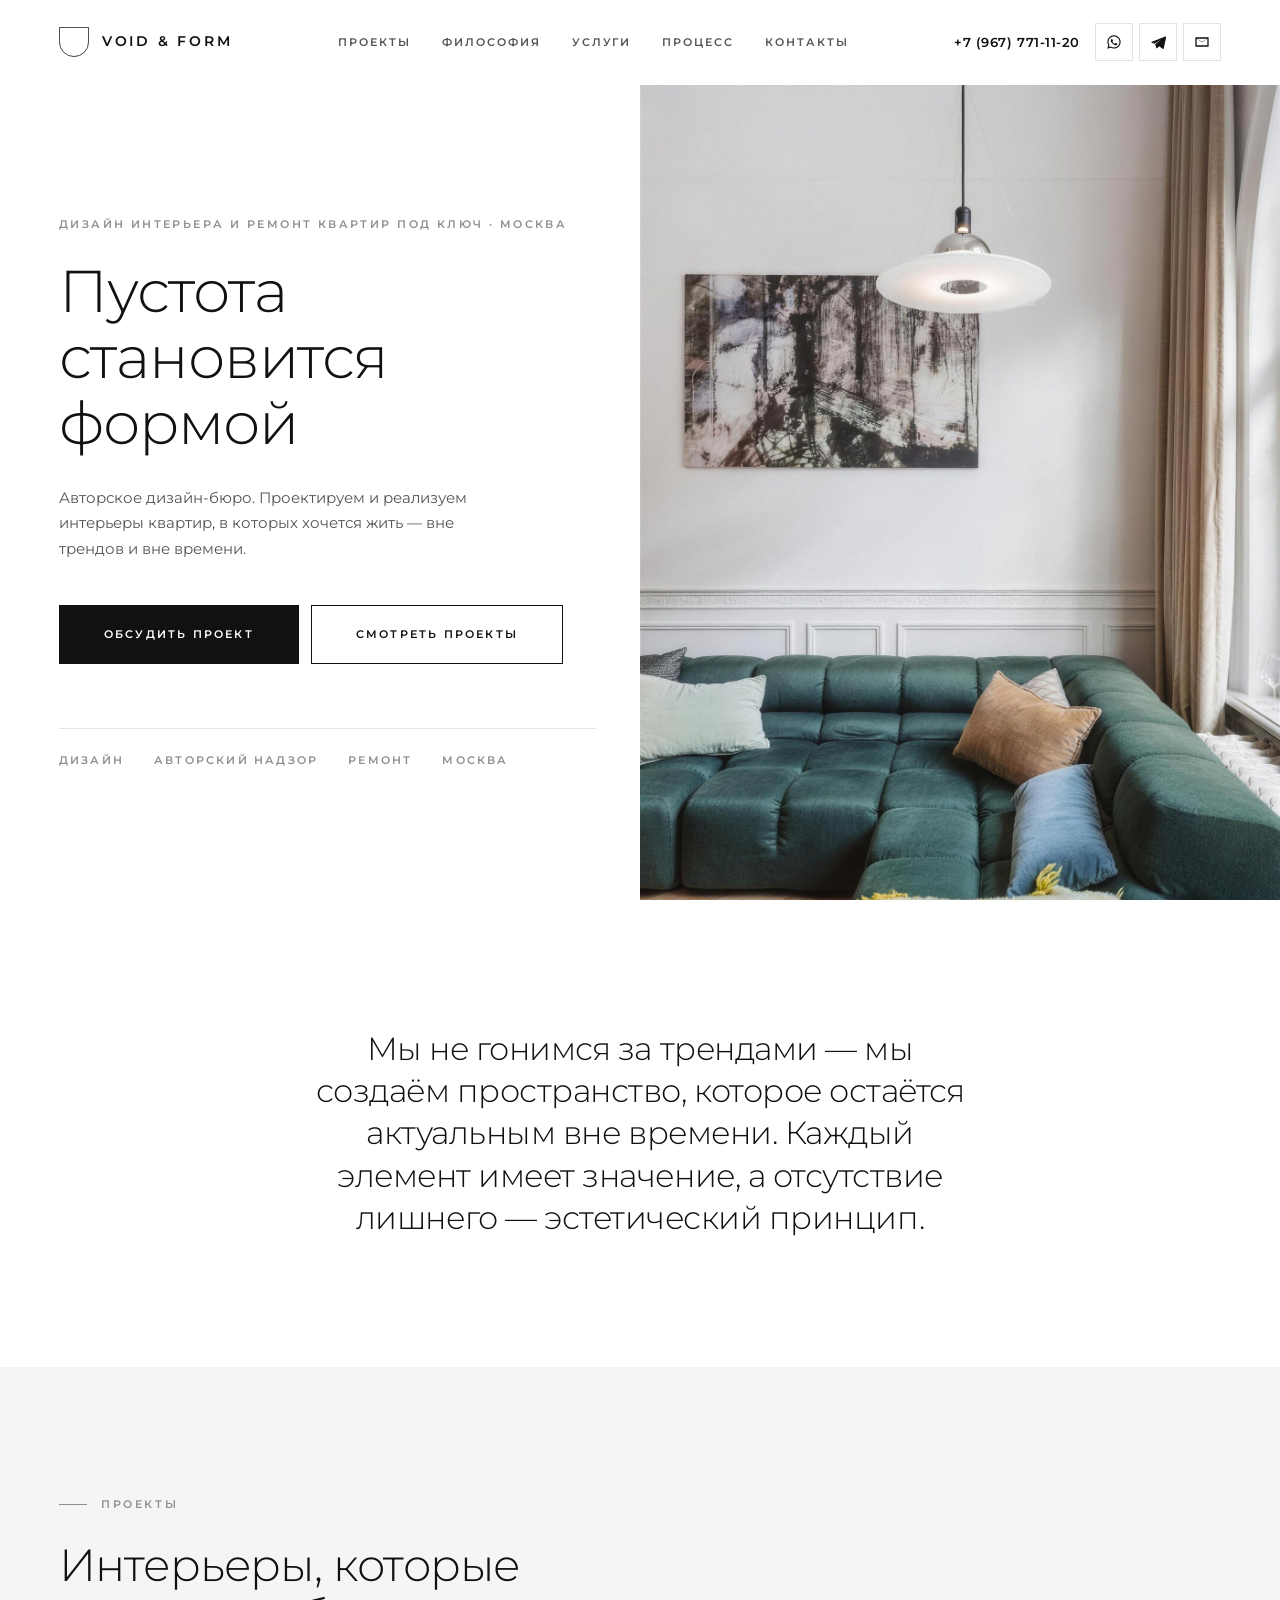
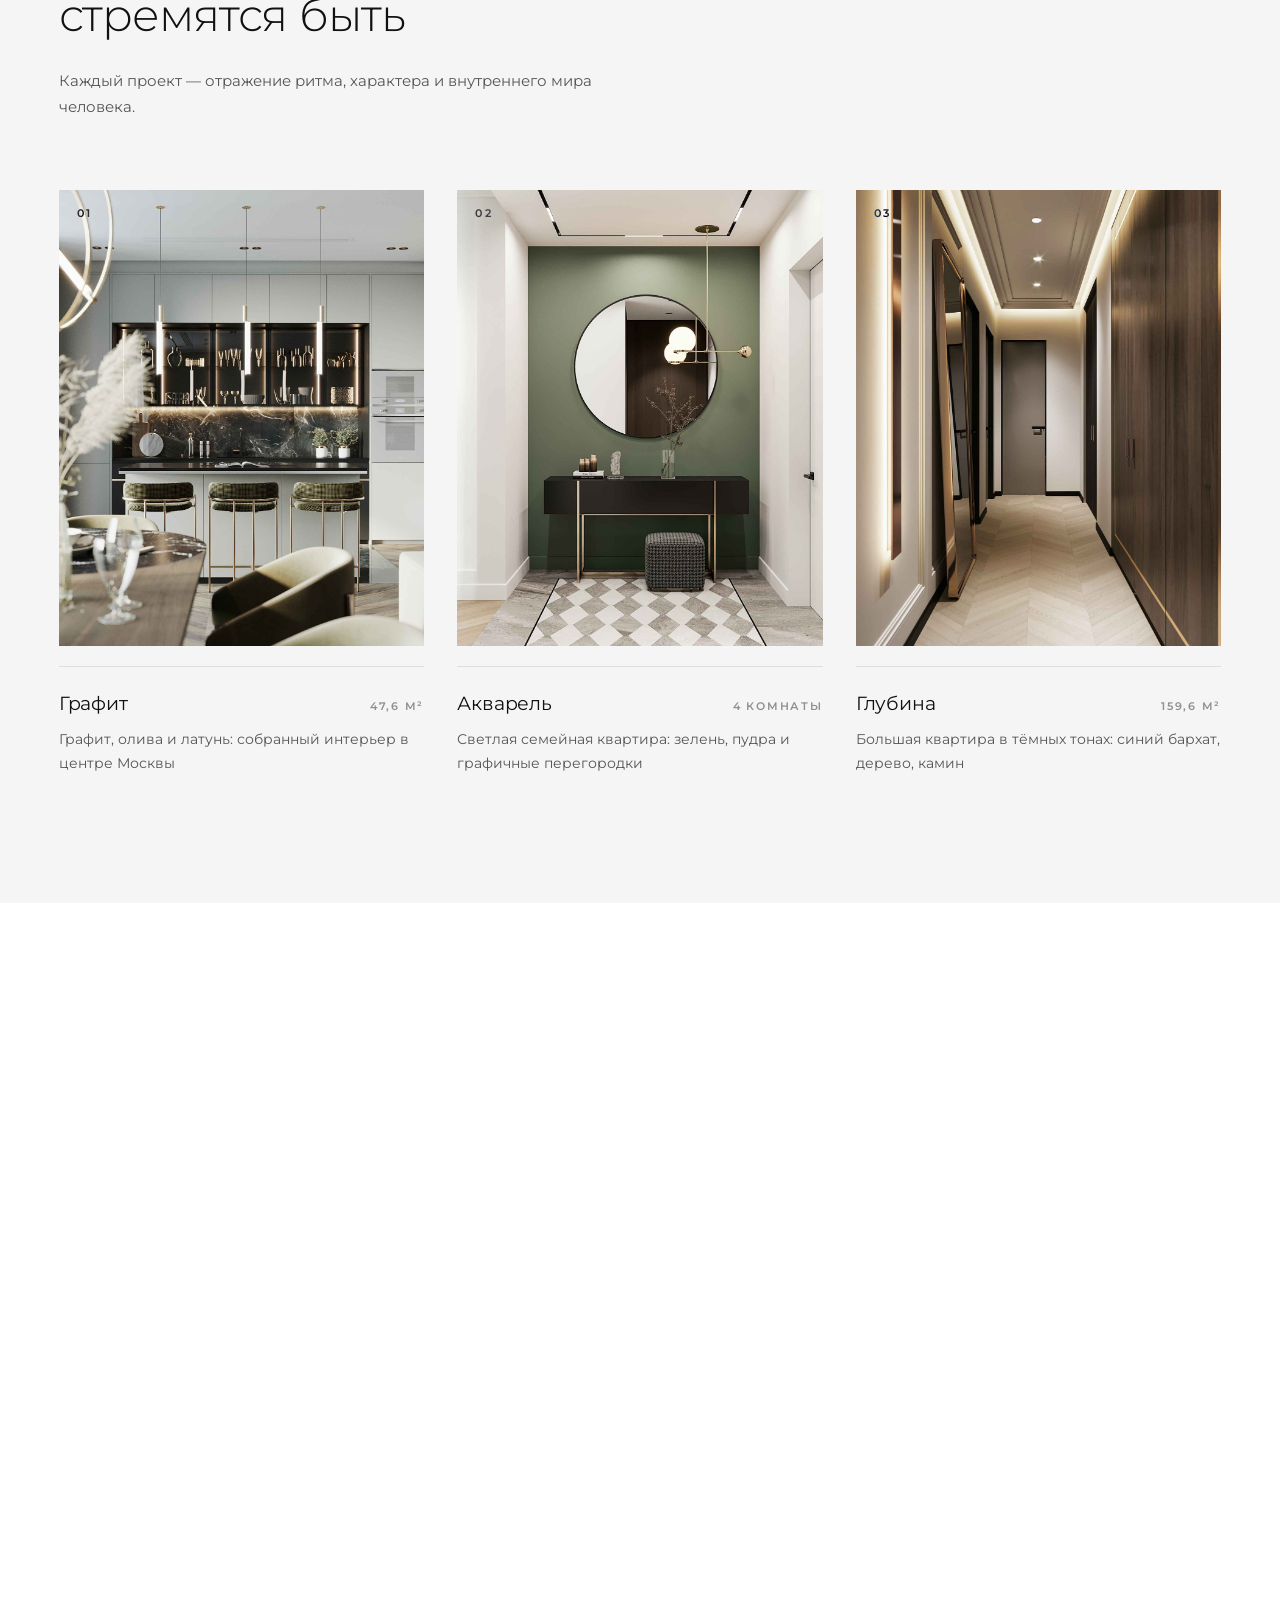
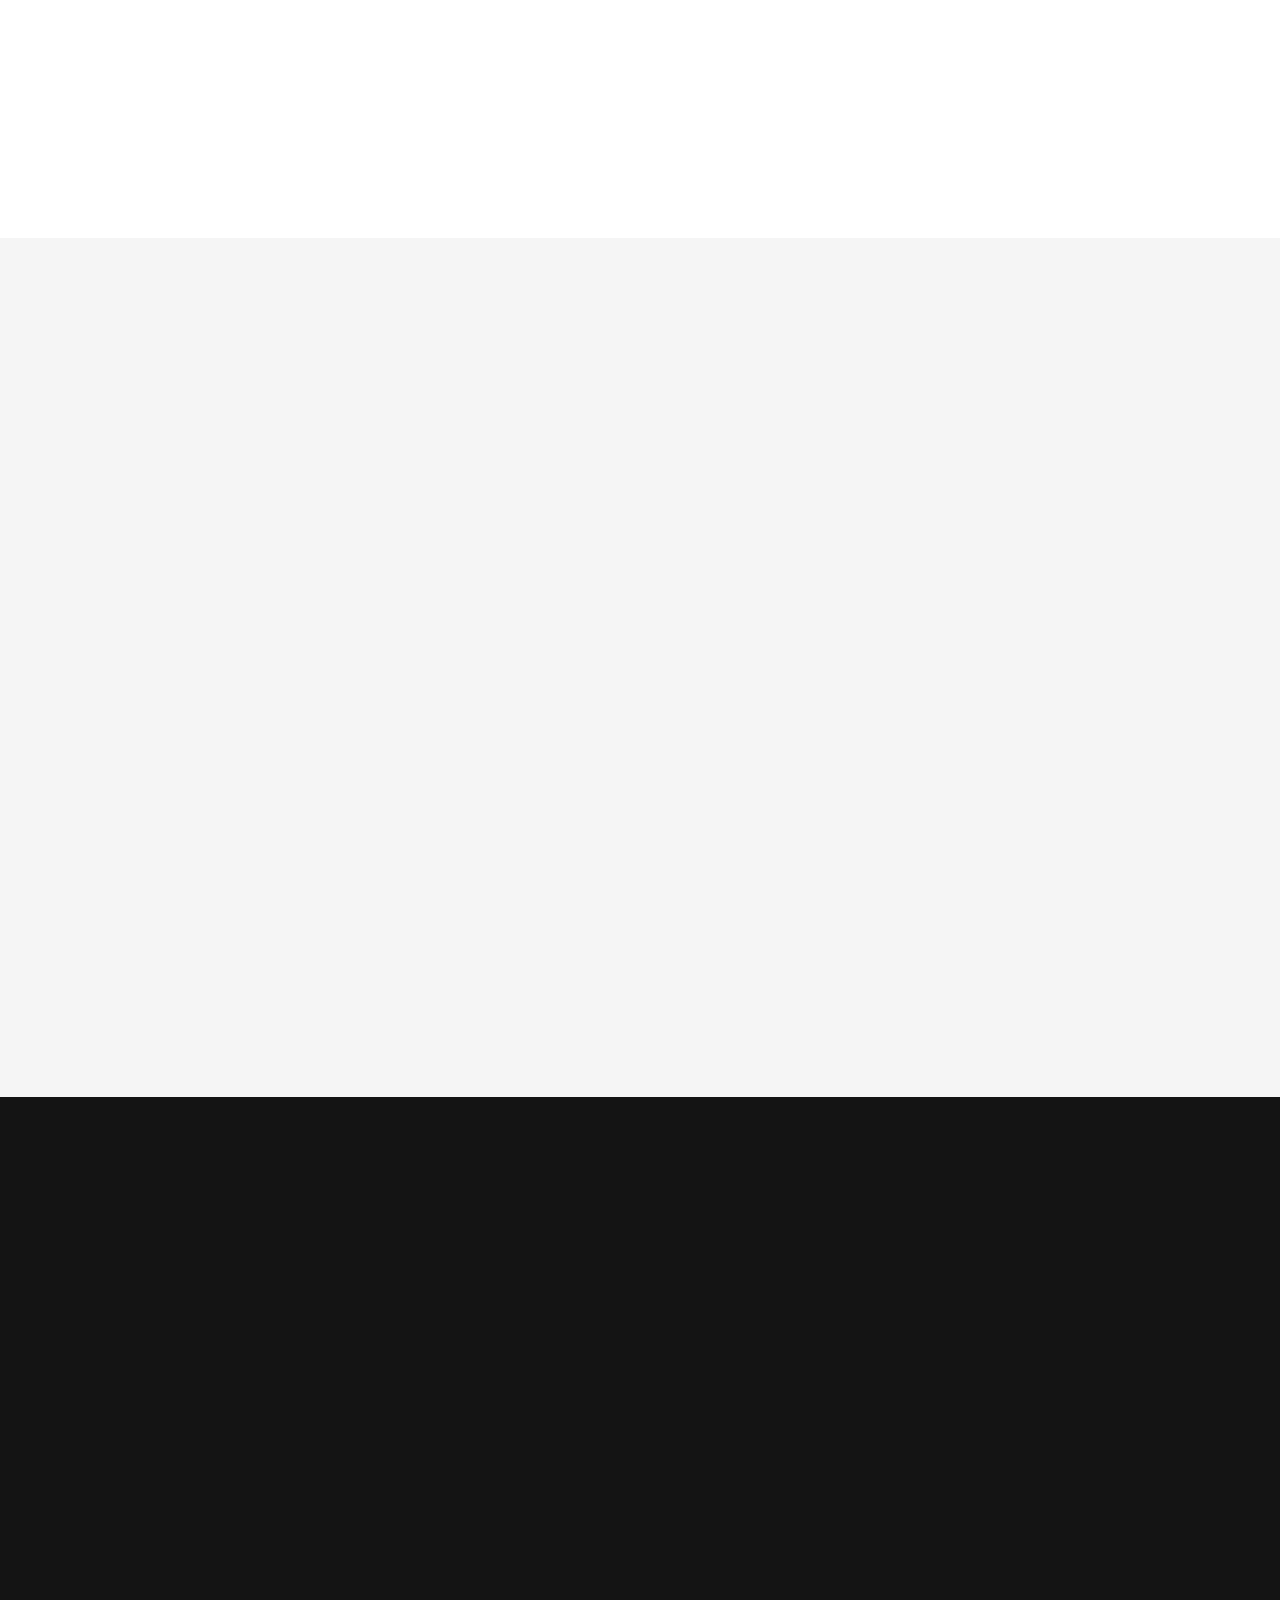
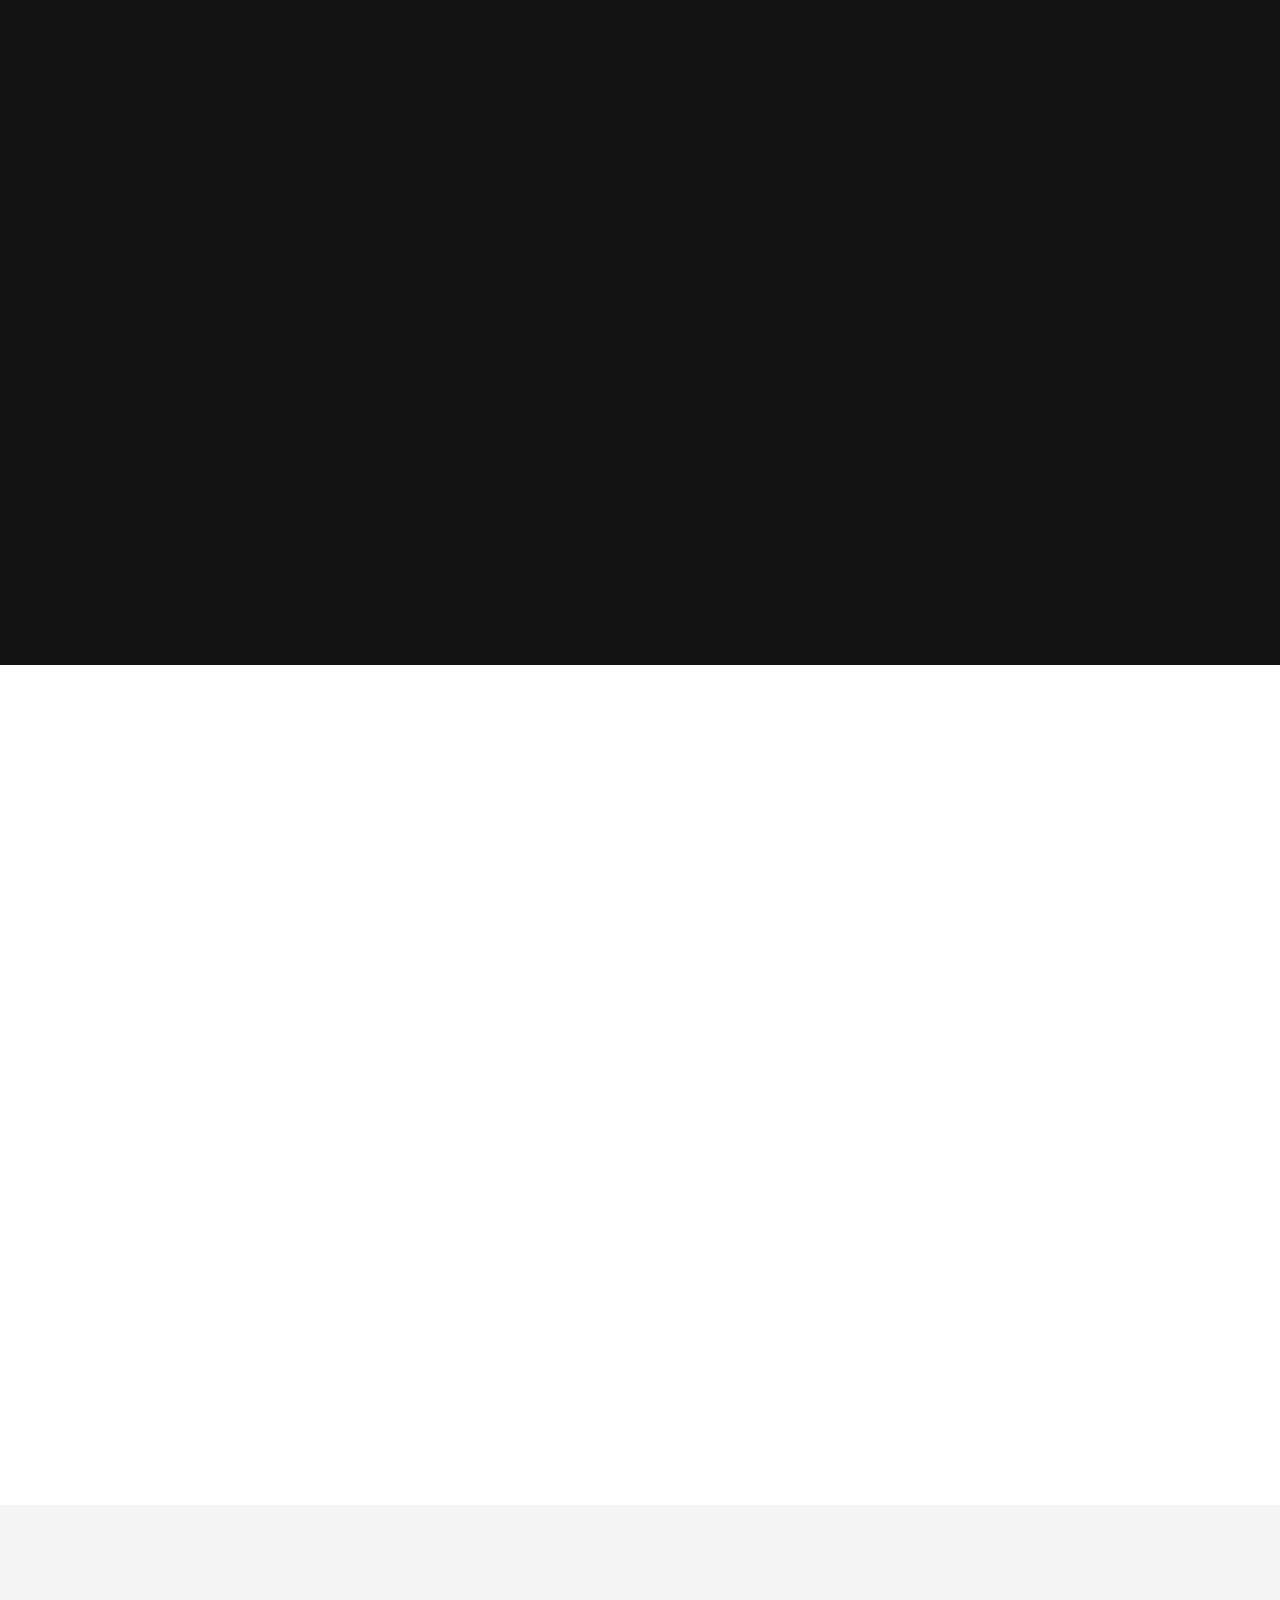
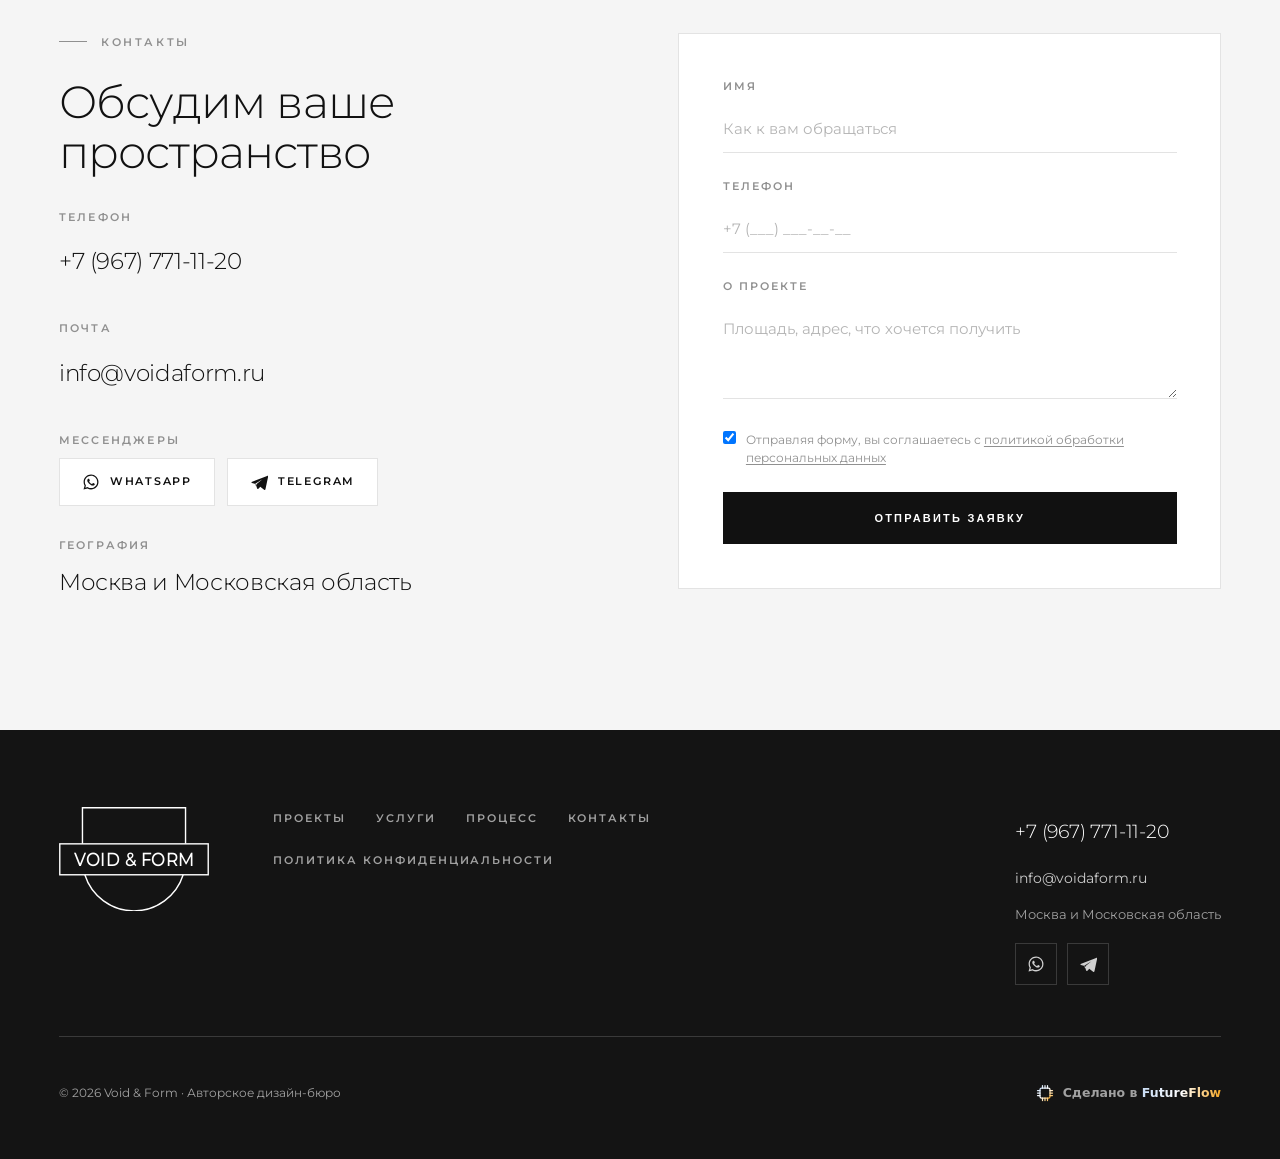
==== index.html @ 41caeca8 "Плавающая кнопка связи на смартфонах и модальная форма заявки Быстрая связь (только мобильные): - кн" ====
<!DOCTYPE html>
<html lang="ru">
<head>
  <meta charset="UTF-8">
  <meta name="viewport" content="width=device-width, initial-scale=1">
  <title>Дизайн интерьера и ремонт квартир под ключ в Москве — Void &amp; Form</title>
  <meta name="description" content="Авторское дизайн-бюро Void & Form: дизайн-проекты интерьеров, авторский надзор и дизайнерский ремонт квартир под ключ в Москве. Бесплатная консультация и смета.">
  <link rel="canonical" href="https://voidaform.ru/">
  <meta name="robots" content="index, follow">

  <meta property="og:type" content="website">
  <meta property="og:site_name" content="Void & Form">
  <meta property="og:locale" content="ru_RU">
  <meta property="og:title" content="Void & Form — авторское дизайн-бюро">
  <meta property="og:description" content="Дизайн интерьера и дизайнерский ремонт квартир под ключ. Пустота становится формой — форма обретает смысл.">
  <meta property="og:url" content="https://voidaform.ru/">
  <meta property="og:image" content="https://voidaform.ru/assets/img/hero.jpg">
  <meta name="twitter:card" content="summary_large_image">

  <link rel="icon" href="favicon.svg" type="image/svg+xml">

  <link rel="preload" href="assets/fonts/montserrat-cyrillic.woff2" as="font" type="font/woff2" crossorigin>
  <link rel="preload" href="assets/fonts/montserrat-latin.woff2" as="font" type="font/woff2" crossorigin>
  <link rel="stylesheet" href="css/style.css">
  <link rel="preload" as="image" href="assets/img/hero.jpg">

  <script type="application/ld+json">
  {
    "@context": "https://schema.org",
    "@type": "ProfessionalService",
    "@id": "https://voidaform.ru/#org",
    "name": "Void & Form",
    "alternateName": "Войд энд Форм — авторское дизайн-бюро",
    "description": "Авторское дизайн-бюро: дизайн-проекты интерьеров, авторский надзор, дизайнерский ремонт квартир под ключ.",
    "url": "https://voidaform.ru/",
    "telephone": "+79677711120",
    "email": "info@voidaform.ru",
    "image": "https://voidaform.ru/assets/img/hero.jpg",
    "priceRange": "₽₽₽",
    "address": { "@type": "PostalAddress", "addressLocality": "Москва", "addressCountry": "RU" },
    "areaServed": "Москва и Московская область",
    "openingHours": "Mo-Su 09:00-21:00",
    "contactPoint": {
      "@type": "ContactPoint",
      "contactType": "customer service",
      "telephone": "+79677711120",
      "email": "info@voidaform.ru",
      "availableLanguage": "Russian",
      "areaServed": "RU"
    },
    "hasOfferCatalog": {
      "@type": "OfferCatalog",
      "name": "Услуги дизайн-бюро Void & Form",
      "itemListElement": [
        {
          "@type": "Offer",
          "itemOffered": {
            "@type": "Service",
            "name": "Дизайн-проект интерьера",
            "serviceType": "Дизайн интерьера квартиры",
            "description": "Планировочные решения, визуализации, полный комплект рабочих чертежей и спецификаций для строителей. Срок — 1,5–2,5 месяца.",
            "areaServed": "Москва и Московская область",
            "provider": { "@id": "https://voidaform.ru/#org" }
          }
        },
        {
          "@type": "Offer",
          "itemOffered": {
            "@type": "Service",
            "name": "Авторский надзор",
            "serviceType": "Авторский надзор за ремонтом",
            "description": "Контроль соответствия работ проекту, ведение подрядчиков и приёмка ключевых этапов на всём периоде ремонта.",
            "areaServed": "Москва и Московская область",
            "provider": { "@id": "https://voidaform.ru/#org" }
          }
        },
        {
          "@type": "Offer",
          "itemOffered": {
            "@type": "Service",
            "name": "Ремонт квартиры под ключ",
            "serviceType": "Дизайнерский ремонт квартир под ключ",
            "description": "Ремонт силами проверенных бригад: смета без сюрпризов, сроки в договоре. Срок — от 4 месяцев.",
            "areaServed": "Москва и Московская область",
            "provider": { "@id": "https://voidaform.ru/#org" }
          }
        },
        {
          "@type": "Offer",
          "itemOffered": {
            "@type": "Service",
            "name": "Комплектация объекта",
            "serviceType": "Комплектация интерьера мебелью и светом",
            "description": "Подбор и закупка мебели, света и декора по проекту с дизайнерскими скидками и логистикой. Срок — 3–6 недель.",
            "areaServed": "Москва и Московская область",
            "provider": { "@id": "https://voidaform.ru/#org" }
          }
        }
      ]
    }
  }
  </script>
  <script type="application/ld+json">
  {
    "@context": "https://schema.org",
    "@type": "WebSite",
    "name": "Void & Form",
    "url": "https://voidaform.ru/"
  }
  </script>
  <script type="application/ld+json">
  {
    "@context": "https://schema.org",
    "@type": "FAQPage",
    "mainEntity": [
      {
        "@type": "Question",
        "name": "Сколько стоит дизайн-проект интерьера?",
        "acceptedAnswer": { "@type": "Answer", "text": "Стоимость рассчитывается индивидуально — она зависит от площади, состава проекта и объёма работ. Уточните по телефону +7 (967) 771-11-20: короткая консультация и предварительная смета — бесплатно." }
      },
      {
        "@type": "Question",
        "name": "Сколько длится дизайнерский ремонт квартиры под ключ?",
        "acceptedAnswer": { "@type": "Answer", "text": "Дизайн-проект занимает 1,5–2,5 месяца, ремонт с чистовой отделкой — от 4 до 8 месяцев в зависимости от площади и сложности. Сроки фиксируем в договоре." }
      },
      {
        "@type": "Question",
        "name": "Работаете ли вы с квартирами без отделки в новостройках?",
        "acceptedAnswer": { "@type": "Answer", "text": "Да. Квартира без отделки — идеальная отправная точка: мы проектируем инженерию, свет и планировку с нуля, без компромиссов и переделок." }
      },
      {
        "@type": "Question",
        "name": "Что входит в авторский надзор?",
        "acceptedAnswer": { "@type": "Answer", "text": "Регулярные выезды на объект, контроль соответствия работ проекту, консультации подрядчиков, корректировка решений по месту и приёмка ключевых этапов." }
      },
      {
        "@type": "Question",
        "name": "Можно ли заказать только ремонт по готовому дизайн-проекту?",
        "acceptedAnswer": { "@type": "Answer", "text": "Да, мы реализуем и проекты других студий. Перед стартом проводим аудит документации, чтобы гарантировать результат и точную смету." }
      }
    ]
  }
  </script>
</head>
<body>

  <header class="header" id="header">
    <div class="container header__in">
      <a class="logo" href="./" aria-label="Void &amp; Form — на главную">
        <svg class="logo__mark" viewBox="-3 -3 206 206" aria-hidden="true">
          <path d="M0 100V0h200v100a100 100 0 0 1-200 0Z" fill="none" stroke="currentColor" stroke-width="5.4"/>
        </svg>
        <span class="logo__text">Void &amp; Form</span>
      </a>
      <nav class="nav" id="nav" aria-label="Основная навигация">
        <a href="#projects">Проекты</a>
        <a href="#about">Философия</a>
        <a href="#services">Услуги</a>
        <a href="#process">Процесс</a>
        <a href="#contacts">Контакты</a>
        <div class="nav__contacts">
          <a class="nav__phone" href="tel:+79677711120">+7 (967) 771-11-20</a>
          <div class="nav__messengers">
          <a href="https://wa.me/79677711120" rel="noopener" target="_blank" aria-label="Написать в WhatsApp"><svg viewBox="0 0 24 24" aria-hidden="true"><path d="M12.04 2C6.58 2 2.13 6.45 2.13 11.91c0 1.75.46 3.45 1.32 4.95L2 22l5.25-1.38a9.9 9.9 0 0 0 4.79 1.22h.01c5.46 0 9.91-4.45 9.91-9.91 0-2.65-1.03-5.14-2.9-7.01A9.82 9.82 0 0 0 12.04 2Zm0 18.15h-.01a8.2 8.2 0 0 1-4.19-1.15l-.3-.18-3.12.82.83-3.04-.2-.31a8.19 8.19 0 0 1-1.26-4.38c0-4.54 3.7-8.24 8.25-8.24 2.2 0 4.27.86 5.83 2.42a8.19 8.19 0 0 1 2.41 5.83c0 4.54-3.69 8.23-8.24 8.23Z"/><path d="M16.56 14.24c-.25-.13-1.47-.72-1.69-.81-.23-.08-.39-.12-.56.13-.16.24-.64.8-.78.97-.14.16-.29.19-.53.06-.25-.12-1.05-.38-1.99-1.23-.74-.65-1.23-1.46-1.38-1.71-.14-.24-.01-.38.11-.5.11-.11.25-.29.37-.44.13-.14.17-.24.25-.41.09-.16.04-.3-.02-.43-.06-.12-.56-1.34-.76-1.84-.2-.48-.4-.42-.56-.42-.14-.01-.3-.01-.47-.01-.16 0-.43.06-.65.3-.23.25-.86.84-.86 2.05s.88 2.38 1 2.54c.13.17 1.74 2.65 4.21 3.72.59.25 1.05.4 1.4.52.59.19 1.13.16 1.55.1.47-.07 1.46-.6 1.67-1.18.2-.58.2-1.07.14-1.18-.06-.1-.22-.16-.47-.29Z"/></svg></a>
          <a href="https://t.me/+79677711120" rel="noopener" target="_blank" aria-label="Написать в Telegram"><svg viewBox="0 0 24 24" aria-hidden="true"><path d="M21.94 4.3 2.9 11.64c-1.3.52-1.29 1.26-.24 1.58l4.89 1.52 1.87 5.75c.23.63.11.88.77.88.51 0 .73-.23 1.02-.51l2.47-2.4 5.14 3.8c.94.52 1.62.25 1.86-.87l3.37-15.88c.34-1.37-.53-1.99-1.42-1.58Zm-13.1 10.5-.02.03-.86 2.65-.98-3.03 9.6-6.02-7.74 6.37Z"/></svg></a>
          <button class="messenger-btn" type="button" data-modal-open aria-label="Оставить заявку — форма обратной связи" title="Оставить заявку"><svg viewBox="0 0 24 24" aria-hidden="true"><path d="M3 5h18a1 1 0 0 1 1 1v12a1 1 0 0 1-1 1H3a1 1 0 0 1-1-1V6a1 1 0 0 1 1-1Zm1 2.2V17h16V7.2l-8 5.1-8-5.1ZM19.6 7H4.4l7.6 4.8L19.6 7Z"/></svg></button>
        </div>
        </div>
      </nav>
      <div class="header__contacts">
        <a class="header__phone" href="tel:+79677711120">+7 (967) 771-11-20</a>
        <div class="header__messengers">
          <a href="https://wa.me/79677711120" rel="noopener" target="_blank" aria-label="Написать в WhatsApp"><svg viewBox="0 0 24 24" aria-hidden="true"><path d="M12.04 2C6.58 2 2.13 6.45 2.13 11.91c0 1.75.46 3.45 1.32 4.95L2 22l5.25-1.38a9.9 9.9 0 0 0 4.79 1.22h.01c5.46 0 9.91-4.45 9.91-9.91 0-2.65-1.03-5.14-2.9-7.01A9.82 9.82 0 0 0 12.04 2Zm0 18.15h-.01a8.2 8.2 0 0 1-4.19-1.15l-.3-.18-3.12.82.83-3.04-.2-.31a8.19 8.19 0 0 1-1.26-4.38c0-4.54 3.7-8.24 8.25-8.24 2.2 0 4.27.86 5.83 2.42a8.19 8.19 0 0 1 2.41 5.83c0 4.54-3.69 8.23-8.24 8.23Z"/><path d="M16.56 14.24c-.25-.13-1.47-.72-1.69-.81-.23-.08-.39-.12-.56.13-.16.24-.64.8-.78.97-.14.16-.29.19-.53.06-.25-.12-1.05-.38-1.99-1.23-.74-.65-1.23-1.46-1.38-1.71-.14-.24-.01-.38.11-.5.11-.11.25-.29.37-.44.13-.14.17-.24.25-.41.09-.16.04-.3-.02-.43-.06-.12-.56-1.34-.76-1.84-.2-.48-.4-.42-.56-.42-.14-.01-.3-.01-.47-.01-.16 0-.43.06-.65.3-.23.25-.86.84-.86 2.05s.88 2.38 1 2.54c.13.17 1.74 2.65 4.21 3.72.59.25 1.05.4 1.4.52.59.19 1.13.16 1.55.1.47-.07 1.46-.6 1.67-1.18.2-.58.2-1.07.14-1.18-.06-.1-.22-.16-.47-.29Z"/></svg></a>
          <a href="https://t.me/+79677711120" rel="noopener" target="_blank" aria-label="Написать в Telegram"><svg viewBox="0 0 24 24" aria-hidden="true"><path d="M21.94 4.3 2.9 11.64c-1.3.52-1.29 1.26-.24 1.58l4.89 1.52 1.87 5.75c.23.63.11.88.77.88.51 0 .73-.23 1.02-.51l2.47-2.4 5.14 3.8c.94.52 1.62.25 1.86-.87l3.37-15.88c.34-1.37-.53-1.99-1.42-1.58Zm-13.1 10.5-.02.03-.86 2.65-.98-3.03 9.6-6.02-7.74 6.37Z"/></svg></a>
          <button class="messenger-btn" type="button" data-modal-open aria-label="Оставить заявку — форма обратной связи" title="Оставить заявку"><svg viewBox="0 0 24 24" aria-hidden="true"><path d="M3 5h18a1 1 0 0 1 1 1v12a1 1 0 0 1-1 1H3a1 1 0 0 1-1-1V6a1 1 0 0 1 1-1Zm1 2.2V17h16V7.2l-8 5.1-8-5.1ZM19.6 7H4.4l7.6 4.8L19.6 7Z"/></svg></button>
        </div>
      </div>
      <button class="burger" id="burger" aria-label="Открыть меню" aria-expanded="false">
        <span></span><span></span><span></span>
      </button>
    </div>
  </header>

  <main>

    <section class="hero">
      <div class="hero__text">
        <span class="hero__eyebrow">Дизайн интерьера и ремонт квартир под ключ · Москва</span>
        <h1 class="hero__title">Пустота становится формой</h1>
        <p class="hero__sub">Авторское дизайн-бюро. Проектируем и реализуем интерьеры квартир, в которых хочется жить — вне трендов и вне времени.</p>
        <div class="hero__cta">
          <a class="btn" href="#contacts">Обсудить проект</a>
          <a class="btn btn--ghost" href="#projects">Смотреть проекты</a>
        </div>
        <div class="hero__meta">
          <span>Дизайн</span>
          <span>Авторский надзор</span>
          <span>Ремонт</span>
          <span>Москва</span>
        </div>
      </div>
      <div class="hero__media">
        <img src="assets/img/hero.jpg" alt="Интерьер гостиной с зелёным диваном и лепным декором — работа дизайн-бюро Void & Form" fetchpriority="high" width="1400" height="2095">
      </div>
    </section>

    <section class="manifest reveal">
      <div class="container">
        <p class="manifest__quote">Мы не гонимся за трендами — мы создаём пространство, которое остаётся актуальным вне времени. Каждый элемент имеет значение, а отсутствие лишнего — эстетический принцип.</p>
      </div>
    </section>

    <section class="section section--soft" id="projects">
      <div class="container">
        <div class="section__head reveal">
          <div>
            <span class="section-label">Проекты</span>
            <h2 class="section-title">Интерьеры, которые стремятся быть</h2>
          </div>
          <p class="lead">Каждый проект — отражение ритма, характера и внутреннего мира человека.</p>
        </div>
        <div class="projects-grid">
          <a class="project-card reveal" href="projects/grafit.html">
            <div class="project-card__media">
              <span class="project-card__num">01</span>
              <img src="assets/img/grafit-cover.jpg" alt="Кухня с латунными деталями и барными стульями в оливковом бархате — дизайн-проект квартиры 47,6 м², ЖК RedSide" loading="lazy" width="1200" height="1600">
            </div>
            <div class="project-card__body">
              <span class="project-card__name">Графит</span>
              <span class="project-card__area">47,6 м²</span>
            </div>
            <p class="project-card__desc">Графит, олива и латунь: собранный интерьер в центре Москвы</p>
          </a>
          <a class="project-card reveal" href="projects/akvarel.html">
            <div class="project-card__media">
              <span class="project-card__num">02</span>
              <img src="assets/img/akvarel-cover.jpg" alt="Прихожая с круглым зеркалом и зелёной акцентной стеной — дизайн-проект четырёхкомнатной квартиры, ЖК RedSide" loading="lazy" width="1200" height="1600">
            </div>
            <div class="project-card__body">
              <span class="project-card__name">Акварель</span>
              <span class="project-card__area">4 комнаты</span>
            </div>
            <p class="project-card__desc">Светлая семейная квартира: зелень, пудра и графичные перегородки</p>
          </a>
          <a class="project-card reveal" href="projects/glubina.html">
            <div class="project-card__media">
              <span class="project-card__num">03</span>
              <img src="assets/img/glubina-cover.jpg" alt="Коридор с книжными стеллажами и линейной подсветкой — дизайн-проект квартиры 159,6 м², ЖК RedSide" loading="lazy" width="1200" height="1600">
            </div>
            <div class="project-card__body">
              <span class="project-card__name">Глубина</span>
              <span class="project-card__area">159,6 м²</span>
            </div>
            <p class="project-card__desc">Большая квартира в тёмных тонах: синий бархат, дерево, камин</p>
          </a>
        </div>
      </div>
    </section>

    <section class="section" id="about">
      <div class="container about">
        <div class="about__media reveal">
          <img src="assets/img/grafit-6.jpg" alt="Гардеробная со стеклянными фасадами и подсветкой — деталь интерьера Void & Form" loading="lazy" width="1200" height="1600">
        </div>
        <div class="about__text reveal">
          <span class="section-label">Философия</span>
          <h2 class="section-title">Тишина формы и гармония, в которой хочется жить</h2>
          <p>Мы верим, что идеальное пространство рождается там, где пустота становится формой, а форма обретает смысл.</p>
          <p>Void &amp; Form разрабатывает интерьеры, где каждый элемент имеет значение. Наши интерьеры не стремятся впечатлить — они стремятся быть.</p>
          <div class="stats">
            <div class="stat">
              <div class="stat__num">9</div>
              <div class="stat__label">лет практики</div>
            </div>
            <div class="stat">
              <div class="stat__num">64</div>
              <div class="stat__label">проекта</div>
            </div>
            <div class="stat">
              <div class="stat__num">8 400</div>
              <div class="stat__label">м² интерьеров</div>
            </div>
          </div>
        </div>
      </div>
    </section>

    <section class="section section--soft" id="services">
      <div class="container">
        <div class="section__head reveal">
          <div>
            <span class="section-label">Услуги</span>
            <h2 class="section-title">От идеи — до ключей</h2>
          </div>
          <p class="lead">Полный цикл: продумываем, проектируем, строим и комплектуем. Один договор, одна ответственность.</p>
        </div>
        <div class="services-grid reveal">
          <article class="service">
            <span class="service__num">01</span>
            <h3>Дизайн-проект</h3>
            <p>Планировочные решения, визуализации, полный комплект рабочих чертежей и спецификаций для строителей.</p>
            <dl class="service__meta">
              <dt>Срок</dt><dd>1,5–2,5 месяца</dd>
            </dl>
          </article>
          <article class="service">
            <span class="service__num">02</span>
            <h3>Авторский надзор</h3>
            <p>Контролируем соответствие работ проекту, ведём подрядчиков и принимаем ключевые этапы за вас.</p>
            <dl class="service__meta">
              <dt>Срок</dt><dd>Весь период ремонта</dd>
            </dl>
          </article>
          <article class="service">
            <span class="service__num">03</span>
            <h3>Ремонт под ключ</h3>
            <p>Дизайнерский ремонт квартир силами проверенных бригад: смета без сюрпризов, сроки в договоре.</p>
            <dl class="service__meta">
              <dt>Срок</dt><dd>От 4 месяцев</dd>
            </dl>
          </article>
          <article class="service">
            <span class="service__num">04</span>
            <h3>Комплектация</h3>
            <p>Подбор и закупка мебели, света и декора по проекту — с дизайнерскими скидками и логистикой.</p>
            <dl class="service__meta">
              <dt>Срок</dt><dd>3–6 недель</dd>
            </dl>
          </article>
        </div>
        <div class="services-note reveal">
          <div class="services-note__text">
            <span class="section-label">Стоимость</span>
            <p>Рассчитываем индивидуально: она зависит от площади, состава проекта и объёма работ. Консультация и предварительная смета — бесплатно.</p>
          </div>
          <a class="btn" href="tel:+79677711120">Узнать стоимость</a>
        </div>
      </div>
    </section>

    <section class="section section--dark" id="process">
      <div class="container">
        <div class="section__head reveal">
          <div>
            <span class="section-label">Процесс</span>
            <h2 class="section-title">Пять шагов к вашему пространству</h2>
          </div>
        </div>
        <div class="process">
          <div class="process__row reveal">
            <span class="process__num">01</span>
            <span class="process__name">Знакомство</span>
            <p class="process__text">Встречаемся на объекте или онлайн. Слушаем, как вы живёте, — и формулируем задачу. Бриф и предварительная смета — бесплатно.</p>
          </div>
          <div class="process__row reveal">
            <span class="process__num">02</span>
            <span class="process__name">Концепция</span>
            <p class="process__text">Планировка, сценарии жизни, настроение будущего интерьера. Утверждаем направление до начала детальной работы.</p>
          </div>
          <div class="process__row reveal">
            <span class="process__num">03</span>
            <span class="process__name">Дизайн-проект</span>
            <p class="process__text">Визуализации, рабочие чертежи, инженерия, спецификации материалов и мебели — документ, по которому строят без вопросов.</p>
          </div>
          <div class="process__row reveal">
            <span class="process__num">04</span>
            <span class="process__name">Реализация</span>
            <p class="process__text">Ремонт силами проверенных бригад под нашим авторским надзором. Еженедельные отчёты и контроль каждого этапа.</p>
          </div>
          <div class="process__row reveal">
            <span class="process__num">05</span>
            <span class="process__name">Ключи</span>
            <p class="process__text">Комплектация, клининг, финальная стилизация. Вы входите в готовое пространство — остаётся просто жить.</p>
          </div>
        </div>
      </div>
    </section>

    <section class="section" id="faq">
      <div class="container">
        <div class="section__head reveal">
          <div>
            <span class="section-label">Вопросы</span>
            <h2 class="section-title">Коротко о важном</h2>
          </div>
        </div>
        <div class="faq reveal">
          <details>
            <summary>Сколько стоит дизайн-проект интерьера?</summary>
            <p class="faq__a">Стоимость рассчитывается индивидуально — она зависит от площади, состава проекта и объёма работ. Уточните по телефону <a href="tel:+79677711120">+7&nbsp;(967)&nbsp;771-11-20</a>: короткая консультация и предварительная смета — бесплатно.</p>
          </details>
          <details>
            <summary>Сколько длится ремонт квартиры под ключ?</summary>
            <p class="faq__a">Дизайн-проект занимает 1,5–2,5 месяца, ремонт с чистовой отделкой — от 4 до 8 месяцев в зависимости от площади и сложности. Сроки фиксируем в договоре.</p>
          </details>
          <details>
            <summary>Работаете ли вы с новостройками без отделки?</summary>
            <p class="faq__a">Да. Квартира без отделки — идеальная отправная точка: проектируем инженерию, свет и планировку с нуля, без компромиссов и переделок.</p>
          </details>
          <details>
            <summary>Что входит в авторский надзор?</summary>
            <p class="faq__a">Регулярные выезды на объект, контроль соответствия работ проекту, консультации подрядчиков, корректировка решений по месту и приёмка ключевых этапов.</p>
          </details>
          <details>
            <summary>Можно ли заказать только ремонт по готовому проекту?</summary>
            <p class="faq__a">Да, мы реализуем и проекты других студий. Перед стартом проводим аудит документации, чтобы гарантировать результат и точную смету.</p>
          </details>
        </div>
      </div>
    </section>

    <section class="section section--soft" id="contacts">
      <div class="container contact">
        <div class="contact__info reveal">
          <div>
            <span class="section-label">Контакты</span>
            <h2 class="section-title">Обсудим ваше пространство</h2>
          </div>
          <div class="contact__row">
            <div class="contact__label">Телефон</div>
            <a href="tel:+79677711120">+7 (967) 771-11-20</a>
          </div>
          <div class="contact__row">
            <div class="contact__label">Почта</div>
            <a href="mailto:info@voidaform.ru">info@voidaform.ru</a>
          </div>
          <div class="contact__row">
            <div class="contact__label">Мессенджеры</div>
            <div class="messengers">
              <a class="messenger" href="https://wa.me/79677711120" rel="noopener" target="_blank" aria-label="Написать в WhatsApp на +7 967 771-11-20">
                <svg viewBox="0 0 24 24" aria-hidden="true" focusable="false">
                  <path d="M12.04 2C6.58 2 2.13 6.45 2.13 11.91c0 1.75.46 3.45 1.32 4.95L2 22l5.25-1.38a9.9 9.9 0 0 0 4.79 1.22h.01c5.46 0 9.91-4.45 9.91-9.91 0-2.65-1.03-5.14-2.9-7.01A9.82 9.82 0 0 0 12.04 2Zm0 18.15h-.01a8.2 8.2 0 0 1-4.19-1.15l-.3-.18-3.12.82.83-3.04-.2-.31a8.19 8.19 0 0 1-1.26-4.38c0-4.54 3.7-8.24 8.25-8.24 2.2 0 4.27.86 5.83 2.42a8.19 8.19 0 0 1 2.41 5.83c0 4.54-3.69 8.23-8.24 8.23Z"/>
                  <path d="M16.56 14.24c-.25-.13-1.47-.72-1.69-.81-.23-.08-.39-.12-.56.13-.16.24-.64.8-.78.97-.14.16-.29.19-.53.06-.25-.12-1.05-.38-1.99-1.23-.74-.65-1.23-1.46-1.38-1.71-.14-.24-.01-.38.11-.5.11-.11.25-.29.37-.44.13-.14.17-.24.25-.41.09-.16.04-.3-.02-.43-.06-.12-.56-1.34-.76-1.84-.2-.48-.4-.42-.56-.42-.14-.01-.3-.01-.47-.01-.16 0-.43.06-.65.3-.23.25-.86.84-.86 2.05s.88 2.38 1 2.54c.13.17 1.74 2.65 4.21 3.72.59.25 1.05.4 1.4.52.59.19 1.13.16 1.55.1.47-.07 1.46-.6 1.67-1.18.2-.58.2-1.07.14-1.18-.06-.1-.22-.16-.47-.29Z"/>
                </svg>
                <span>WhatsApp</span>
              </a>
              <a class="messenger" href="https://t.me/+79677711120" rel="noopener" target="_blank" aria-label="Написать в Telegram на +7 967 771-11-20">
                <svg viewBox="0 0 24 24" aria-hidden="true" focusable="false">
                  <path d="M21.94 4.3 2.9 11.64c-1.3.52-1.29 1.26-.24 1.58l4.89 1.52 1.87 5.75c.23.63.11.88.77.88.51 0 .73-.23 1.02-.51l2.47-2.4 5.14 3.8c.94.52 1.62.25 1.86-.87l3.37-15.88c.34-1.37-.53-1.99-1.42-1.58Zm-13.1 10.5-.02.03-.86 2.65-.98-3.03 9.6-6.02-7.74 6.37Z"/>
                </svg>
                <span>Telegram</span>
              </a>
            </div>
          </div>
          <div class="contact__row">
            <div class="contact__label">География</div>
            <p>Москва и Московская область</p>
          </div>
        </div>
        <form class="form reveal" id="lead-form" novalidate>
          <div class="form__field">
            <label for="f-name">Имя</label>
            <input id="f-name" name="name" type="text" autocomplete="name" required placeholder="Как к вам обращаться">
          </div>
          <div class="form__field">
            <label for="f-phone">Телефон</label>
            <input id="f-phone" name="phone" type="tel" autocomplete="tel" required placeholder="+7 (___) ___-__-__">
          </div>
          <div class="form__field">
            <label for="f-msg">О проекте</label>
            <textarea id="f-msg" name="message" rows="3" placeholder="Площадь, адрес, что хочется получить"></textarea>
          </div>
          <label class="form__consent">
            <input type="checkbox" required checked>
            <span>Отправляя форму, вы соглашаетесь с <a href="privacy.html">политикой обработки персональных данных</a></span>
          </label>
          <button class="btn" type="submit">Отправить заявку</button>
          <p class="form__done">Спасибо! Мы свяжемся с вами в ближайшее время. Быстрее всего — по телефону <a href="tel:+79677711120">+7 (967) 771-11-20</a> или на почту <a href="mailto:info@voidaform.ru">info@voidaform.ru</a>.</p>
        </form>
      </div>
    </section>

  </main>

  <footer class="footer">
    <div class="container">
      <div class="footer__top">
        <a class="footer__logo" href="./" aria-label="Void &amp; Form — на главную">
          <svg viewBox="-1.5 -1.5 291 203" aria-hidden="true">
            <g fill="none" stroke="currentColor" stroke-width="2.7">
              <path d="M44 70V0h200v70"/>
              <path d="M48.606 130A100 100 0 0 0 239.394 130"/>
              <rect x="0" y="70" width="288" height="60"/>
            </g>
            <text x="144" y="112.8" text-anchor="middle" textLength="234.7" lengthAdjust="spacingAndGlyphs"
                  font-family="Montserrat, Helvetica, Arial, sans-serif" font-size="36.6" font-weight="500" fill="currentColor">VOID &amp; FORM</text>
          </svg>
        </a>
        <nav class="footer__nav" aria-label="Навигация в подвале">
          <a href="#projects">Проекты</a>
          <a href="#services">Услуги</a>
          <a href="#process">Процесс</a>
          <a href="#contacts">Контакты</a>
          <a href="privacy.html">Политика конфиденциальности</a>
        </nav>
        <div class="footer__contact">
          <a class="footer__phone" href="tel:+79677711120">+7 (967) 771-11-20</a>
          <a class="footer__mail" href="mailto:info@voidaform.ru">info@voidaform.ru</a>
          <span>Москва и Московская область</span>
          <div class="footer__messengers">
            <a href="https://wa.me/79677711120" rel="noopener" target="_blank" aria-label="Написать в WhatsApp"><svg viewBox="0 0 24 24" aria-hidden="true"><path d="M12.04 2C6.58 2 2.13 6.45 2.13 11.91c0 1.75.46 3.45 1.32 4.95L2 22l5.25-1.38a9.9 9.9 0 0 0 4.79 1.22h.01c5.46 0 9.91-4.45 9.91-9.91 0-2.65-1.03-5.14-2.9-7.01A9.82 9.82 0 0 0 12.04 2Zm0 18.15h-.01a8.2 8.2 0 0 1-4.19-1.15l-.3-.18-3.12.82.83-3.04-.2-.31a8.19 8.19 0 0 1-1.26-4.38c0-4.54 3.7-8.24 8.25-8.24 2.2 0 4.27.86 5.83 2.42a8.19 8.19 0 0 1 2.41 5.83c0 4.54-3.69 8.23-8.24 8.23Z"/><path d="M16.56 14.24c-.25-.13-1.47-.72-1.69-.81-.23-.08-.39-.12-.56.13-.16.24-.64.8-.78.97-.14.16-.29.19-.53.06-.25-.12-1.05-.38-1.99-1.23-.74-.65-1.23-1.46-1.38-1.71-.14-.24-.01-.38.11-.5.11-.11.25-.29.37-.44.13-.14.17-.24.25-.41.09-.16.04-.3-.02-.43-.06-.12-.56-1.34-.76-1.84-.2-.48-.4-.42-.56-.42-.14-.01-.3-.01-.47-.01-.16 0-.43.06-.65.3-.23.25-.86.84-.86 2.05s.88 2.38 1 2.54c.13.17 1.74 2.65 4.21 3.72.59.25 1.05.4 1.4.52.59.19 1.13.16 1.55.1.47-.07 1.46-.6 1.67-1.18.2-.58.2-1.07.14-1.18-.06-.1-.22-.16-.47-.29Z"/></svg></a>
            <a href="https://t.me/+79677711120" rel="noopener" target="_blank" aria-label="Написать в Telegram"><svg viewBox="0 0 24 24" aria-hidden="true"><path d="M21.94 4.3 2.9 11.64c-1.3.52-1.29 1.26-.24 1.58l4.89 1.52 1.87 5.75c.23.63.11.88.77.88.51 0 .73-.23 1.02-.51l2.47-2.4 5.14 3.8c.94.52 1.62.25 1.86-.87l3.37-15.88c.34-1.37-.53-1.99-1.42-1.58Zm-13.1 10.5-.02.03-.86 2.65-.98-3.03 9.6-6.02-7.74 6.37Z"/></svg></a>
          </div>
        </div>
      </div>
      <div class="footer__bottom">
        <span>© 2026 Void &amp; Form · Авторское дизайн-бюро</span>
        <a href="https://futureflow.ru" target="_blank" rel="noopener" aria-label="Сделано в FutureFlow"
   style="display:inline-flex;align-items:center;gap:8px;color:inherit;text-decoration:none;font:600 12.5px/1 system-ui,-apple-system,'Segoe UI',Roboto,Arial,sans-serif">
  <svg width="20" height="20" viewBox="0 0 32 32" fill="none" stroke="url(#ffGrad)" stroke-width="2" stroke-linecap="round" stroke-linejoin="round" aria-hidden="true">
    <defs><linearGradient id="ffGrad" x1="0" y1="0" x2="1" y2="1"><stop offset="0" stop-color="#c8dcf4"/><stop offset=".5" stop-color="#fff"/><stop offset="1" stop-color="#f5a623"/></linearGradient></defs>
    <rect x="8" y="8" width="16" height="16" rx="2.5"/>
    <path d="M12 8V4M16 8V4M20 8V4 M12 28V24M16 28V24M20 28V24 M8 12H4M8 16H4M8 20H4 M28 12H24M28 16H24M28 20H24"/>
  </svg>
  <span>Сделано в&nbsp;<span style="font-weight:700;background:linear-gradient(90deg,#c8dcf4,#fff 50%,#f5a623);-webkit-background-clip:text;background-clip:text;-webkit-text-fill-color:transparent;color:transparent">FutureFlow</span></span>
</a>
      </div>
    </div>
  </footer>

  <div class="lightbox" id="lightbox" role="dialog" aria-label="Просмотр фотографии">
    <img alt="">
  </div>

  <!-- Быстрая связь: показывается только на смартфонах -->
  <div class="fab" id="fab">
    <div class="fab__menu" id="fab-menu">
      <a class="fab__item" href="tel:+79677711120"><svg viewBox="0 0 24 24" aria-hidden="true"><path d="M6.6 10.8a15.1 15.1 0 0 0 6.6 6.6l2.2-2.2c.3-.3.7-.4 1-.2 1.2.4 2.4.6 3.6.6.6 0 1 .4 1 1V20c0 .6-.4 1-1 1-9.4 0-17-7.6-17-17 0-.6.4-1 1-1h3.5c.6 0 1 .4 1 1 0 1.3.2 2.5.6 3.6.1.4 0 .7-.2 1l-2.3 2.2Z"/></svg><span>Позвонить</span></a>
      <a class="fab__item" href="https://wa.me/79677711120" rel="noopener" target="_blank"><svg viewBox="0 0 24 24" aria-hidden="true"><path d="M12.04 2C6.58 2 2.13 6.45 2.13 11.91c0 1.75.46 3.45 1.32 4.95L2 22l5.25-1.38a9.9 9.9 0 0 0 4.79 1.22h.01c5.46 0 9.91-4.45 9.91-9.91 0-2.65-1.03-5.14-2.9-7.01A9.82 9.82 0 0 0 12.04 2Zm0 18.15h-.01a8.2 8.2 0 0 1-4.19-1.15l-.3-.18-3.12.82.83-3.04-.2-.31a8.19 8.19 0 0 1-1.26-4.38c0-4.54 3.7-8.24 8.25-8.24 2.2 0 4.27.86 5.83 2.42a8.19 8.19 0 0 1 2.41 5.83c0 4.54-3.69 8.23-8.24 8.23Z"/><path d="M16.56 14.24c-.25-.13-1.47-.72-1.69-.81-.23-.08-.39-.12-.56.13-.16.24-.64.8-.78.97-.14.16-.29.19-.53.06-.25-.12-1.05-.38-1.99-1.23-.74-.65-1.23-1.46-1.38-1.71-.14-.24-.01-.38.11-.5.11-.11.25-.29.37-.44.13-.14.17-.24.25-.41.09-.16.04-.3-.02-.43-.06-.12-.56-1.34-.76-1.84-.2-.48-.4-.42-.56-.42-.14-.01-.3-.01-.47-.01-.16 0-.43.06-.65.3-.23.25-.86.84-.86 2.05s.88 2.38 1 2.54c.13.17 1.74 2.65 4.21 3.72.59.25 1.05.4 1.4.52.59.19 1.13.16 1.55.1.47-.07 1.46-.6 1.67-1.18.2-.58.2-1.07.14-1.18-.06-.1-.22-.16-.47-.29Z"/></svg><span>WhatsApp</span></a>
      <a class="fab__item" href="https://t.me/+79677711120" rel="noopener" target="_blank"><svg viewBox="0 0 24 24" aria-hidden="true"><path d="M21.94 4.3 2.9 11.64c-1.3.52-1.29 1.26-.24 1.58l4.89 1.52 1.87 5.75c.23.63.11.88.77.88.51 0 .73-.23 1.02-.51l2.47-2.4 5.14 3.8c.94.52 1.62.25 1.86-.87l3.37-15.88c.34-1.37-.53-1.99-1.42-1.58Zm-13.1 10.5-.02.03-.86 2.65-.98-3.03 9.6-6.02-7.74 6.37Z"/></svg><span>Telegram</span></a>
    </div>
    <button class="fab__toggle" id="fab-toggle" type="button" aria-label="Связаться с нами" aria-expanded="false" aria-controls="fab-menu"><svg viewBox="0 0 24 24" aria-hidden="true"><path d="M11 5h2v14h-2z"/><path d="M5 11h14v2H5z"/></svg></button>
  </div>

  <div class="modal" id="callback-modal" aria-hidden="true">
    <div class="modal__overlay" data-modal-close></div>
    <div class="modal__box" role="dialog" aria-modal="true" aria-labelledby="callback-title">
      <button class="modal__close" type="button" data-modal-close aria-label="Закрыть окно"></button>
      <h2 class="modal__title" id="callback-title">Оставить заявку</h2>
      <p class="modal__text">Оставьте имя и телефон — перезвоним в течение рабочего дня и бесплатно посчитаем смету.</p>
      <form class="form" id="callback-form" novalidate>
        <div class="form__field">
          <label for="cb-name">Имя</label>
          <input id="cb-name" name="name" type="text" autocomplete="name" required placeholder="Как к вам обращаться">
        </div>
        <div class="form__field">
          <label for="cb-phone">Телефон</label>
          <input id="cb-phone" name="phone" type="tel" autocomplete="tel" required placeholder="+7 (___) ___-__-__">
        </div>
        <label class="form__consent">
          <input type="checkbox" required checked>
          <span>Отправляя форму, вы соглашаетесь с <a href="privacy.html">политикой обработки персональных данных</a></span>
        </label>
        <button class="btn" type="submit">Отправить заявку</button>
        <p class="form__done">Спасибо! Мы свяжемся с вами в ближайшее время.</p>
      </form>
    </div>
  </div>

  <script src="js/main.js" defer></script>
</body>
</html>
---- css/style.css ----
/* ============================================================
   Void & Form — авторское дизайн-бюро
   Дизайн-система: архитектурный минимализм, монохром
   Один шрифт — Montserrat. Никаких скруглений.
   ============================================================ */

/* Montserrat — вариативный, хостится локально: не зависит от Google Fonts */
@font-face {
  font-family: "Montserrat";
  font-style: normal;
  font-weight: 300 600;
  font-display: swap;
  src: url("../assets/fonts/montserrat-cyrillic.woff2") format("woff2");
  unicode-range: U+0301, U+0400-045F, U+0490-0491, U+04B0-04B1, U+2116;
}

@font-face {
  font-family: "Montserrat";
  font-style: normal;
  font-weight: 300 600;
  font-display: swap;
  src: url("../assets/fonts/montserrat-latin.woff2") format("woff2");
  unicode-range: U+0000-00FF, U+0131, U+0152-0153, U+02BB-02BC, U+02C6, U+02DA, U+02DC, U+0304, U+0308, U+0329, U+2000-206F, U+20AC, U+2122, U+2191, U+2193, U+2212, U+2215, U+FEFF, U+FFFD;
}

:root {
  --bg:        #FFFFFF;
  --bg-soft:   #F5F5F5;
  --bg-deep:   #EDEDED;
  --dark:      #141414;
  --ink:       #111111;
  --ink-soft:  #555555;
  --muted:     #909090;
  --line:      #E3E3E3;
  --line-dark: rgba(255, 255, 255, .16);
  --accent:    #3A5254;

  --font: "Montserrat", "Helvetica Neue", Helvetica, Arial, sans-serif;

  --container: 1480px;
  --gutter: clamp(20px, 4.6vw, 72px);
  /* отступ от края экрана до колонки контейнера — чтобы full-bleed блоки
     (hero) выравнивались по той же вертикали, что и шапка с секциями */
  --edge: max(var(--gutter), calc((100vw - var(--container)) / 2 + var(--gutter)));
  --section-y: clamp(72px, 10vw, 168px);
  --header-h: 84px;
  --ease: cubic-bezier(.22, .61, .36, 1);
}

* { margin: 0; padding: 0; box-sizing: border-box; }

html { scroll-behavior: smooth; }

body {
  font-family: var(--font);
  font-size: 16px;
  font-weight: 400;
  line-height: 1.7;
  color: var(--ink);
  background: var(--bg);
  -webkit-font-smoothing: antialiased;
  -moz-osx-font-smoothing: grayscale;
}

img, svg { max-width: 100%; display: block; }
a { color: inherit; text-decoration: none; }

.container {
  max-width: var(--container);
  margin: 0 auto;
  padding: 0 var(--gutter);
}

/* ---------- Типографика ---------- */

h1, h2, h3 {
  font-weight: 300;
  line-height: 1.12;
  letter-spacing: -.018em;
}

.section-label {
  display: flex;
  align-items: center;
  gap: 14px;
  font-size: 11px;
  font-weight: 600;
  letter-spacing: .24em;
  text-transform: uppercase;
  color: var(--muted);
  margin-bottom: 26px;
}

.section-label::before {
  content: "";
  width: 28px;
  height: 1px;
  background: currentColor;
  flex-shrink: 0;
}

.section-title {
  font-size: clamp(27px, 3.5vw, 52px);
  max-width: 15em;
}

.lead {
  font-size: clamp(15px, 1.15vw, 17px);
  color: var(--ink-soft);
  max-width: 36em;
}

/* ---------- Кнопки ---------- */

.btn {
  display: inline-flex;
  align-items: center;
  justify-content: center;
  padding: 19px 44px;
  font-size: 11px;
  font-weight: 600;
  letter-spacing: .2em;
  text-transform: uppercase;
  border: 1px solid var(--ink);
  background: var(--ink);
  color: #fff;
  cursor: pointer;
  transition: background .4s var(--ease), color .4s var(--ease), border-color .4s var(--ease);
}

.btn:hover { background: transparent; color: var(--ink); }

.btn--ghost { background: transparent; color: var(--ink); }
.btn--ghost:hover { background: var(--ink); color: #fff; }

/* ---------- Шапка ---------- */

.header {
  position: fixed;
  inset: 0 0 auto 0;
  z-index: 60;
  background: var(--bg);
  border-bottom: 1px solid transparent;
  transition: border-color .4s var(--ease);
}

.header.is-scrolled { border-bottom-color: var(--line); }

.header__in {
  display: flex;
  align-items: center;
  justify-content: space-between;
  gap: 28px;
  height: var(--header-h);
}

.logo {
  display: flex;
  align-items: center;
  gap: 13px;
  flex-shrink: 0;
  padding: 8px 0; /* зона нажатия ~46px */
}

.logo__mark { width: 30px; color: var(--ink); }

.logo__text {
  font-size: 14px;
  font-weight: 600;
  letter-spacing: .2em;
  text-transform: uppercase;
  white-space: nowrap;
}

.nav { display: flex; gap: clamp(20px, 2.4vw, 44px); }

.nav a {
  font-size: 11px;
  font-weight: 600;
  letter-spacing: .18em;
  text-transform: uppercase;
  color: var(--ink-soft);
  padding: 11px 0;
  position: relative;
  transition: color .3s;
}

.nav a::after {
  content: "";
  position: absolute;
  left: 0; bottom: 7px;
  width: 100%;
  height: 1px;
  background: var(--ink);
  transform: scaleX(0);
  transform-origin: right;
  transition: transform .4s var(--ease);
}

.nav a:hover { color: var(--ink); }
.nav a:hover::after { transform: scaleX(1); transform-origin: left; }

.header__contacts {
  display: flex;
  align-items: center;
  gap: clamp(10px, 1.2vw, 18px);
  flex-shrink: 0;
}

.header__phone {
  font-size: 13px;
  font-weight: 600;
  letter-spacing: .04em;
  white-space: nowrap;
  padding: 12px 0;
  transition: color .3s;
}

.header__messengers { display: flex; gap: 6px; }

.header__messengers a,
.header__messengers .messenger-btn {
  width: 38px;
  height: 38px;
  padding: 0;
  display: grid;
  place-items: center;
  border: 1px solid var(--line);
  background: transparent;
  color: var(--ink);
  cursor: pointer;
  transition: background .35s var(--ease), border-color .35s var(--ease), color .35s var(--ease);
}

.header__messengers svg { width: 16px; height: 16px; fill: currentColor; }

.header__messengers a:hover,
.header__messengers .messenger-btn:hover { background: var(--ink); border-color: var(--ink); color: #fff; }

/* контакты внутри мобильного меню — на десктопе не нужны */
.nav__contacts { display: none; }

.header__phone:hover { color: var(--accent); }

.burger {
  display: none;
  width: 44px; height: 44px;
  border: 0; background: none; cursor: pointer;
  flex-direction: column;
  align-items: center; justify-content: center;
  gap: 7px;
}

.burger span {
  width: 24px; height: 1px;
  background: var(--ink);
  transition: transform .4s var(--ease), opacity .3s;
}

.burger.is-open span:nth-child(1) { transform: translateY(4px) rotate(45deg); }
.burger.is-open span:nth-child(2) { opacity: 0; }
.burger.is-open span:nth-child(3) { transform: translateY(-4px) rotate(-45deg); }

/* ---------- Hero: архитектурный сплит ---------- */

.hero {
  display: grid;
  grid-template-columns: minmax(0, 1fr) minmax(0, 1fr);
  min-height: 100svh;
  padding-top: var(--header-h);
}

.hero__text {
  display: flex;
  flex-direction: column;
  justify-content: center;
  padding: clamp(48px, 7vw, 100px) clamp(24px, 3.4vw, 64px) clamp(48px, 7vw, 100px) var(--edge);
}

.hero__title {
  font-size: clamp(34px, 4.6vw, 72px);
  max-width: 11em;
  text-wrap: balance;
}

.hero__sub {
  margin-top: clamp(20px, 2.2vw, 30px);
  font-size: clamp(15px, 1.15vw, 17px);
  color: var(--ink-soft);
  max-width: 30em;
}

.hero__cta {
  margin-top: clamp(30px, 3.4vw, 48px);
  display: flex;
  flex-wrap: wrap;
  gap: 12px;
}

.hero__meta {
  margin-top: clamp(34px, 5vw, 64px);
  padding-top: 22px;
  border-top: 1px solid var(--line);
  display: flex;
  flex-wrap: wrap;
  gap: 10px 30px;
  font-size: 11px;
  font-weight: 600;
  letter-spacing: .2em;
  text-transform: uppercase;
  color: var(--muted);
}

.hero__media {
  position: relative;
  overflow: hidden;
  background: var(--bg-deep);
}

/* снимок вертикальный: позиционируем абсолютно, иначе он растягивает
   hero по своей натуральной высоте и текст «проваливается» к центру */
.hero__media img {
  position: absolute;
  inset: 0;
  width: 100%;
  height: 100%;
  object-fit: cover;
}

.hero__eyebrow {
  display: block;
  margin-bottom: clamp(18px, 2vw, 28px);
  font-size: 11px;
  font-weight: 600;
  letter-spacing: .22em;
  text-transform: uppercase;
  color: var(--muted);
}

/* ---------- Манифест ---------- */

.manifest { padding: var(--section-y) 0; }

.manifest__quote {
  font-size: clamp(21px, 2.5vw, 38px);
  font-weight: 300;
  line-height: 1.32;
  letter-spacing: -.015em;
  max-width: 22em;
  margin: 0 auto;
  text-align: center;
  text-wrap: balance;
}

/* ---------- Секции ---------- */

.section { padding: var(--section-y) 0; }
.section--soft { background: var(--bg-soft); }
.section--dark { background: var(--dark); color: #fff; }
.section--dark .section-label { color: rgba(255, 255, 255, .5); }

.section__head {
  display: flex;
  flex-wrap: wrap;
  align-items: flex-end;
  justify-content: space-between;
  gap: 28px;
  margin-bottom: clamp(40px, 5.5vw, 80px);
}

/* ---------- Проекты ---------- */

.projects-grid {
  display: grid;
  grid-template-columns: repeat(3, 1fr);
  gap: clamp(20px, 2.6vw, 40px);
}

.project-card__media {
  position: relative;
  aspect-ratio: 4 / 5;
  overflow: hidden;
  background: var(--bg-deep);
}

.project-card__media img {
  width: 100%; height: 100%;
  object-fit: cover;
  transition: transform 1.2s var(--ease);
}

.project-card:hover .project-card__media img { transform: scale(1.04); }

.project-card__num {
  position: absolute;
  top: 0; left: 0;
  padding: 14px 18px;
  font-size: 11px;
  font-weight: 600;
  letter-spacing: .2em;
  color: #fff;
  mix-blend-mode: difference;
}

.project-card__body {
  display: flex;
  align-items: baseline;
  justify-content: space-between;
  gap: 16px;
  padding-top: 20px;
  margin-top: 20px;
  border-top: 1px solid var(--line);
}

.section--soft .project-card__body { border-top-color: #DEDEDE; }

.project-card__name {
  font-size: clamp(19px, 1.5vw, 24px);
  font-weight: 400;
  letter-spacing: -.01em;
}

.project-card__area {
  font-size: 11px;
  font-weight: 600;
  letter-spacing: .16em;
  text-transform: uppercase;
  color: var(--muted);
  white-space: nowrap;
}

.project-card__desc {
  margin-top: 8px;
  font-size: 14px;
  color: var(--ink-soft);
}

/* ---------- Философия ---------- */

.about {
  display: grid;
  grid-template-columns: minmax(0, 1fr) minmax(0, 1fr);
  gap: clamp(36px, 6vw, 100px);
  align-items: center;
}

.about__media {
  position: relative;
  aspect-ratio: 4 / 5;
  overflow: hidden;
  background: var(--bg-deep);
}

.about__media img { width: 100%; height: 100%; object-fit: cover; }

.about__text p {
  color: var(--ink-soft);
  margin-top: 18px;
  max-width: 34em;
}

.stats {
  display: grid;
  grid-template-columns: repeat(3, 1fr);
  gap: 20px;
  margin-top: clamp(34px, 4.5vw, 56px);
  padding-top: clamp(26px, 3.4vw, 40px);
  border-top: 1px solid var(--line);
}

.stat__num {
  font-size: clamp(30px, 3.2vw, 46px);
  font-weight: 300;
  letter-spacing: -.02em;
}

.stat__label {
  font-size: 11px;
  font-weight: 600;
  letter-spacing: .16em;
  text-transform: uppercase;
  color: var(--muted);
  margin-top: 8px;
}

/* ---------- Услуги ---------- */

.services-grid {
  display: grid;
  grid-template-columns: repeat(4, 1fr);
  border-top: 1px solid var(--line);
  border-left: 1px solid var(--line);
}

.service {
  padding: clamp(28px, 2.8vw, 44px);
  border-right: 1px solid var(--line);
  border-bottom: 1px solid var(--line);
  display: flex;
  flex-direction: column;
  gap: 14px;
  background: var(--bg);
  transition: background .4s var(--ease);
}

.service:hover { background: var(--bg-soft); }

.service__num {
  font-size: 11px;
  font-weight: 600;
  letter-spacing: .2em;
  color: var(--muted);
}

.service h3 {
  font-size: clamp(18px, 1.5vw, 23px);
  font-weight: 400;
  letter-spacing: -.01em;
}

.service p {
  font-size: 14px;
  color: var(--ink-soft);
  flex-grow: 1;
}

.service__meta {
  display: flex;
  align-items: baseline;
  justify-content: space-between;
  gap: 14px;
  padding-top: 16px;
  border-top: 1px solid var(--line);
}

.service__meta dt {
  font-size: 11px;
  font-weight: 600;
  letter-spacing: .18em;
  text-transform: uppercase;
  color: var(--muted);
}

.service__meta dd {
  font-size: 13.5px;
  font-weight: 500;
  text-align: right;
}

.services-note {
  display: flex;
  flex-wrap: wrap;
  align-items: center;
  justify-content: space-between;
  gap: clamp(20px, 3vw, 48px);
  margin-top: clamp(28px, 3.4vw, 46px);
}

.services-note__text { max-width: 46em; }

.services-note__text .section-label { margin-bottom: 12px; }

.services-note__text p {
  font-size: clamp(14.5px, 1.05vw, 16px);
  color: var(--ink-soft);
}

/* ---------- Процесс ---------- */

.process__row {
  display: grid;
  grid-template-columns: 72px minmax(0, 3.2fr) minmax(0, 6fr);
  gap: clamp(16px, 3vw, 56px);
  padding: clamp(24px, 3vw, 40px) 0;
  border-top: 1px solid var(--line-dark);
  align-items: baseline;
}

.process__row:last-child { border-bottom: 1px solid var(--line-dark); }

.process__num {
  font-size: 11px;
  font-weight: 600;
  letter-spacing: .2em;
  color: rgba(255, 255, 255, .45);
}

.process__name {
  font-size: clamp(19px, 1.9vw, 28px);
  font-weight: 300;
  letter-spacing: -.015em;
}

.process__text {
  color: rgba(255, 255, 255, .62);
  font-size: 14.5px;
  max-width: 40em;
}

/* ---------- FAQ ---------- */

.faq { max-width: 900px; }

.faq details { border-top: 1px solid var(--line); }
.faq details:last-child { border-bottom: 1px solid var(--line); }

.faq summary {
  list-style: none;
  cursor: pointer;
  display: flex;
  align-items: center;
  justify-content: space-between;
  gap: 24px;
  padding: 26px 2px;
  font-size: clamp(16px, 1.4vw, 20px);
  font-weight: 400;
  letter-spacing: -.01em;
  transition: color .3s;
}

.faq summary::-webkit-details-marker { display: none; }

.faq summary::after {
  content: "";
  width: 12px; height: 12px;
  flex-shrink: 0;
  background:
    linear-gradient(var(--ink), var(--ink)) center/12px 1px no-repeat,
    linear-gradient(var(--ink), var(--ink)) center/1px 12px no-repeat;
  transition: transform .4s var(--ease);
}

.faq details[open] summary::after { transform: rotate(135deg); }
.faq summary:hover { color: var(--accent); }

.faq .faq__a {
  padding: 0 2px 28px;
  color: var(--ink-soft);
  font-size: 15px;
  max-width: 46em;
}

.faq .faq__a a { text-decoration: underline; text-underline-offset: 3px; }

/* ---------- Контакты ---------- */

.contact {
  display: grid;
  grid-template-columns: minmax(0, 1fr) minmax(0, 1fr);
  gap: clamp(40px, 6vw, 110px);
  align-items: start;
}

.contact__info { display: flex; flex-direction: column; gap: 30px; }

.contact__label {
  font-size: 11px;
  font-weight: 600;
  letter-spacing: .2em;
  text-transform: uppercase;
  color: var(--muted);
  margin-bottom: 8px;
}

.contact__row a, .contact__row p {
  display: inline-block;
  font-size: clamp(19px, 1.8vw, 26px);
  font-weight: 300;
  letter-spacing: -.015em;
  transition: color .3s;
}

.contact__row a { padding: 8px 0; }

/* Мессенджеры — монохромные кнопки в духе остального сайта */
.messengers {
  display: flex;
  flex-wrap: wrap;
  gap: 12px;
  margin-top: 4px;
}

/* селектор с тегом — иначе более специфичное .contact__row a перебивает flex */
a.messenger {
  display: inline-flex;
  align-items: center;
  gap: 10px;
  padding: 14px 22px;
  border: 1px solid var(--line);
  background: var(--bg);
  font-size: 11px;
  font-weight: 600;
  letter-spacing: .16em;
  line-height: 1;
  text-transform: uppercase;
  white-space: nowrap;
  color: var(--ink);
  transition: background .35s var(--ease), border-color .35s var(--ease), color .35s var(--ease);
}

a.messenger svg {
  width: 18px;
  height: 18px;
  flex-shrink: 0;
  fill: currentColor;
}

a.messenger:hover {
  background: var(--ink);
  border-color: var(--ink);
  color: #fff;
}

.contact__row a:hover { color: var(--accent); }

.form {
  display: flex;
  flex-direction: column;
  gap: 24px;
  padding: clamp(28px, 3.4vw, 48px);
  background: var(--bg);
  border: 1px solid var(--line);
}

.form__field label {
  display: block;
  font-size: 11px;
  font-weight: 600;
  letter-spacing: .18em;
  text-transform: uppercase;
  color: var(--muted);
  margin-bottom: 10px;
}

.form__field input,
.form__field textarea {
  width: 100%;
  padding: 12px 0;
  font: 400 15px/1.5 var(--font);
  color: var(--ink);
  background: transparent;
  border: 0;
  border-bottom: 1px solid var(--line);
  outline: none;
  transition: border-color .3s;
  resize: vertical;
}

.form__field input::placeholder,
.form__field textarea::placeholder { color: #B5B5B5; }

.form__field input:focus,
.form__field textarea:focus { border-color: var(--ink); }

.form__consent {
  font-size: 12px;
  line-height: 1.55;
  color: var(--muted);
  display: flex;
  gap: 10px;
  align-items: flex-start;
}

.form__consent a { text-decoration: underline; text-underline-offset: 2px; }

.form__done {
  display: none;
  padding: 16px 18px;
  background: var(--bg-soft);
  font-size: 14px;
  color: var(--ink);
}

.form.is-done .form__done { display: block; }

/* ---------- Футер ---------- */

.footer {
  background: var(--dark);
  color: rgba(255, 255, 255, .6);
  padding: clamp(48px, 6vw, 80px) 0 clamp(30px, 3.4vw, 44px);
  font-size: 13px;
}

.footer__top {
  display: grid;
  grid-template-columns: auto 1fr auto;
  gap: clamp(28px, 5vw, 70px);
  align-items: start;
  padding-bottom: clamp(32px, 4vw, 52px);
  border-bottom: 1px solid var(--line-dark);
}

.footer__logo { width: 150px; color: #fff; }

.footer__nav {
  display: flex;
  flex-wrap: wrap;
  gap: 0 30px;
  margin: -10px 0;
  font-size: 11px;
  font-weight: 600;
  letter-spacing: .18em;
  text-transform: uppercase;
}

.footer__nav a { padding: 12px 0; transition: color .3s; }
.footer a:hover { color: #fff; }

.footer__contact { display: flex; flex-direction: column; gap: 6px; align-items: flex-start; }

.footer__mail {
  display: inline-block;
  padding: 6px 0;
  font-size: 14px;
  color: rgba(255, 255, 255, .78);
  transition: color .3s;
}

.footer__messengers { display: flex; gap: 10px; margin-top: 12px; }

.footer__messengers a {
  width: 42px;
  height: 42px;
  display: grid;
  place-items: center;
  border: 1px solid var(--line-dark);
  color: rgba(255, 255, 255, .8);
  transition: background .35s var(--ease), color .35s var(--ease), border-color .35s var(--ease);
}

.footer__messengers svg { width: 18px; height: 18px; fill: currentColor; }

.footer__messengers a:hover { background: #fff; border-color: #fff; color: var(--dark); }

.footer__phone {
  display: inline-block;
  padding: 8px 0;
  font-size: clamp(17px, 1.5vw, 22px);
  font-weight: 300;
  letter-spacing: -.01em;
  color: #fff;
}

.footer__bottom {
  display: flex;
  flex-wrap: wrap;
  align-items: center;
  justify-content: space-between;
  gap: 16px;
  padding-top: clamp(24px, 3vw, 34px);
  font-size: 12px;
}

/* зона нажатия для бейджа (сам бейдж-код не трогаем — padding задаётся снаружи) */
.footer__bottom a[href*="futureflow"] { padding: 12px 0; }

/* ---------- Страница проекта ---------- */

.project-hero { padding: calc(var(--header-h) + clamp(40px, 6vw, 84px)) 0 clamp(36px, 5vw, 64px); }

.breadcrumbs {
  display: flex;
  flex-wrap: wrap;
  gap: 8px;
  font-size: 11px;
  font-weight: 600;
  letter-spacing: .16em;
  text-transform: uppercase;
  color: var(--muted);
  margin-bottom: 28px;
}

.breadcrumbs a { padding: 8px 0; margin: -8px 0; transition: color .3s; }
.breadcrumbs a:hover { color: var(--ink); }

.project-hero h1 {
  font-size: clamp(32px, 4.4vw, 68px);
}

/* смысловая часть заголовка — для читателя и для поиска */
.project-hero__sub {
  display: block;
  margin-top: 14px;
  font-size: clamp(13px, 1.15vw, 16px);
  font-weight: 400;
  letter-spacing: 0;
  line-height: 1.5;
  color: var(--ink-soft);
}

.project-facts {
  display: grid;
  grid-template-columns: repeat(4, 1fr);
  gap: clamp(18px, 2.4vw, 40px);
  margin-top: clamp(30px, 4vw, 52px);
  padding-top: clamp(24px, 3vw, 34px);
  border-top: 1px solid var(--line);
}

.fact__label {
  font-size: 11px;
  font-weight: 600;
  letter-spacing: .18em;
  text-transform: uppercase;
  color: var(--muted);
  margin-bottom: 8px;
}

.fact__value {
  font-size: clamp(15px, 1.25vw, 18px);
  font-weight: 400;
  letter-spacing: -.005em;
}

.project-gallery {
  display: grid;
  grid-template-columns: 1fr 1fr;
  gap: clamp(16px, 2.2vw, 34px);
}

.project-gallery figure {
  overflow: hidden;
  cursor: zoom-in;
  background: var(--bg-deep);
}

.project-gallery figure.is-wide { grid-column: 1 / -1; }

.project-gallery img {
  width: 100%; height: 100%;
  object-fit: cover;
  transition: transform 1.2s var(--ease);
}

.project-gallery figure:hover img { transform: scale(1.03); }

.project-about { max-width: 780px; }

.project-about p { color: var(--ink-soft); margin-top: 18px; }

.project-nav {
  display: flex;
  justify-content: space-between;
  gap: 20px;
  margin-top: clamp(40px, 5vw, 64px);
  padding-top: clamp(28px, 3.4vw, 40px);
  border-top: 1px solid var(--line);
}

.project-nav a {
  padding: 12px 0;
  font-size: 11px;
  font-weight: 600;
  letter-spacing: .18em;
  text-transform: uppercase;
  color: var(--ink-soft);
  transition: color .3s;
}

.project-nav a:hover { color: var(--ink); }

/* ---------- Текстовая страница ---------- */

.text-page { max-width: 800px; }
.text-page__body { margin-top: clamp(26px, 3vw, 40px); display: flex; flex-direction: column; gap: 18px; }
.text-page__body p { color: var(--ink-soft); font-size: 15px; }
.text-page__body a { text-decoration: underline; text-underline-offset: 3px; }

/* ---------- Плавающая кнопка связи (только смартфоны) ---------- */

.fab {
  position: fixed;
  left: clamp(14px, 4vw, 22px);
  bottom: clamp(14px, 4vw, 22px);
  z-index: 70;
  display: none;
  flex-direction: column;
  align-items: flex-start;
  gap: 10px;
  opacity: 0;
  visibility: hidden;
  transform: translateY(12px);
  transition: opacity .4s var(--ease), transform .4s var(--ease), visibility .4s;
}

/* появляется после прокрутки — не закрывает первый экран */
.fab.is-visible { opacity: 1; visibility: visible; transform: none; }

/* прячем, когда открыто меню или модальное окно */
body.is-locked .fab { opacity: 0; visibility: hidden; pointer-events: none; }

.fab__menu {
  display: flex;
  flex-direction: column;
  gap: 8px;
  opacity: 0;
  visibility: hidden;
  transform: translateY(8px);
  transition: opacity .3s var(--ease), transform .3s var(--ease), visibility .3s;
}

.fab.is-open .fab__menu { opacity: 1; visibility: visible; transform: none; }

.fab__item {
  display: inline-flex;
  align-items: center;
  gap: 10px;
  min-height: 48px;
  padding: 0 18px 0 14px;
  border: 1px solid var(--line);
  background: var(--bg);
  color: var(--ink);
  font-size: 11px;
  font-weight: 600;
  letter-spacing: .14em;
  text-transform: uppercase;
  white-space: nowrap;
  box-shadow: 0 10px 30px -14px rgba(0, 0, 0, .35);
}

.fab__item svg { width: 18px; height: 18px; flex-shrink: 0; fill: currentColor; }

.fab__toggle {
  position: relative;
  width: 56px;
  height: 56px;
  display: grid;
  place-items: center;
  border: 0;
  background: var(--ink);
  color: #fff;
  cursor: pointer;
  box-shadow: 0 12px 30px -12px rgba(0, 0, 0, .5);
}

.fab__toggle svg { width: 22px; height: 22px; fill: currentColor; transition: transform .35s var(--ease); }
.fab.is-open .fab__toggle svg { transform: rotate(45deg); }

/* мягкая пульсация — привлекает внимание, но не мельтешит */
.fab__toggle::after {
  content: "";
  position: absolute;
  inset: 0;
  border: 1.5px solid var(--ink);
  animation: fabPulse 3.4s ease-out infinite;
  pointer-events: none;
}

.fab.is-open .fab__toggle::after { animation: none; }

@keyframes fabPulse {
  0%        { transform: scale(1);    opacity: .55; }
  70%, 100% { transform: scale(1.45); opacity: 0; }
}

@media (max-width: 900px) { .fab { display: flex; } }

@media (prefers-reduced-motion: reduce) {
  .fab, .fab__menu { transition: none; }
  .fab__toggle::after { animation: none; }
}

/* ---------- Модальное окно с формой ---------- */

.modal {
  position: fixed;
  inset: 0;
  z-index: 95;
  display: none;
  align-items: center;
  justify-content: center;
  padding: clamp(16px, 5vw, 40px);
}

.modal.is-open { display: flex; }

.modal__overlay {
  position: absolute;
  inset: 0;
  background: rgba(10, 10, 10, .55);
  backdrop-filter: blur(2px);
}

.modal__box {
  position: relative;
  width: min(460px, 100%);
  max-height: 92svh;
  overflow-y: auto;
  padding: clamp(26px, 5vw, 40px);
  background: var(--bg);
  border: 1px solid var(--line);
  animation: modalIn .35s var(--ease);
}

@keyframes modalIn {
  from { opacity: 0; transform: translateY(14px); }
  to   { opacity: 1; transform: none; }
}

.modal__close {
  position: absolute;
  top: 10px;
  right: 10px;
  width: 44px;
  height: 44px;
  display: grid;
  place-items: center;
  border: 0;
  background: none;
  cursor: pointer;
  color: var(--muted);
  transition: color .3s;
}

.modal__close:hover { color: var(--ink); }

.modal__close::before,
.modal__close::after {
  content: "";
  position: absolute;
  width: 15px;
  height: 1px;
  background: currentColor;
}

.modal__close::before { transform: rotate(45deg); }
.modal__close::after  { transform: rotate(-45deg); }

.modal__title {
  font-size: clamp(21px, 2.6vw, 28px);
  font-weight: 300;
  letter-spacing: -.015em;
  padding-right: 36px;
}

.modal__text {
  margin-top: 12px;
  font-size: 14px;
  color: var(--ink-soft);
}

.modal .form {
  border: 0;
  padding: 0;
  margin-top: 26px;
  gap: 20px;
}

@media (prefers-reduced-motion: reduce) {
  .modal__box { animation: none; }
}

/* ---------- Лайтбокс ---------- */

.lightbox {
  position: fixed;
  inset: 0;
  z-index: 90;
  display: none;
  align-items: center;
  justify-content: center;
  padding: 4vmin;
  background: rgba(10, 10, 10, .94);
  cursor: zoom-out;
}

.lightbox.is-open { display: flex; }

.lightbox img { max-width: 100%; max-height: 100%; object-fit: contain; }

/* ---------- Появление при скролле ---------- */

.reveal {
  opacity: 0;
  transform: translateY(20px);
  transition: opacity 1s var(--ease), transform 1s var(--ease);
}

.reveal.is-visible { opacity: 1; transform: none; }

@media (prefers-reduced-motion: reduce) {
  html { scroll-behavior: auto; }
  .reveal { opacity: 1; transform: none; transition: none; }
}

/* ---------- Адаптив ---------- */

@media (max-width: 1180px) {
  .services-grid { grid-template-columns: repeat(2, 1fr); }
}

@media (max-width: 1024px) {
  :root { --header-h: 72px; }

  .projects-grid { grid-template-columns: repeat(2, 1fr); }
  .project-facts { grid-template-columns: repeat(2, 1fr); }

  .footer__top { grid-template-columns: 1fr; }
}

@media (max-width: 1024px) and (min-width: 641px) {
  .projects-grid .project-card:last-child:nth-child(odd) { grid-column: 1 / -1; }
  .projects-grid .project-card:last-child:nth-child(odd) .project-card__media { aspect-ratio: 16 / 9; }
}

@media (max-width: 900px) {
  .nav {
    position: fixed;
    inset: 0;
    z-index: -1;
    flex-direction: column;
    align-items: center;
    justify-content: center;
    gap: 6px;
    background: var(--bg);
    opacity: 0;
    pointer-events: none;
    transition: opacity .4s var(--ease);
  }

  /* крупные зоны нажатия в мобильном меню */
  .nav a { font-size: 13px; letter-spacing: .22em; padding: 15px 28px; }
  .nav a::after { display: none; }

  .header.is-menu-open .nav { opacity: 1; pointer-events: auto; z-index: 55; }
  .header.is-menu-open .logo { position: relative; z-index: 56; }

  .burger { display: flex; position: relative; z-index: 56; }
  .header__contacts { display: none; }

  /* телефон и мессенджеры переезжают в раскрытое меню */
  .nav__contacts {
    display: flex;
    flex-direction: column;
    align-items: center;
    gap: 18px;
    margin-top: 26px;
    padding-top: 30px;
    border-top: 1px solid var(--line);
    width: min(280px, 68%);
  }

  .nav__phone {
    font-size: 17px;
    font-weight: 400;
    letter-spacing: 0;
    color: var(--ink);
    padding: 6px 0;
  }

  .nav__messengers { display: flex; gap: 12px; }

  .nav__messengers a,
  .nav__messengers .messenger-btn {
    width: 48px;
    height: 48px;
    padding: 0; /* иначе отступ пунктов меню (.nav a) схлопывает иконку */
    display: grid;
    place-items: center;
    border: 1px solid var(--line);
    background: transparent;
    color: var(--ink);
    cursor: pointer;
  }

  .nav__messengers svg { width: 19px; height: 19px; fill: currentColor; }
  .nav__messengers .messenger-btn svg { width: 19px; height: 19px; }

  /* hero складывается: фото сверху, текст снизу */
  .hero {
    grid-template-columns: 1fr;
    min-height: 0;
  }

  .hero__media { aspect-ratio: 4 / 3; order: -1; max-height: 66svh; }

  .hero__text { padding: clamp(36px, 7vw, 60px) 0; }
  .hero__text > * { padding-left: var(--gutter); padding-right: var(--gutter); }

  .about { grid-template-columns: 1fr; }
  .contact { grid-template-columns: 1fr; }

  .process__row { grid-template-columns: 44px 1fr; row-gap: 10px; }
  .process__text { grid-column: 2; }
}

@media (max-width: 640px) {
  .projects-grid { grid-template-columns: 1fr; }
  .services-grid { grid-template-columns: 1fr; }
  .stats { grid-template-columns: 1fr 1fr; gap: 24px 20px; }
  .project-facts { grid-template-columns: 1fr 1fr; }
  .project-gallery { grid-template-columns: 1fr; }
  .hero__media { aspect-ratio: 3 / 4; }
  .form { padding: 24px 20px; }
}

/* низкие экраны: ландшафт телефона и небольшие ноутбуки */
@media (max-width: 900px) and (max-height: 560px) {
  .hero__media { aspect-ratio: auto; height: 46svh; max-height: none; }
}

@media (min-width: 901px) and (max-height: 800px) {
  .hero__text { padding-top: clamp(32px, 4vw, 60px); padding-bottom: clamp(32px, 4vw, 60px); }
  .hero__cta { margin-top: clamp(20px, 2.4vw, 32px); }
  .hero__meta { margin-top: clamp(20px, 2.6vw, 34px); padding-top: 16px; }
}

@media (max-width: 380px) {
  .logo__text { font-size: 12px; letter-spacing: .16em; }
  .logo__mark { width: 26px; }
  .btn { padding: 17px 30px; }
}
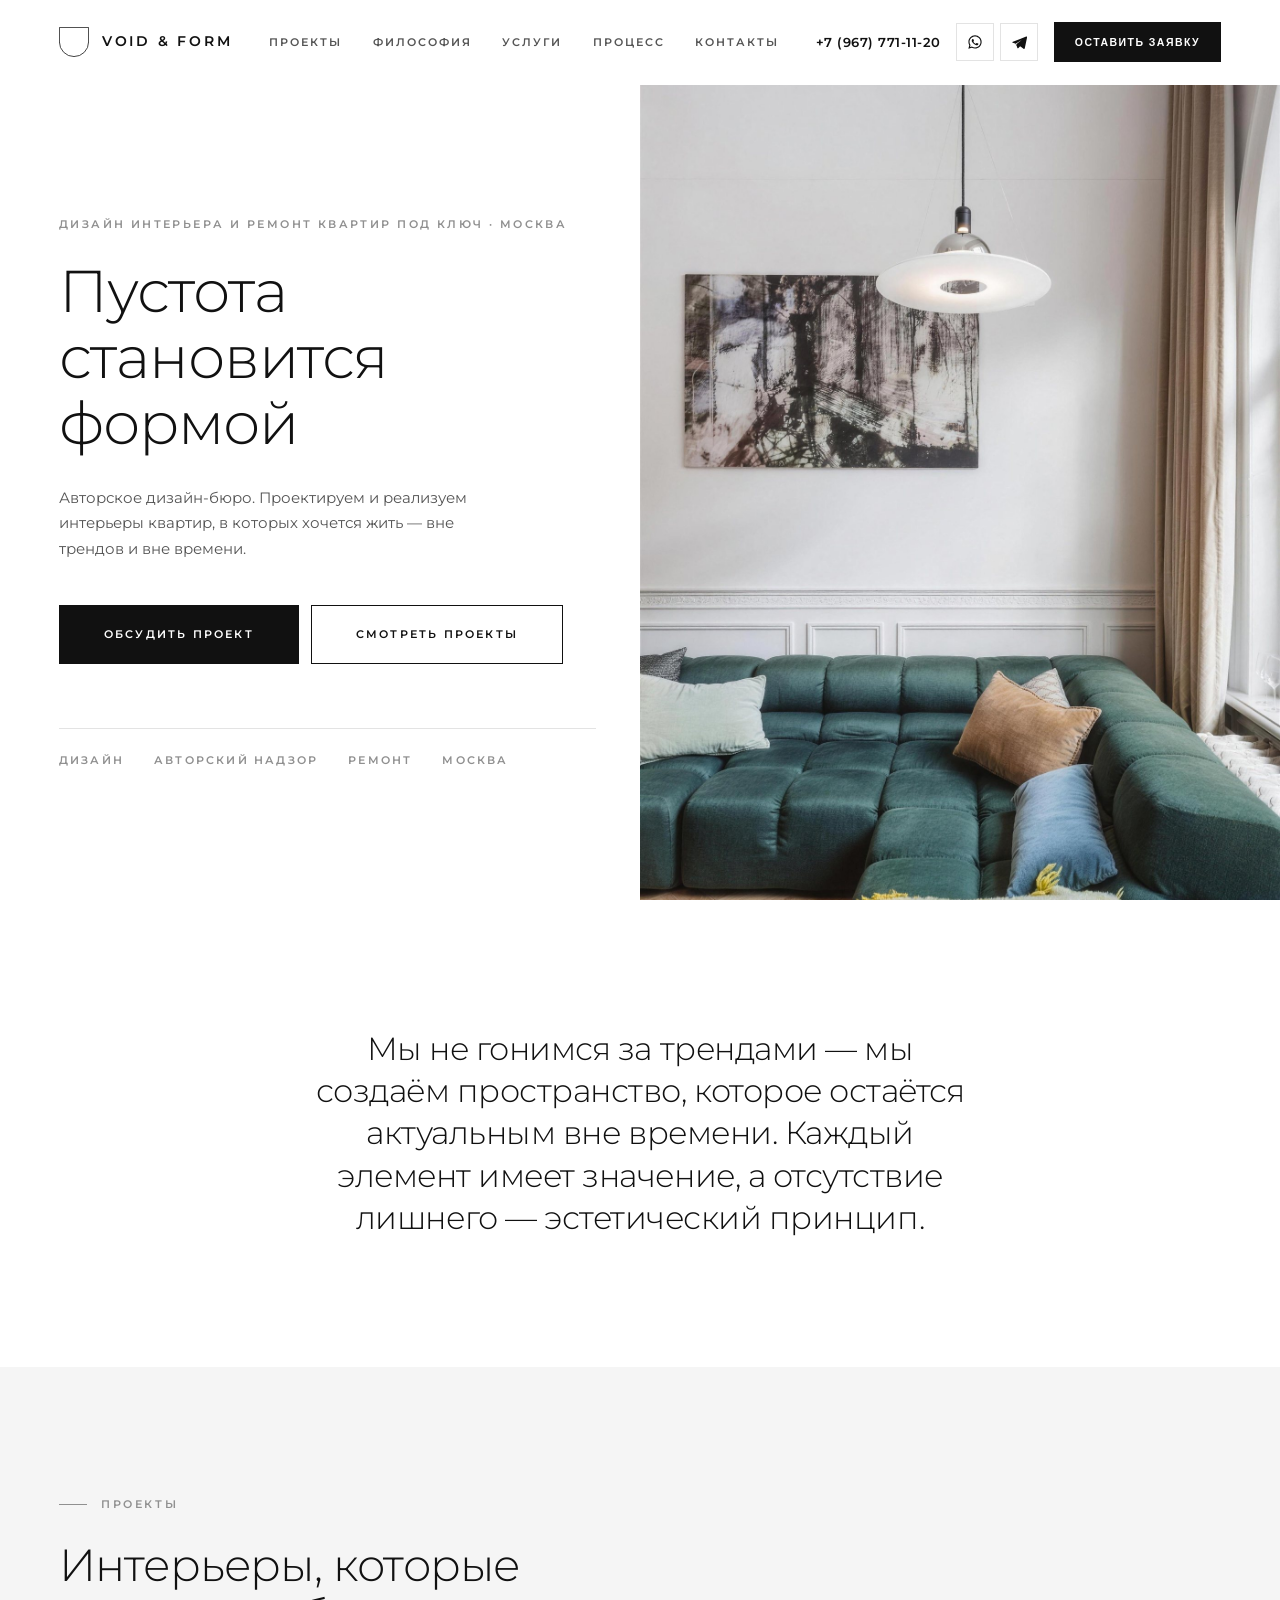
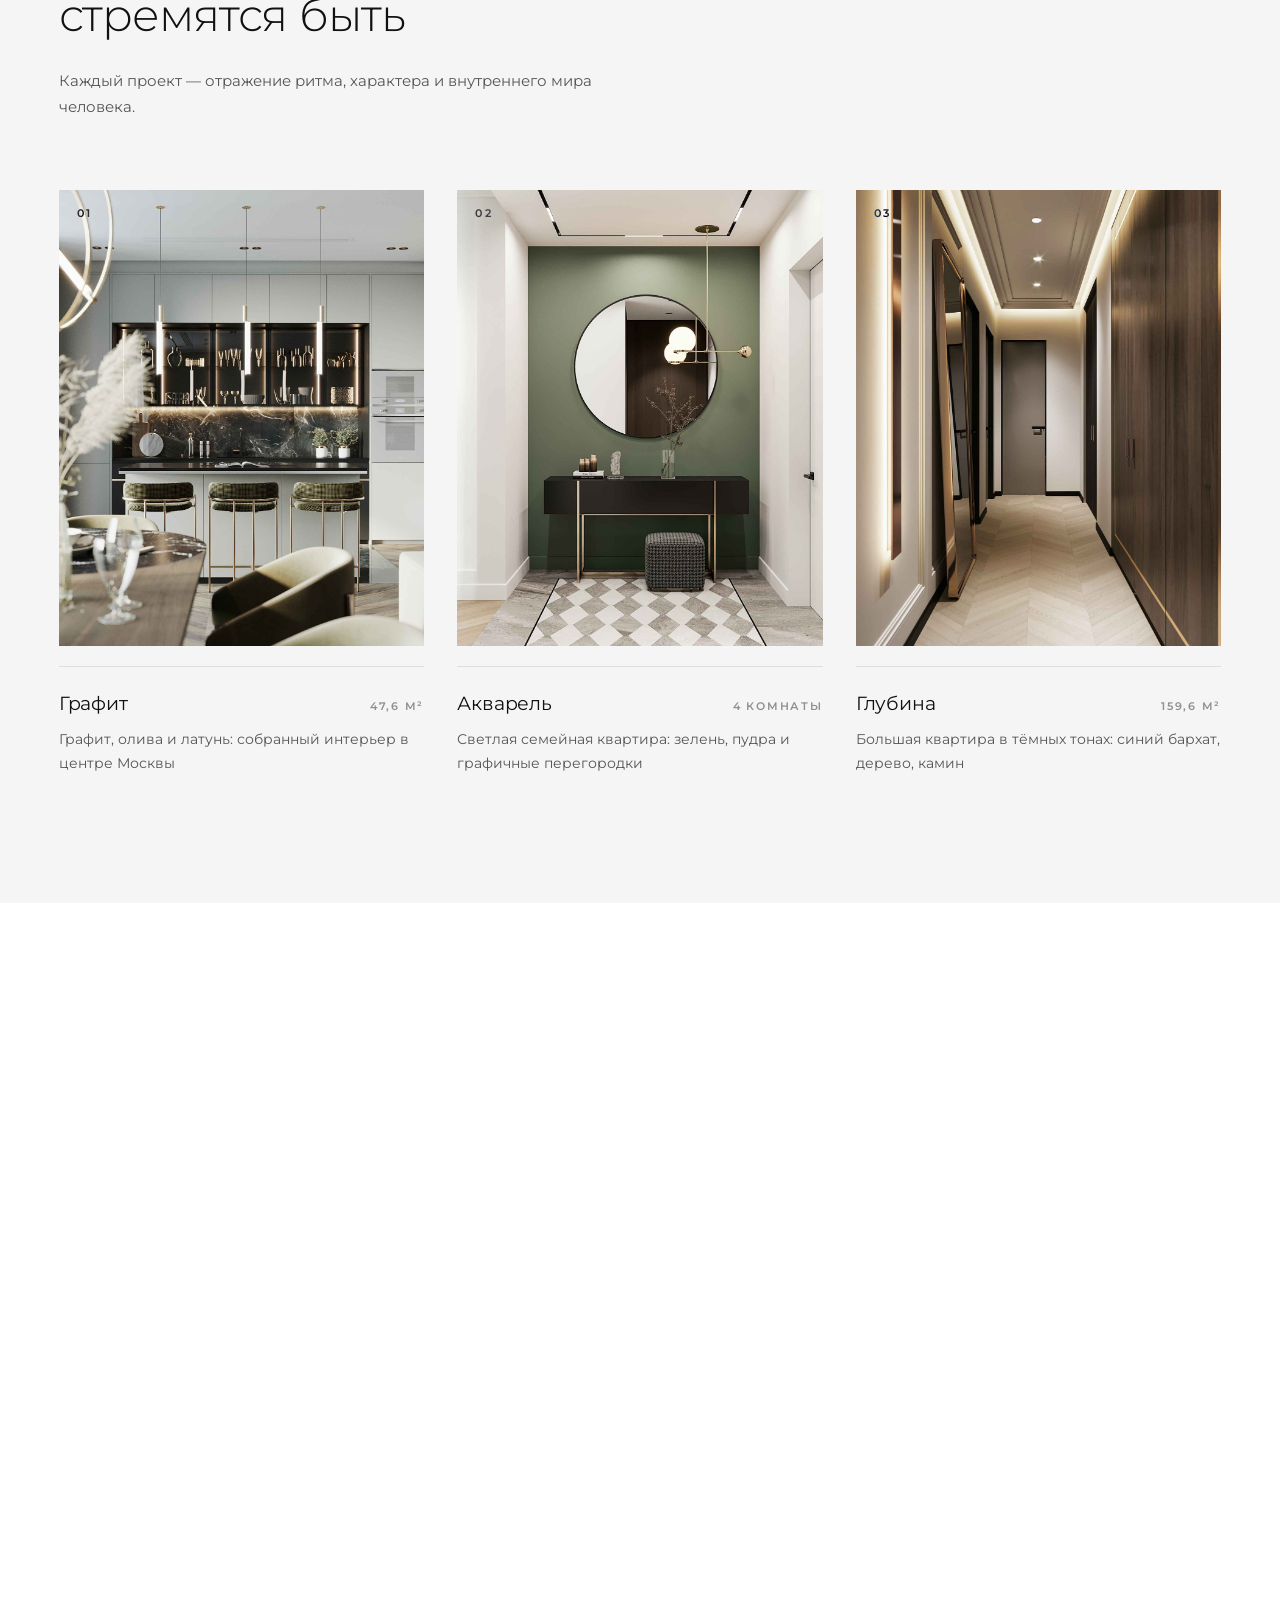
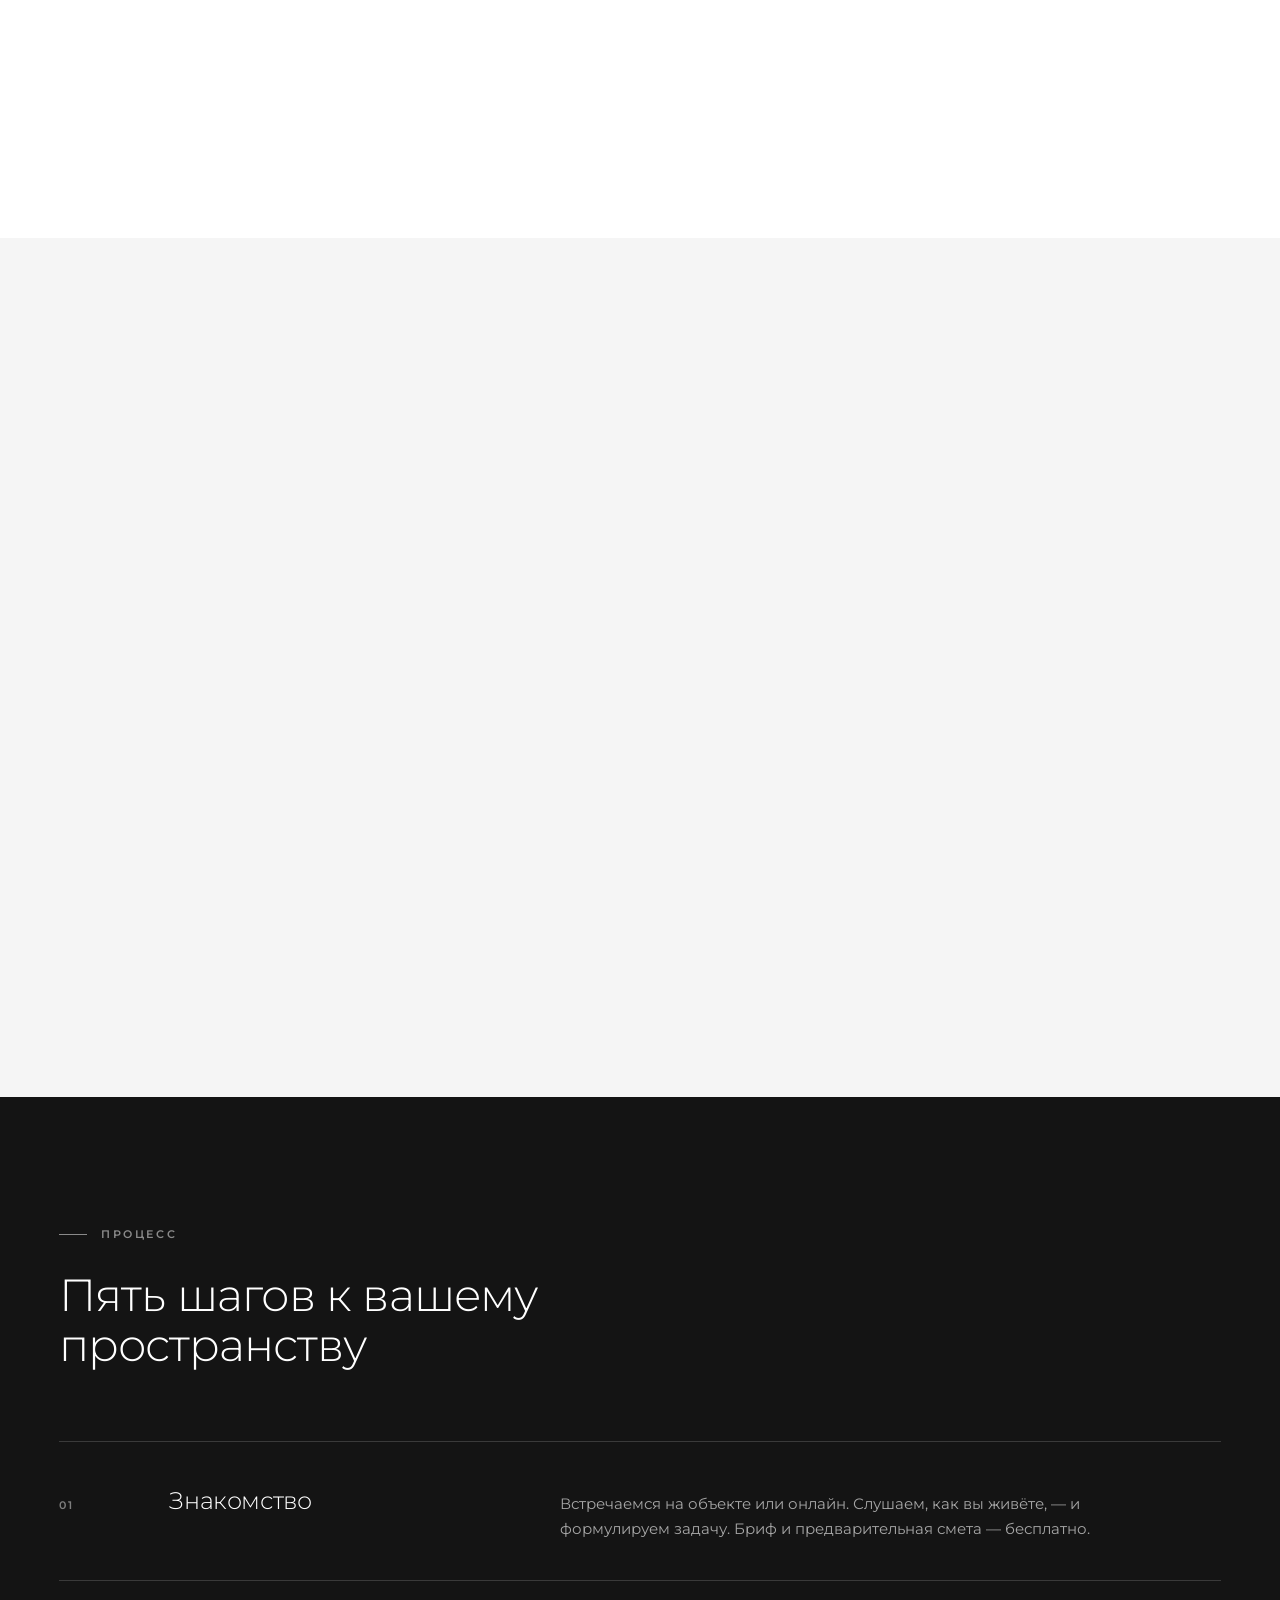
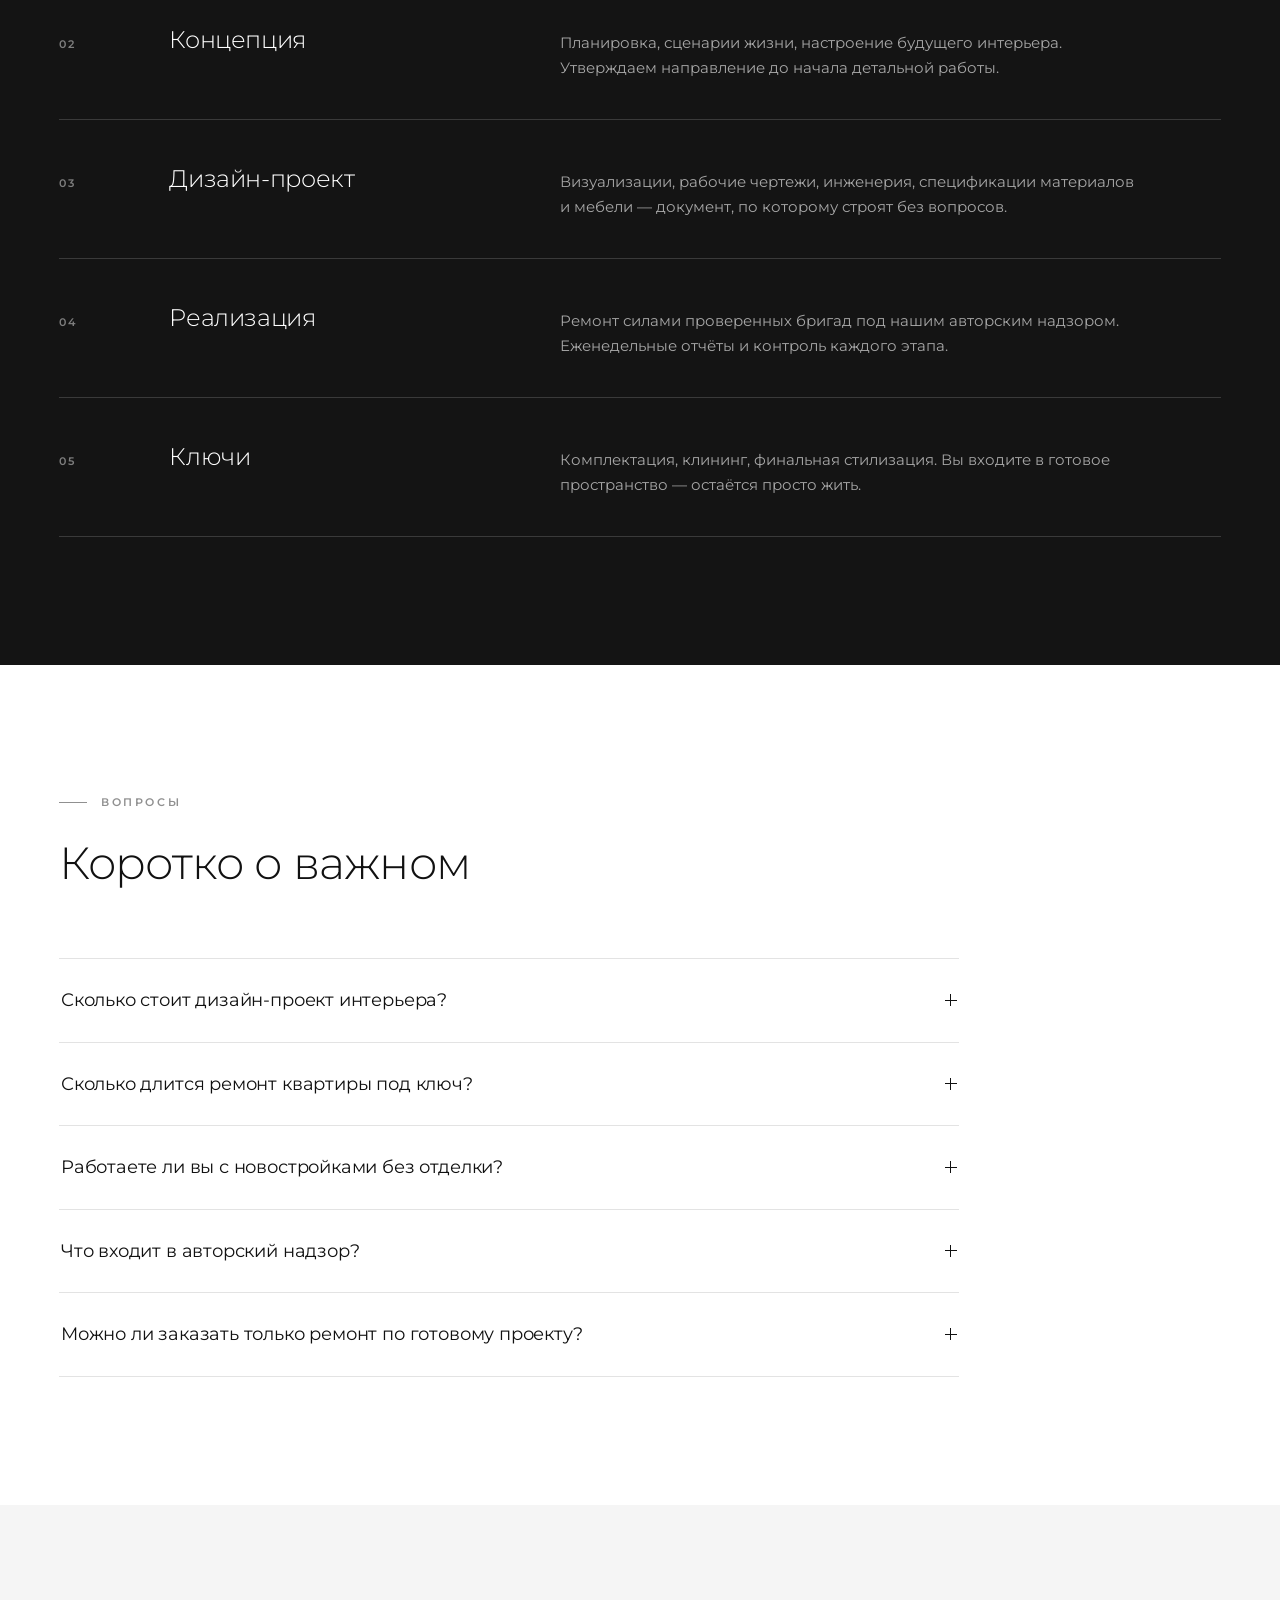
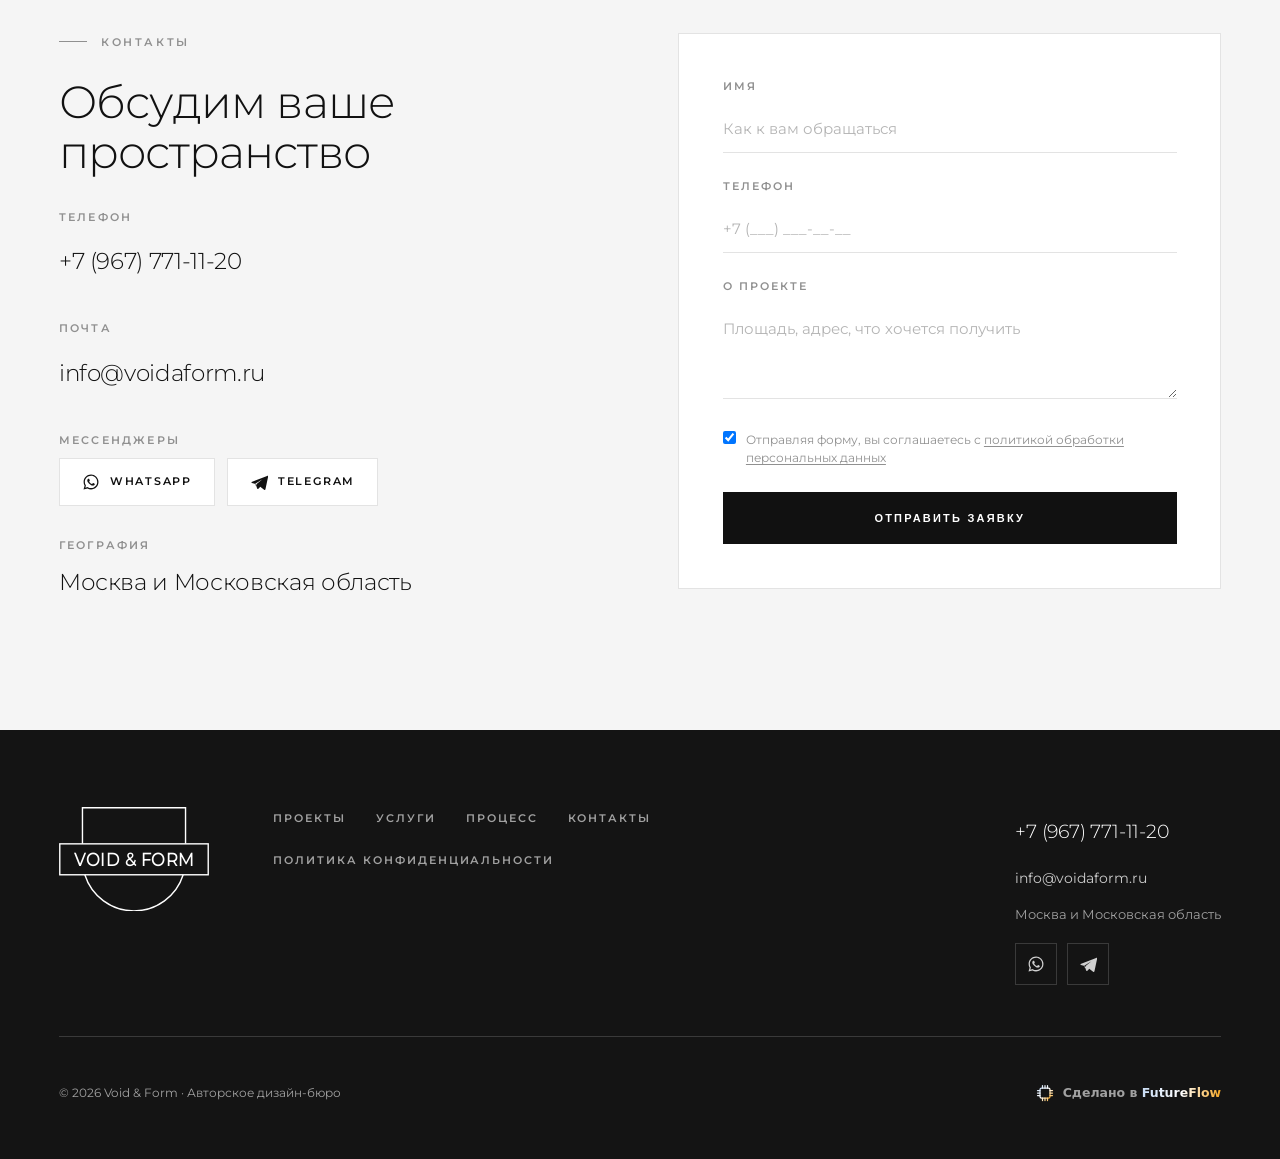
==== commit c71c0e7e: "Кнопка «Оставить заявку» вместо иконки, плавающая кнопка справа - Иконка конверта заменена текстовой" ====
--- a/index.html
+++ b/index.html
@@ -163,8 +163,8 @@
           <div class="nav__messengers">
           <a href="https://wa.me/79677711120" rel="noopener" target="_blank" aria-label="Написать в WhatsApp"><svg viewBox="0 0 24 24" aria-hidden="true"><path d="M12.04 2C6.58 2 2.13 6.45 2.13 11.91c0 1.75.46 3.45 1.32 4.95L2 22l5.25-1.38a9.9 9.9 0 0 0 4.79 1.22h.01c5.46 0 9.91-4.45 9.91-9.91 0-2.65-1.03-5.14-2.9-7.01A9.82 9.82 0 0 0 12.04 2Zm0 18.15h-.01a8.2 8.2 0 0 1-4.19-1.15l-.3-.18-3.12.82.83-3.04-.2-.31a8.19 8.19 0 0 1-1.26-4.38c0-4.54 3.7-8.24 8.25-8.24 2.2 0 4.27.86 5.83 2.42a8.19 8.19 0 0 1 2.41 5.83c0 4.54-3.69 8.23-8.24 8.23Z"/><path d="M16.56 14.24c-.25-.13-1.47-.72-1.69-.81-.23-.08-.39-.12-.56.13-.16.24-.64.8-.78.97-.14.16-.29.19-.53.06-.25-.12-1.05-.38-1.99-1.23-.74-.65-1.23-1.46-1.38-1.71-.14-.24-.01-.38.11-.5.11-.11.25-.29.37-.44.13-.14.17-.24.25-.41.09-.16.04-.3-.02-.43-.06-.12-.56-1.34-.76-1.84-.2-.48-.4-.42-.56-.42-.14-.01-.3-.01-.47-.01-.16 0-.43.06-.65.3-.23.25-.86.84-.86 2.05s.88 2.38 1 2.54c.13.17 1.74 2.65 4.21 3.72.59.25 1.05.4 1.4.52.59.19 1.13.16 1.55.1.47-.07 1.46-.6 1.67-1.18.2-.58.2-1.07.14-1.18-.06-.1-.22-.16-.47-.29Z"/></svg></a>
           <a href="https://t.me/+79677711120" rel="noopener" target="_blank" aria-label="Написать в Telegram"><svg viewBox="0 0 24 24" aria-hidden="true"><path d="M21.94 4.3 2.9 11.64c-1.3.52-1.29 1.26-.24 1.58l4.89 1.52 1.87 5.75c.23.63.11.88.77.88.51 0 .73-.23 1.02-.51l2.47-2.4 5.14 3.8c.94.52 1.62.25 1.86-.87l3.37-15.88c.34-1.37-.53-1.99-1.42-1.58Zm-13.1 10.5-.02.03-.86 2.65-.98-3.03 9.6-6.02-7.74 6.37Z"/></svg></a>
-          <button class="messenger-btn" type="button" data-modal-open aria-label="Оставить заявку — форма обратной связи" title="Оставить заявку"><svg viewBox="0 0 24 24" aria-hidden="true"><path d="M3 5h18a1 1 0 0 1 1 1v12a1 1 0 0 1-1 1H3a1 1 0 0 1-1-1V6a1 1 0 0 1 1-1Zm1 2.2V17h16V7.2l-8 5.1-8-5.1ZM19.6 7H4.4l7.6 4.8L19.6 7Z"/></svg></button>
-        </div>
+        </div>
+          <button class="btn nav__cta" type="button" data-modal-open>Оставить заявку</button>
         </div>
       </nav>
       <div class="header__contacts">
@@ -172,8 +172,8 @@
         <div class="header__messengers">
           <a href="https://wa.me/79677711120" rel="noopener" target="_blank" aria-label="Написать в WhatsApp"><svg viewBox="0 0 24 24" aria-hidden="true"><path d="M12.04 2C6.58 2 2.13 6.45 2.13 11.91c0 1.75.46 3.45 1.32 4.95L2 22l5.25-1.38a9.9 9.9 0 0 0 4.79 1.22h.01c5.46 0 9.91-4.45 9.91-9.91 0-2.65-1.03-5.14-2.9-7.01A9.82 9.82 0 0 0 12.04 2Zm0 18.15h-.01a8.2 8.2 0 0 1-4.19-1.15l-.3-.18-3.12.82.83-3.04-.2-.31a8.19 8.19 0 0 1-1.26-4.38c0-4.54 3.7-8.24 8.25-8.24 2.2 0 4.27.86 5.83 2.42a8.19 8.19 0 0 1 2.41 5.83c0 4.54-3.69 8.23-8.24 8.23Z"/><path d="M16.56 14.24c-.25-.13-1.47-.72-1.69-.81-.23-.08-.39-.12-.56.13-.16.24-.64.8-.78.97-.14.16-.29.19-.53.06-.25-.12-1.05-.38-1.99-1.23-.74-.65-1.23-1.46-1.38-1.71-.14-.24-.01-.38.11-.5.11-.11.25-.29.37-.44.13-.14.17-.24.25-.41.09-.16.04-.3-.02-.43-.06-.12-.56-1.34-.76-1.84-.2-.48-.4-.42-.56-.42-.14-.01-.3-.01-.47-.01-.16 0-.43.06-.65.3-.23.25-.86.84-.86 2.05s.88 2.38 1 2.54c.13.17 1.74 2.65 4.21 3.72.59.25 1.05.4 1.4.52.59.19 1.13.16 1.55.1.47-.07 1.46-.6 1.67-1.18.2-.58.2-1.07.14-1.18-.06-.1-.22-.16-.47-.29Z"/></svg></a>
           <a href="https://t.me/+79677711120" rel="noopener" target="_blank" aria-label="Написать в Telegram"><svg viewBox="0 0 24 24" aria-hidden="true"><path d="M21.94 4.3 2.9 11.64c-1.3.52-1.29 1.26-.24 1.58l4.89 1.52 1.87 5.75c.23.63.11.88.77.88.51 0 .73-.23 1.02-.51l2.47-2.4 5.14 3.8c.94.52 1.62.25 1.86-.87l3.37-15.88c.34-1.37-.53-1.99-1.42-1.58Zm-13.1 10.5-.02.03-.86 2.65-.98-3.03 9.6-6.02-7.74 6.37Z"/></svg></a>
-          <button class="messenger-btn" type="button" data-modal-open aria-label="Оставить заявку — форма обратной связи" title="Оставить заявку"><svg viewBox="0 0 24 24" aria-hidden="true"><path d="M3 5h18a1 1 0 0 1 1 1v12a1 1 0 0 1-1 1H3a1 1 0 0 1-1-1V6a1 1 0 0 1 1-1Zm1 2.2V17h16V7.2l-8 5.1-8-5.1ZM19.6 7H4.4l7.6 4.8L19.6 7Z"/></svg></button>
-        </div>
+        </div>
+        <button class="btn btn--sm" type="button" data-modal-open>Оставить заявку</button>
       </div>
       <button class="burger" id="burger" aria-label="Открыть меню" aria-expanded="false">
         <span></span><span></span><span></span>
--- a/css/style.css
+++ b/css/style.css
@@ -133,6 +133,14 @@
 .btn--ghost { background: transparent; color: var(--ink); }
 .btn--ghost:hover { background: var(--ink); color: #fff; }
 
+/* компактный вариант — для шапки */
+.btn--sm {
+  padding: 13px 20px;
+  font-size: 10.5px;
+  letter-spacing: .14em;
+  white-space: nowrap;
+}
+
 /* ---------- Шапка ---------- */
 
 .header {
@@ -218,24 +226,19 @@
 
 .header__messengers { display: flex; gap: 6px; }
 
-.header__messengers a,
-.header__messengers .messenger-btn {
+.header__messengers a {
   width: 38px;
   height: 38px;
-  padding: 0;
   display: grid;
   place-items: center;
   border: 1px solid var(--line);
-  background: transparent;
   color: var(--ink);
-  cursor: pointer;
   transition: background .35s var(--ease), border-color .35s var(--ease), color .35s var(--ease);
 }
 
 .header__messengers svg { width: 16px; height: 16px; fill: currentColor; }
 
-.header__messengers a:hover,
-.header__messengers .messenger-btn:hover { background: var(--ink); border-color: var(--ink); color: #fff; }
+.header__messengers a:hover { background: var(--ink); border-color: var(--ink); color: #fff; }
 
 /* контакты внутри мобильного меню — на десктопе не нужны */
 .nav__contacts { display: none; }
@@ -971,12 +974,12 @@
 
 .fab {
   position: fixed;
-  left: clamp(14px, 4vw, 22px);
+  right: clamp(14px, 4vw, 22px);
   bottom: clamp(14px, 4vw, 22px);
   z-index: 70;
   display: none;
   flex-direction: column;
-  align-items: flex-start;
+  align-items: flex-end;
   gap: 10px;
   opacity: 0;
   visibility: hidden;
@@ -993,6 +996,7 @@
 .fab__menu {
   display: flex;
   flex-direction: column;
+  align-items: flex-end;
   gap: 8px;
   opacity: 0;
   visibility: hidden;
@@ -1054,7 +1058,7 @@
   70%, 100% { transform: scale(1.45); opacity: 0; }
 }
 
-@media (max-width: 900px) { .fab { display: flex; } }
+@media (max-width: 999px) { .fab { display: flex; } }
 
 @media (prefers-reduced-motion: reduce) {
   .fab, .fab__menu { transition: none; }
@@ -1204,7 +1208,7 @@
   .projects-grid .project-card:last-child:nth-child(odd) .project-card__media { aspect-ratio: 16 / 9; }
 }
 
-@media (max-width: 900px) {
+@media (max-width: 999px) {
   .nav {
     position: fixed;
     inset: 0;
@@ -1265,8 +1269,19 @@
   }
 
   .nav__messengers svg { width: 19px; height: 19px; fill: currentColor; }
+
+  .nav__cta { width: 100%; justify-content: center; }
   .nav__messengers .messenger-btn svg { width: 19px; height: 19px; }
-
+}
+
+/* на средних экранах в шапке остаётся только главный призыв:
+   телефон и мессенджеры не помещаются рядом с навигацией */
+@media (min-width: 1000px) and (max-width: 1250px) {
+  .header__phone,
+  .header__messengers { display: none; }
+}
+
+@media (max-width: 900px) {
   /* hero складывается: фото сверху, текст снизу */
   .hero {
     grid-template-columns: 1fr;
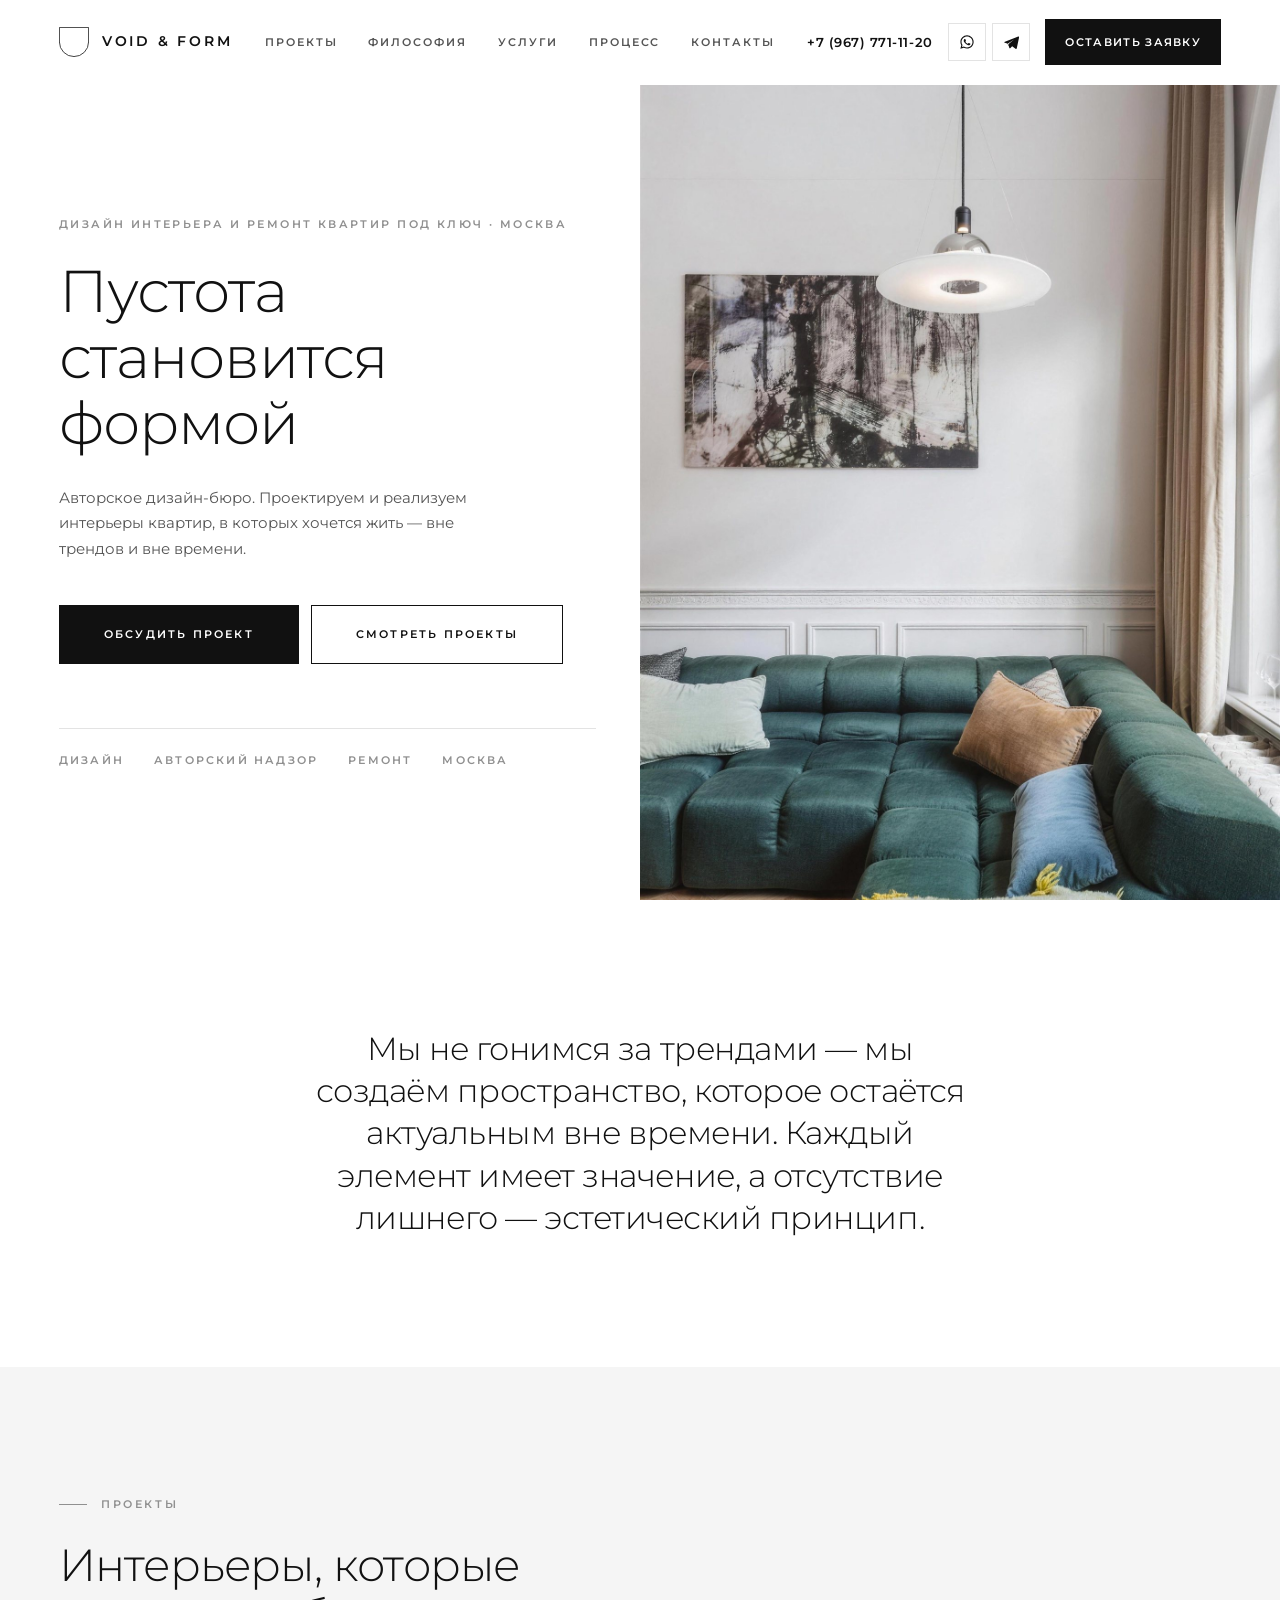
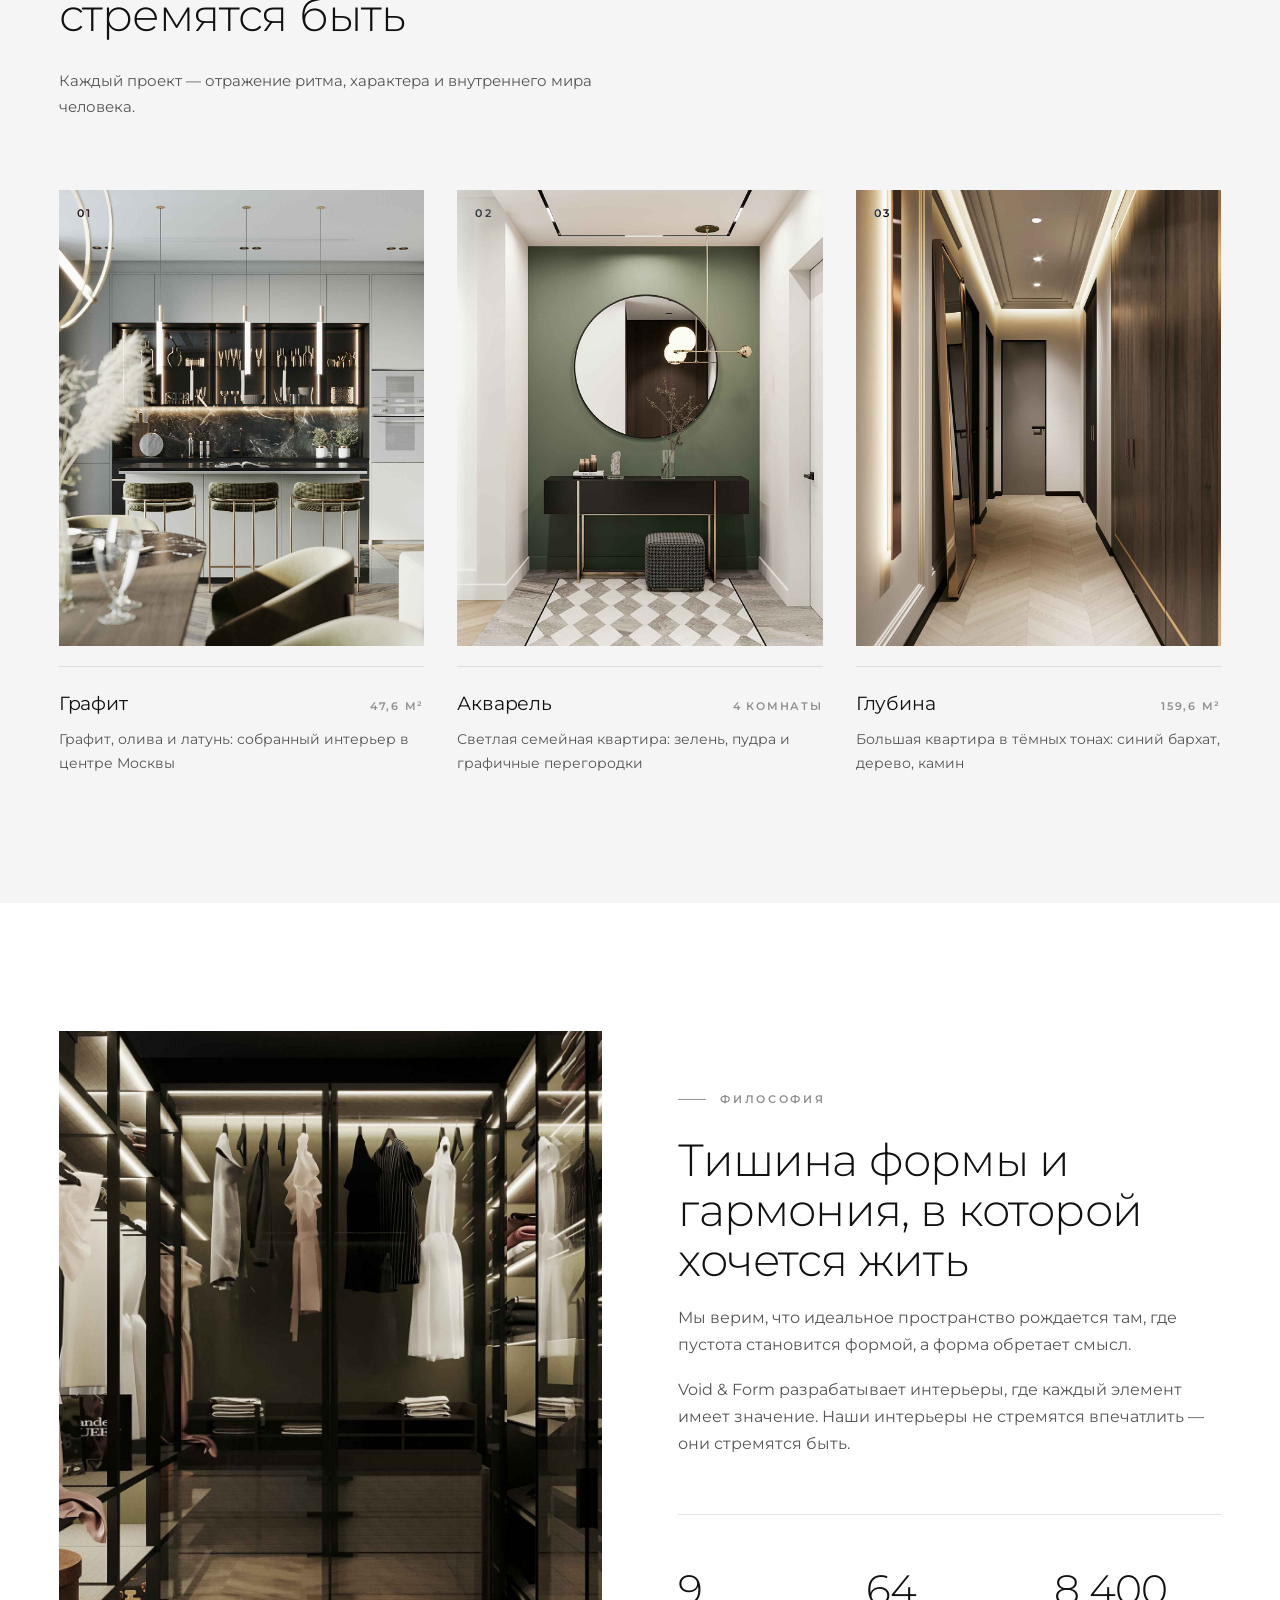
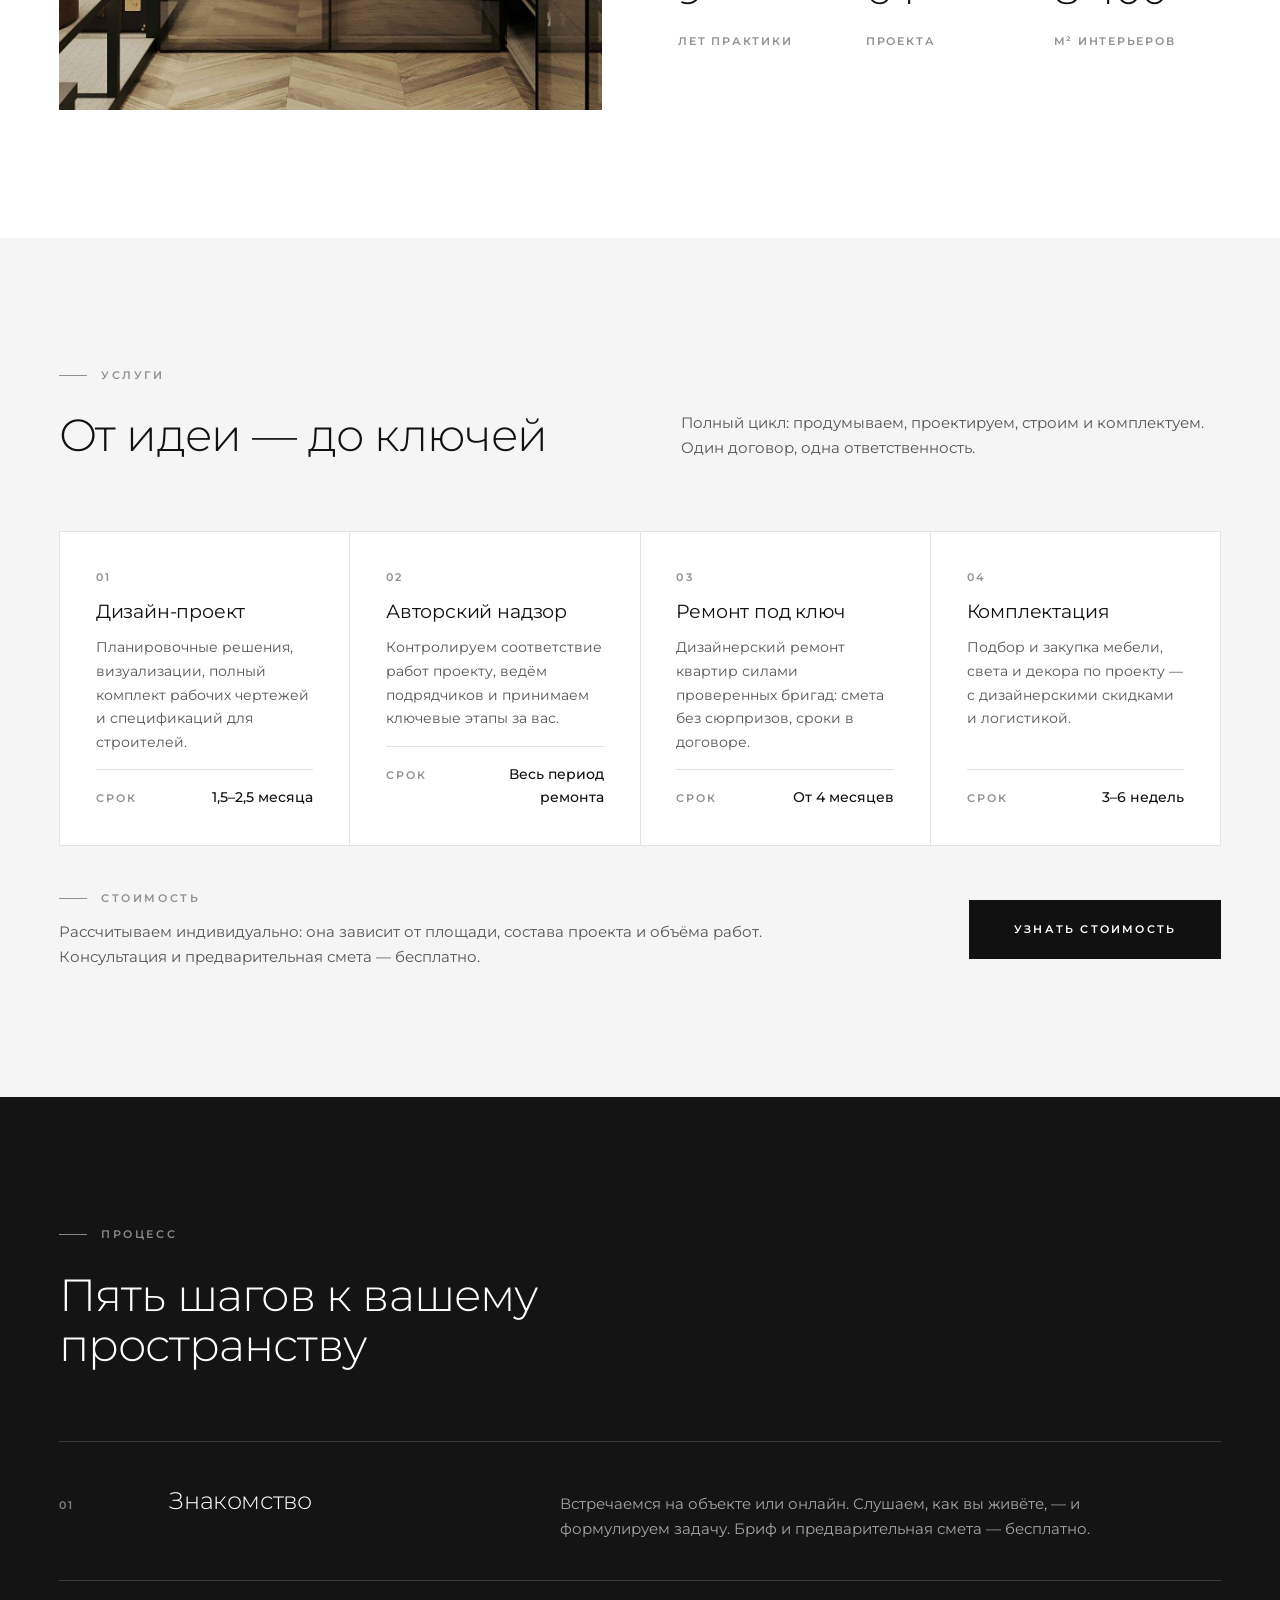
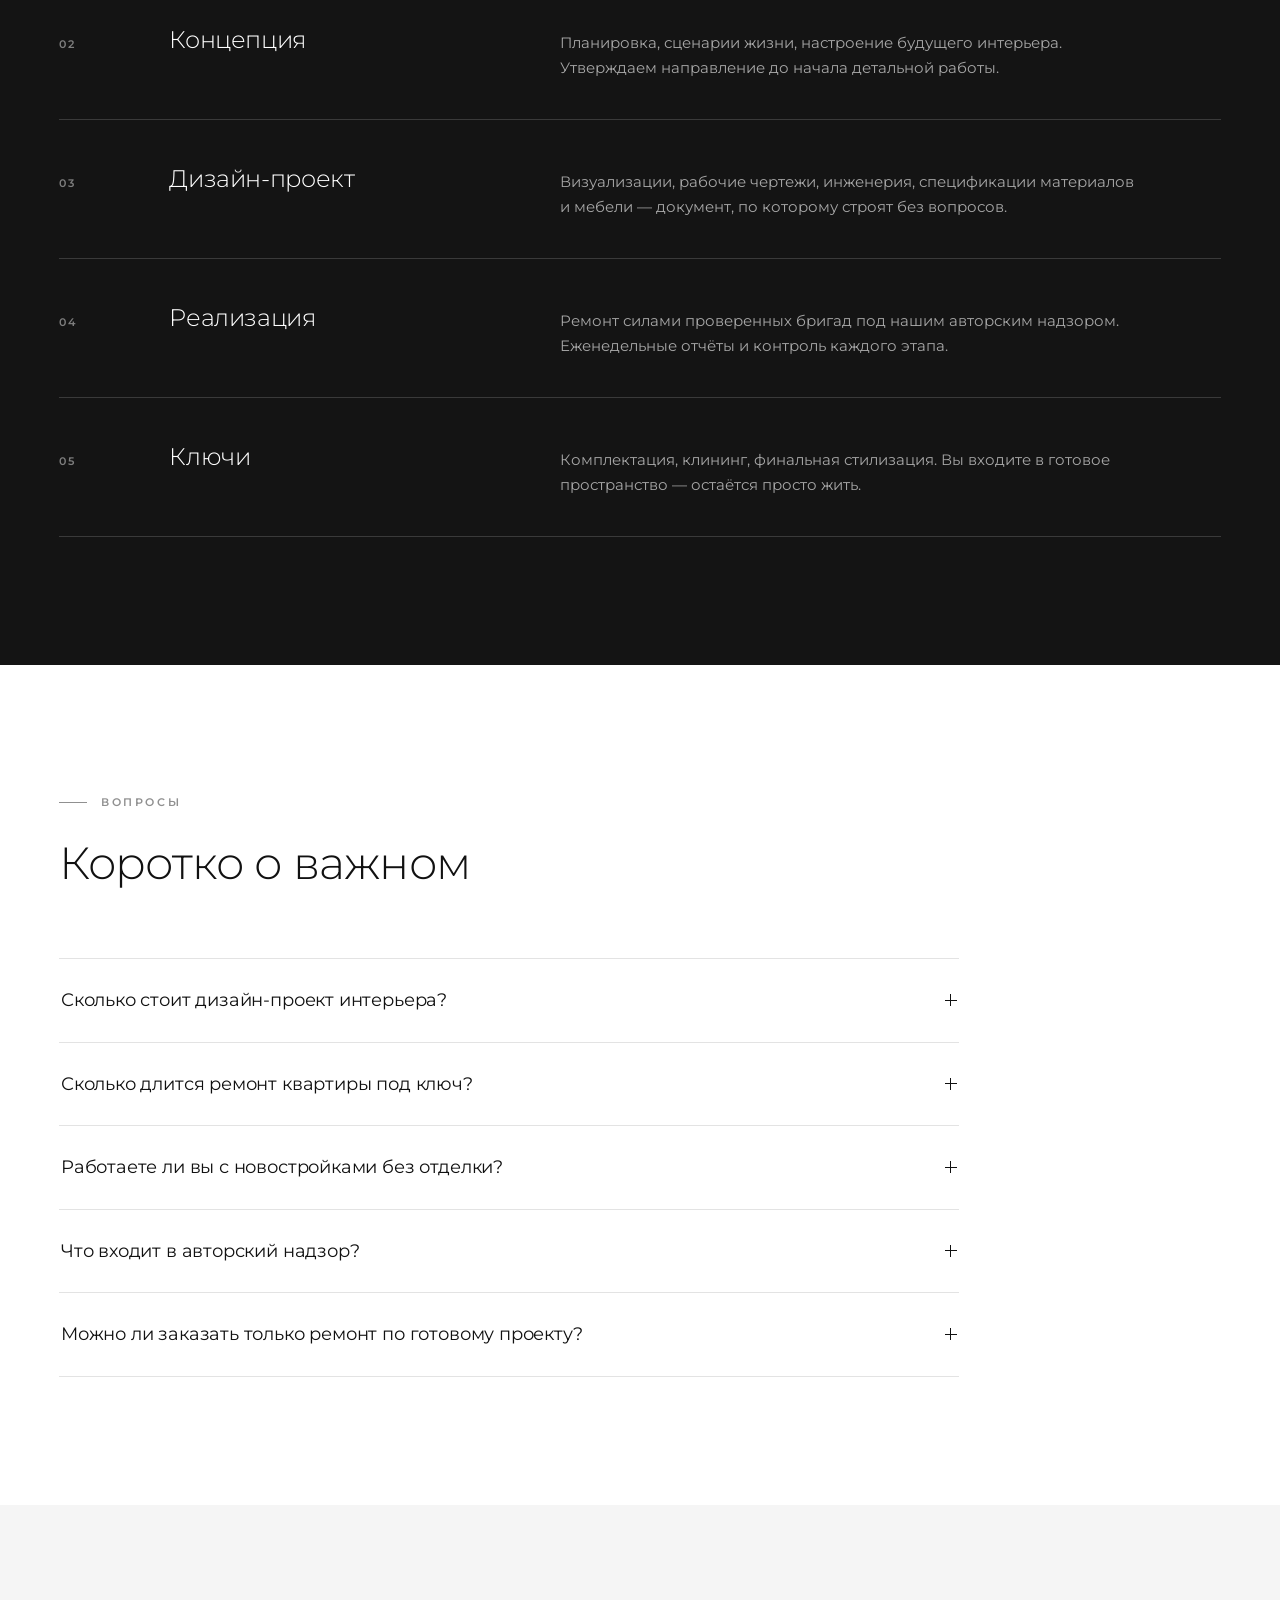
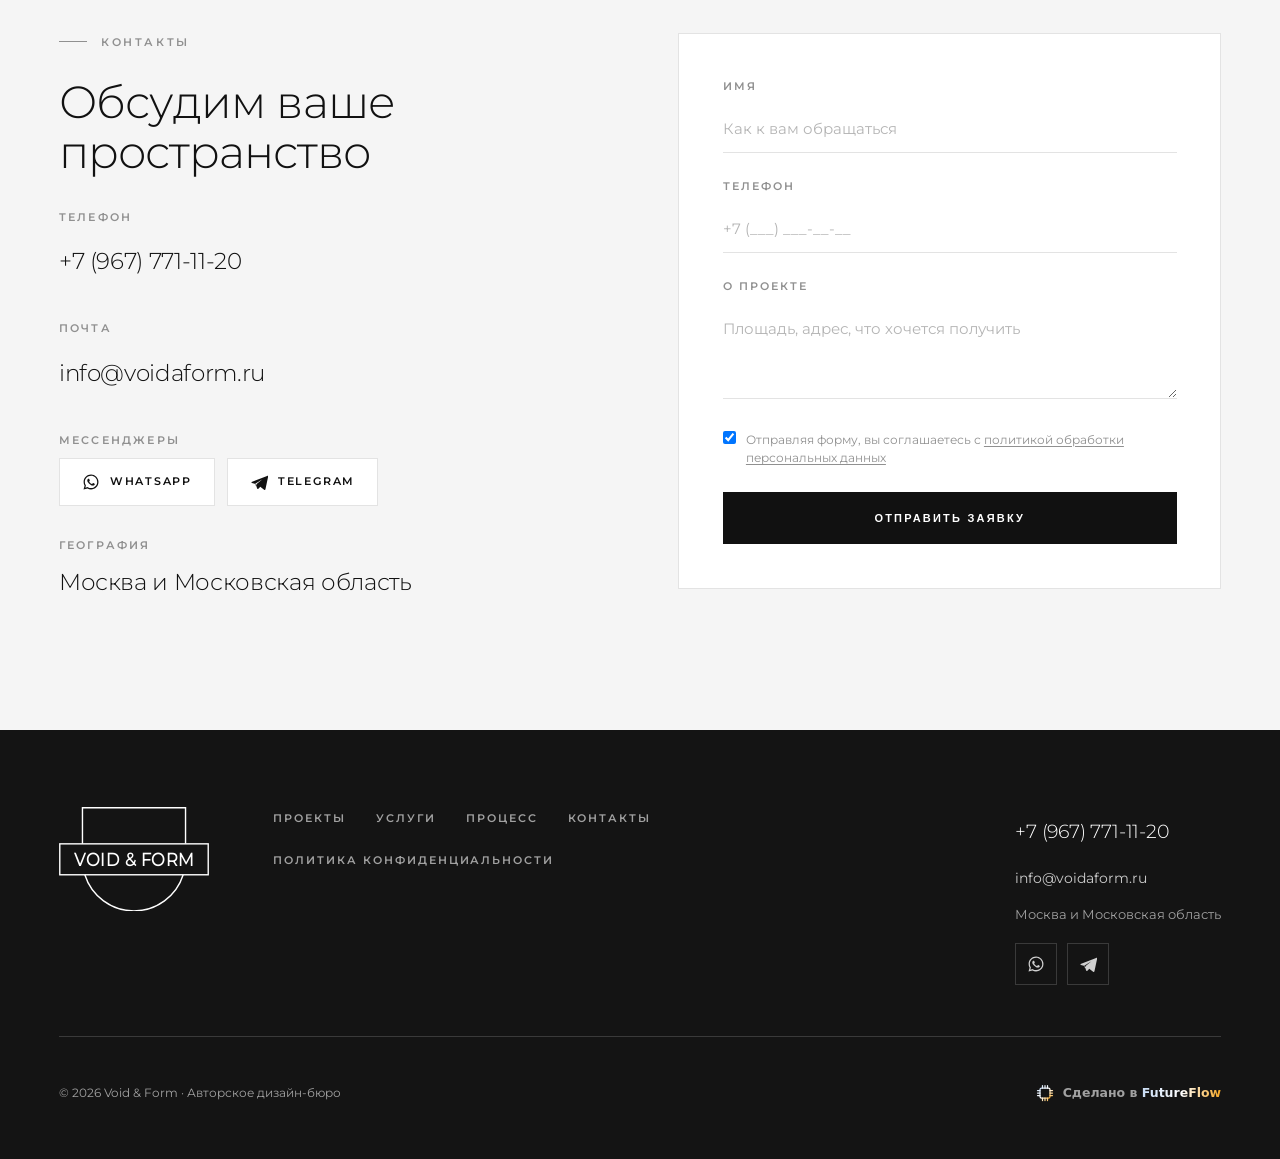
==== commit ce124273: "Все призывы к действию открывают модалку заявки вместо перехода - «Обсудить проект», «Узнать стоимос" ====
--- a/index.html
+++ b/index.html
@@ -22,6 +22,7 @@
   <link rel="preload" href="assets/fonts/montserrat-cyrillic.woff2" as="font" type="font/woff2" crossorigin>
   <link rel="preload" href="assets/fonts/montserrat-latin.woff2" as="font" type="font/woff2" crossorigin>
   <link rel="stylesheet" href="css/style.css">
+  <noscript><style>.reveal { opacity: 1; transform: none; }</style></noscript>
   <link rel="preload" as="image" href="assets/img/hero.jpg">
 
   <script type="application/ld+json">
@@ -164,7 +165,7 @@
           <a href="https://wa.me/79677711120" rel="noopener" target="_blank" aria-label="Написать в WhatsApp"><svg viewBox="0 0 24 24" aria-hidden="true"><path d="M12.04 2C6.58 2 2.13 6.45 2.13 11.91c0 1.75.46 3.45 1.32 4.95L2 22l5.25-1.38a9.9 9.9 0 0 0 4.79 1.22h.01c5.46 0 9.91-4.45 9.91-9.91 0-2.65-1.03-5.14-2.9-7.01A9.82 9.82 0 0 0 12.04 2Zm0 18.15h-.01a8.2 8.2 0 0 1-4.19-1.15l-.3-.18-3.12.82.83-3.04-.2-.31a8.19 8.19 0 0 1-1.26-4.38c0-4.54 3.7-8.24 8.25-8.24 2.2 0 4.27.86 5.83 2.42a8.19 8.19 0 0 1 2.41 5.83c0 4.54-3.69 8.23-8.24 8.23Z"/><path d="M16.56 14.24c-.25-.13-1.47-.72-1.69-.81-.23-.08-.39-.12-.56.13-.16.24-.64.8-.78.97-.14.16-.29.19-.53.06-.25-.12-1.05-.38-1.99-1.23-.74-.65-1.23-1.46-1.38-1.71-.14-.24-.01-.38.11-.5.11-.11.25-.29.37-.44.13-.14.17-.24.25-.41.09-.16.04-.3-.02-.43-.06-.12-.56-1.34-.76-1.84-.2-.48-.4-.42-.56-.42-.14-.01-.3-.01-.47-.01-.16 0-.43.06-.65.3-.23.25-.86.84-.86 2.05s.88 2.38 1 2.54c.13.17 1.74 2.65 4.21 3.72.59.25 1.05.4 1.4.52.59.19 1.13.16 1.55.1.47-.07 1.46-.6 1.67-1.18.2-.58.2-1.07.14-1.18-.06-.1-.22-.16-.47-.29Z"/></svg></a>
           <a href="https://t.me/+79677711120" rel="noopener" target="_blank" aria-label="Написать в Telegram"><svg viewBox="0 0 24 24" aria-hidden="true"><path d="M21.94 4.3 2.9 11.64c-1.3.52-1.29 1.26-.24 1.58l4.89 1.52 1.87 5.75c.23.63.11.88.77.88.51 0 .73-.23 1.02-.51l2.47-2.4 5.14 3.8c.94.52 1.62.25 1.86-.87l3.37-15.88c.34-1.37-.53-1.99-1.42-1.58Zm-13.1 10.5-.02.03-.86 2.65-.98-3.03 9.6-6.02-7.74 6.37Z"/></svg></a>
         </div>
-          <button class="btn nav__cta" type="button" data-modal-open>Оставить заявку</button>
+          <a class="btn nav__cta" href="#contacts" data-modal-open="Оставить заявку">Оставить заявку</a>
         </div>
       </nav>
       <div class="header__contacts">
@@ -173,7 +174,7 @@
           <a href="https://wa.me/79677711120" rel="noopener" target="_blank" aria-label="Написать в WhatsApp"><svg viewBox="0 0 24 24" aria-hidden="true"><path d="M12.04 2C6.58 2 2.13 6.45 2.13 11.91c0 1.75.46 3.45 1.32 4.95L2 22l5.25-1.38a9.9 9.9 0 0 0 4.79 1.22h.01c5.46 0 9.91-4.45 9.91-9.91 0-2.65-1.03-5.14-2.9-7.01A9.82 9.82 0 0 0 12.04 2Zm0 18.15h-.01a8.2 8.2 0 0 1-4.19-1.15l-.3-.18-3.12.82.83-3.04-.2-.31a8.19 8.19 0 0 1-1.26-4.38c0-4.54 3.7-8.24 8.25-8.24 2.2 0 4.27.86 5.83 2.42a8.19 8.19 0 0 1 2.41 5.83c0 4.54-3.69 8.23-8.24 8.23Z"/><path d="M16.56 14.24c-.25-.13-1.47-.72-1.69-.81-.23-.08-.39-.12-.56.13-.16.24-.64.8-.78.97-.14.16-.29.19-.53.06-.25-.12-1.05-.38-1.99-1.23-.74-.65-1.23-1.46-1.38-1.71-.14-.24-.01-.38.11-.5.11-.11.25-.29.37-.44.13-.14.17-.24.25-.41.09-.16.04-.3-.02-.43-.06-.12-.56-1.34-.76-1.84-.2-.48-.4-.42-.56-.42-.14-.01-.3-.01-.47-.01-.16 0-.43.06-.65.3-.23.25-.86.84-.86 2.05s.88 2.38 1 2.54c.13.17 1.74 2.65 4.21 3.72.59.25 1.05.4 1.4.52.59.19 1.13.16 1.55.1.47-.07 1.46-.6 1.67-1.18.2-.58.2-1.07.14-1.18-.06-.1-.22-.16-.47-.29Z"/></svg></a>
           <a href="https://t.me/+79677711120" rel="noopener" target="_blank" aria-label="Написать в Telegram"><svg viewBox="0 0 24 24" aria-hidden="true"><path d="M21.94 4.3 2.9 11.64c-1.3.52-1.29 1.26-.24 1.58l4.89 1.52 1.87 5.75c.23.63.11.88.77.88.51 0 .73-.23 1.02-.51l2.47-2.4 5.14 3.8c.94.52 1.62.25 1.86-.87l3.37-15.88c.34-1.37-.53-1.99-1.42-1.58Zm-13.1 10.5-.02.03-.86 2.65-.98-3.03 9.6-6.02-7.74 6.37Z"/></svg></a>
         </div>
-        <button class="btn btn--sm" type="button" data-modal-open>Оставить заявку</button>
+        <a class="btn btn--sm" href="#contacts" data-modal-open="Оставить заявку">Оставить заявку</a>
       </div>
       <button class="burger" id="burger" aria-label="Открыть меню" aria-expanded="false">
         <span></span><span></span><span></span>
@@ -189,7 +190,7 @@
         <h1 class="hero__title">Пустота становится формой</h1>
         <p class="hero__sub">Авторское дизайн-бюро. Проектируем и реализуем интерьеры квартир, в которых хочется жить — вне трендов и вне времени.</p>
         <div class="hero__cta">
-          <a class="btn" href="#contacts">Обсудить проект</a>
+          <a class="btn" href="#contacts" data-modal-open="Обсудить проект">Обсудить проект</a>
           <a class="btn btn--ghost" href="#projects">Смотреть проекты</a>
         </div>
         <div class="hero__meta">
@@ -333,7 +334,7 @@
             <span class="section-label">Стоимость</span>
             <p>Рассчитываем индивидуально: она зависит от площади, состава проекта и объёма работ. Консультация и предварительная смета — бесплатно.</p>
           </div>
-          <a class="btn" href="tel:+79677711120">Узнать стоимость</a>
+          <a class="btn" href="#contacts" data-modal-open="Узнать стоимость">Узнать стоимость</a>
         </div>
       </div>
     </section>
@@ -448,6 +449,7 @@
           </div>
         </div>
         <form class="form reveal" id="lead-form" novalidate>
+          <input type="hidden" name="source" value="Форма в разделе «Контакты»">
           <div class="form__field">
             <label for="f-name">Имя</label>
             <input id="f-name" name="name" type="text" autocomplete="name" required placeholder="Как к вам обращаться">
@@ -539,6 +541,7 @@
       <h2 class="modal__title" id="callback-title">Оставить заявку</h2>
       <p class="modal__text">Оставьте имя и телефон — перезвоним в течение рабочего дня и бесплатно посчитаем смету.</p>
       <form class="form" id="callback-form" novalidate>
+        <input type="hidden" name="source" value="Оставить заявку">
         <div class="form__field">
           <label for="cb-name">Имя</label>
           <input id="cb-name" name="name" type="text" autocomplete="name" required placeholder="Как к вам обращаться">
--- a/css/style.css
+++ b/css/style.css
@@ -135,9 +135,9 @@
 
 /* компактный вариант — для шапки */
 .btn--sm {
-  padding: 13px 20px;
-  font-size: 10.5px;
-  letter-spacing: .14em;
+  padding: 13px 19px;
+  font-size: 11px;
+  letter-spacing: .12em;
   white-space: nowrap;
 }
 
@@ -207,6 +207,16 @@
 
 .nav a:hover { color: var(--ink); }
 .nav a:hover::after { transform: scaleX(1); transform-origin: left; }
+
+/* призыв-кнопка внутри меню не должна перенимать оформление пунктов */
+.nav a.btn {
+  padding: 17px 28px;
+  font-size: 11px;
+  letter-spacing: .2em;
+  color: #fff;
+}
+.nav a.btn:hover { color: var(--ink); }
+.nav a.btn::after { display: none; }
 
 .header__contacts {
   display: flex;
@@ -982,16 +992,22 @@
   align-items: flex-end;
   gap: 10px;
   opacity: 0;
+  transform: translateY(12px);
+  /* видна сразу при загрузке страницы, с короткой задержкой на появление */
+  animation: fabIn .5s var(--ease) .4s forwards;
+}
+
+@keyframes fabIn {
+  to { opacity: 1; transform: none; }
+}
+
+/* прячем, когда открыто меню или модальное окно */
+body.is-locked .fab {
+  animation: none;
+  opacity: 0;
   visibility: hidden;
-  transform: translateY(12px);
-  transition: opacity .4s var(--ease), transform .4s var(--ease), visibility .4s;
-}
-
-/* появляется после прокрутки — не закрывает первый экран */
-.fab.is-visible { opacity: 1; visibility: visible; transform: none; }
-
-/* прячем, когда открыто меню или модальное окно */
-body.is-locked .fab { opacity: 0; visibility: hidden; pointer-events: none; }
+  pointer-events: none;
+}
 
 .fab__menu {
   display: flex;
@@ -1062,6 +1078,7 @@
 
 @media (prefers-reduced-motion: reduce) {
   .fab, .fab__menu { transition: none; }
+  .fab { animation: none; opacity: 1; transform: none; }
   .fab__toggle::after { animation: none; }
 }
 
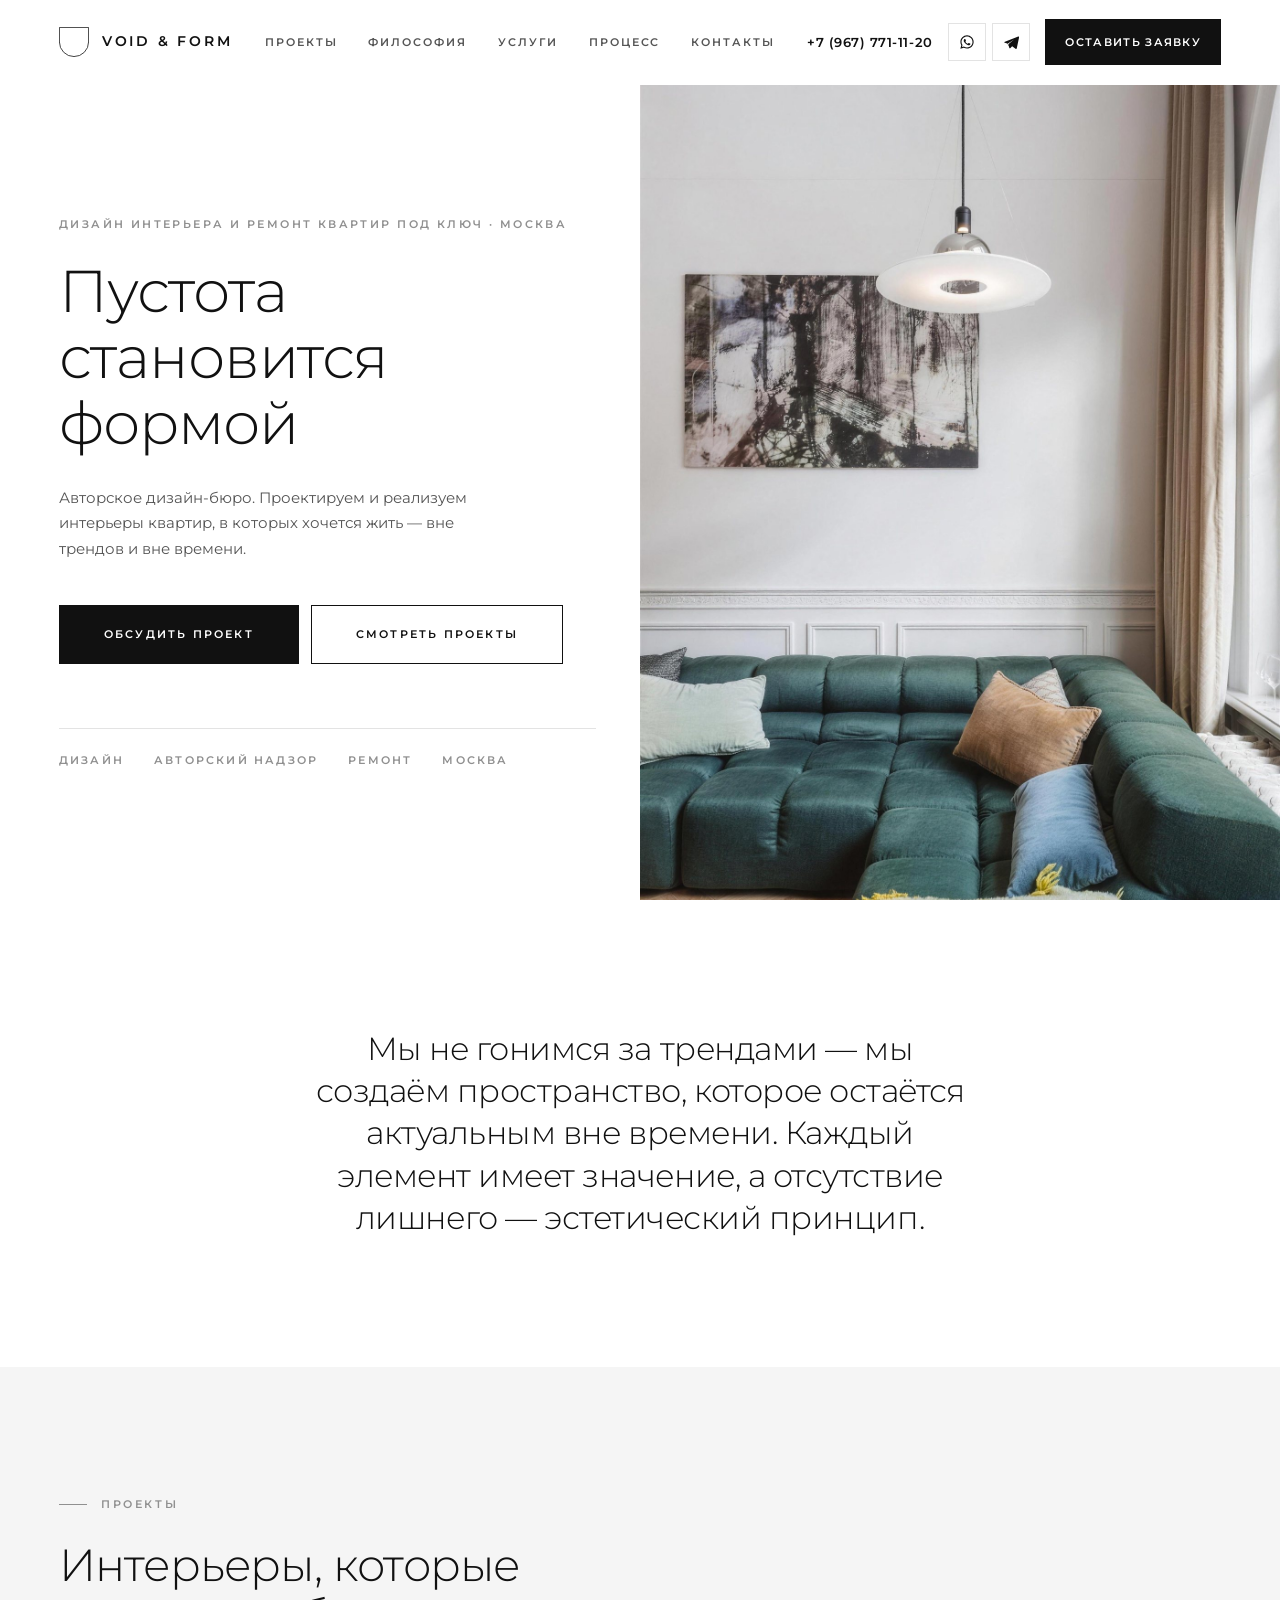
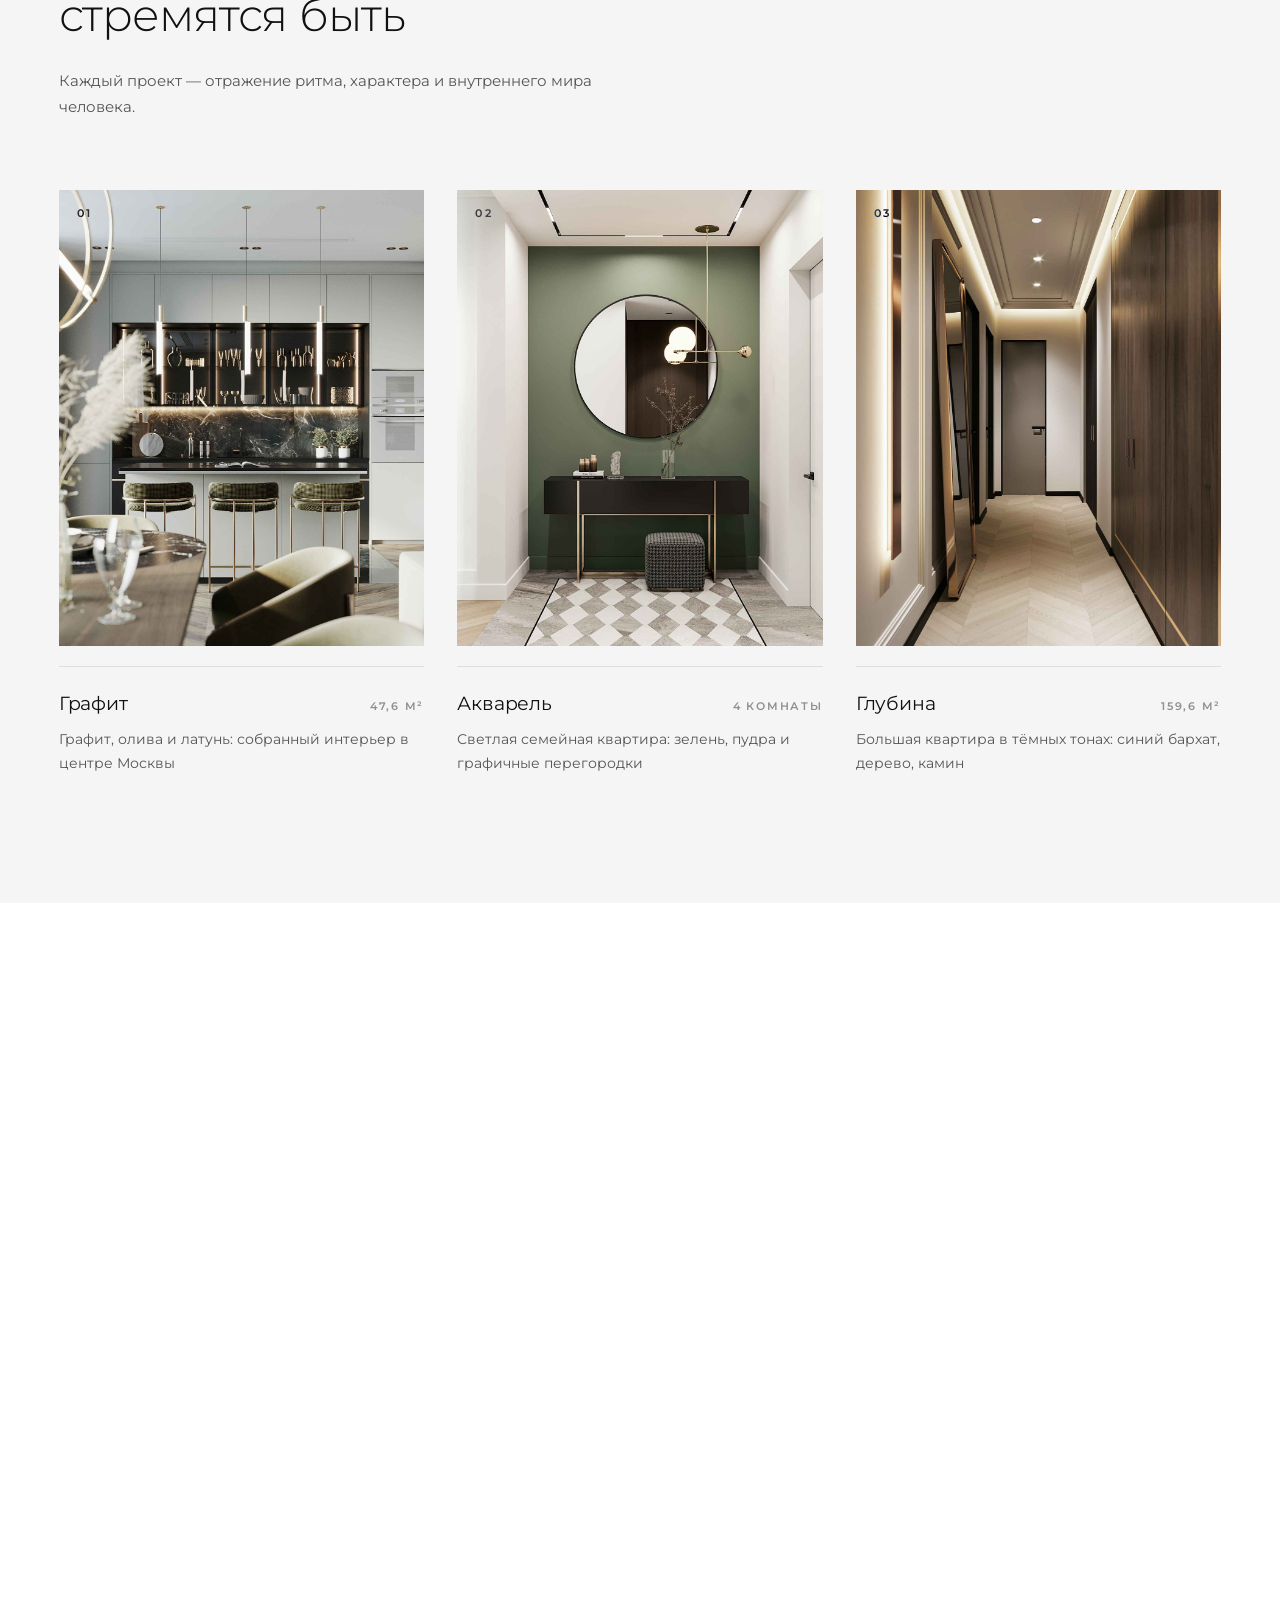
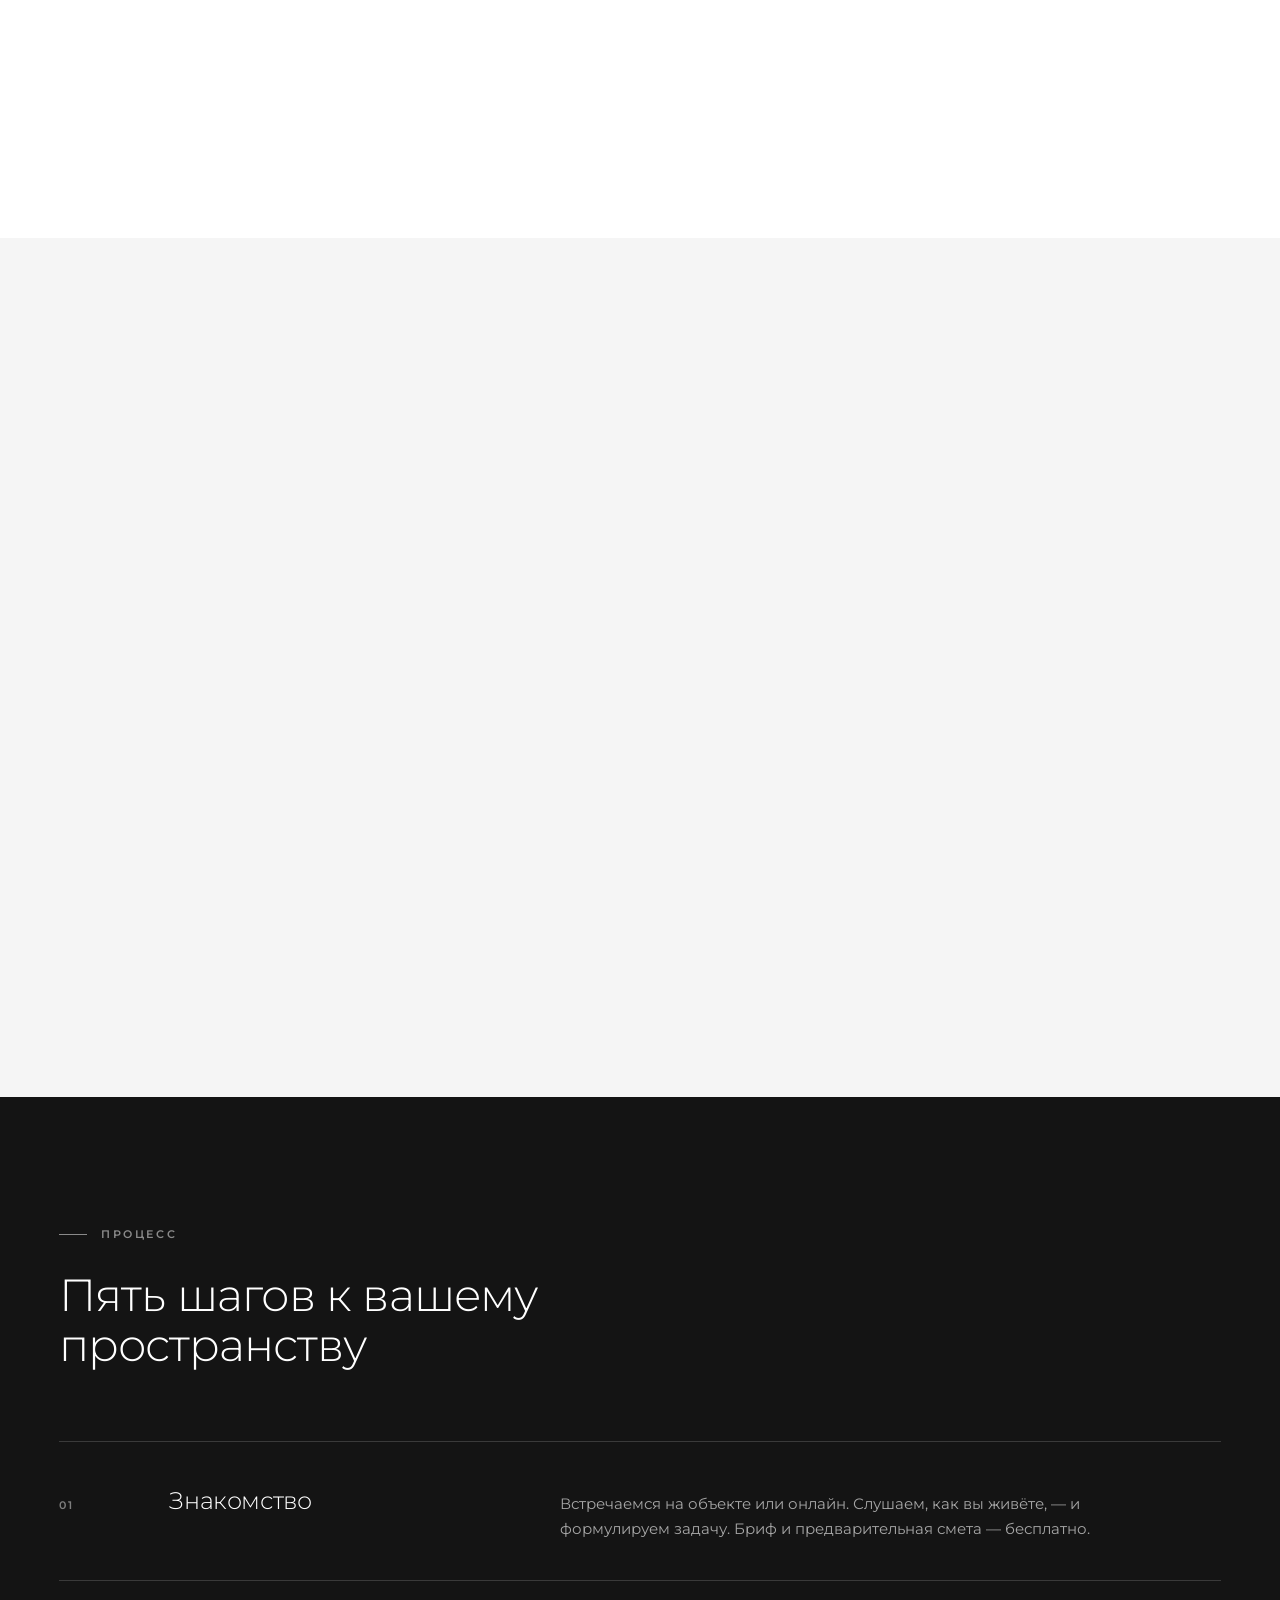
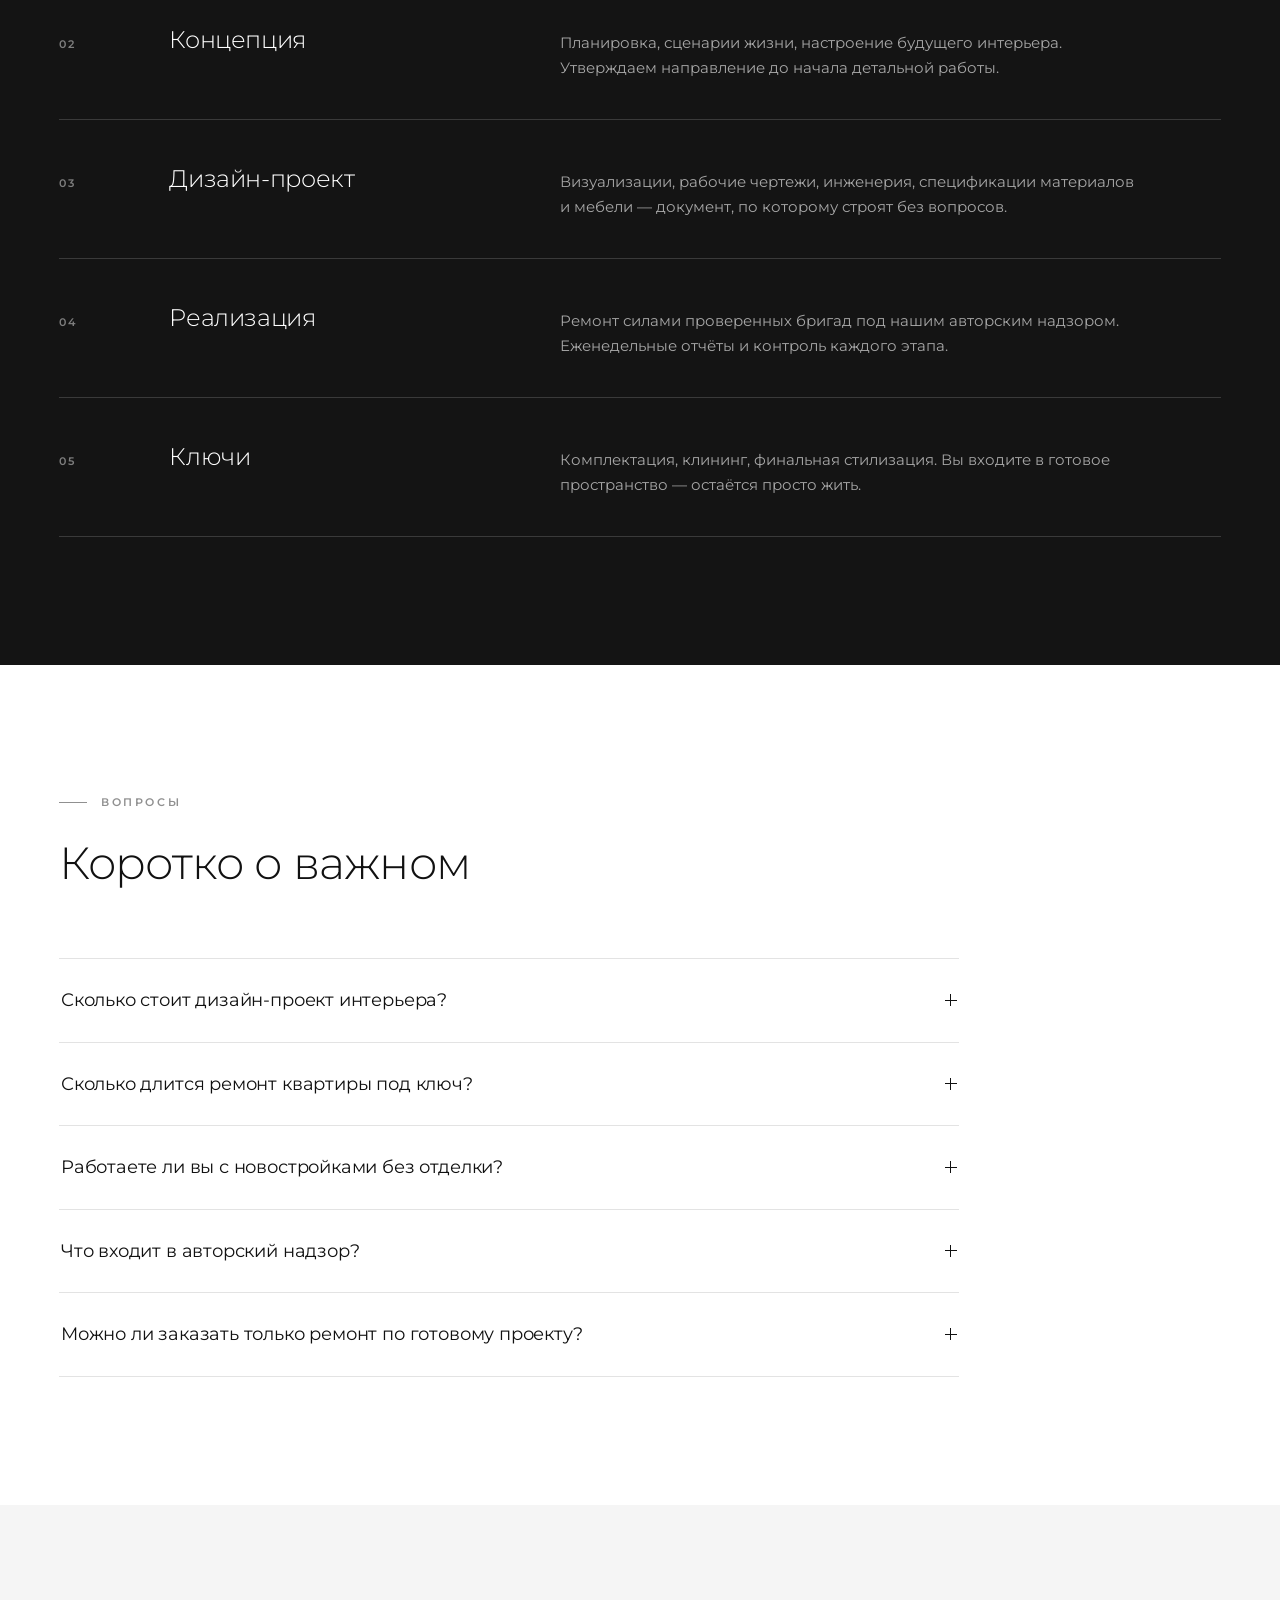
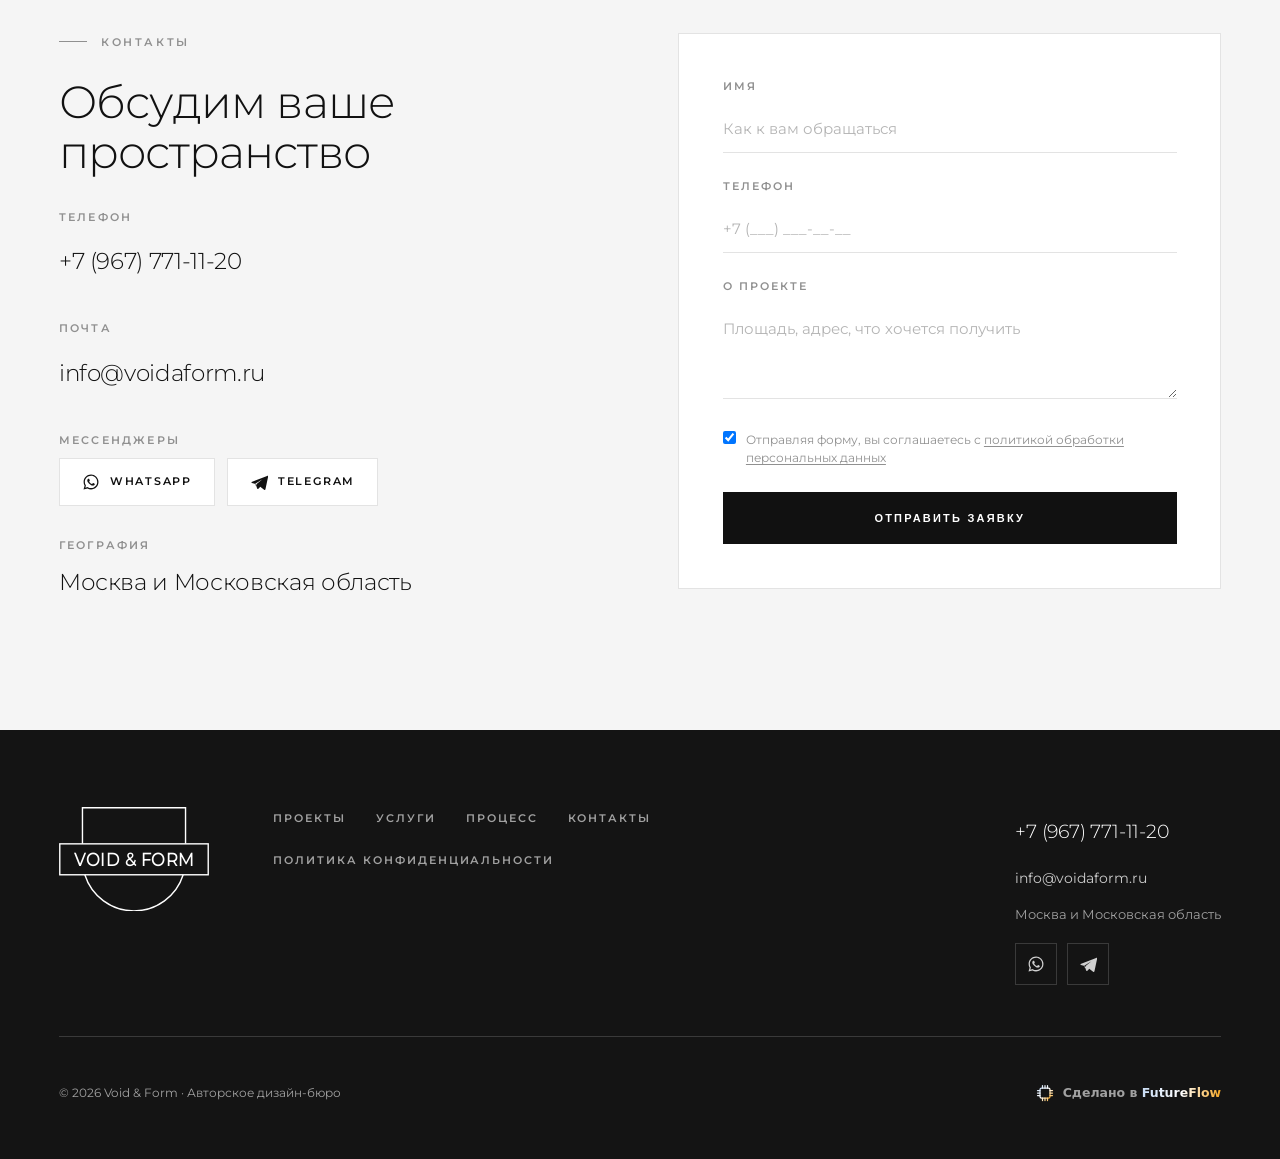
==== commit 42b38dfd: "Компактная форма заявки на телефонах, без выскакивающей клавиатуры - на устройствах с касанием фокус" ====
--- a/index.html
+++ b/index.html
@@ -536,7 +536,7 @@
 
   <div class="modal" id="callback-modal" aria-hidden="true">
     <div class="modal__overlay" data-modal-close></div>
-    <div class="modal__box" role="dialog" aria-modal="true" aria-labelledby="callback-title">
+    <div class="modal__box" role="dialog" aria-modal="true" aria-labelledby="callback-title" tabindex="-1">
       <button class="modal__close" type="button" data-modal-close aria-label="Закрыть окно"></button>
       <h2 class="modal__title" id="callback-title">Оставить заявку</h2>
       <p class="modal__text">Оставьте имя и телефон — перезвоним в течение рабочего дня и бесплатно посчитаем смету.</p>
--- a/css/style.css
+++ b/css/style.css
@@ -1161,11 +1161,51 @@
   color: var(--ink-soft);
 }
 
+.modal__box:focus { outline: none; }
+
 .modal .form {
   border: 0;
   padding: 0;
   margin-top: 26px;
   gap: 20px;
+}
+
+/* Телефоны: окно должно целиком помещаться на экране даже с открытой
+   клавиатурой — поэтому всё поджато, а поля ввода 16px (меньший размер
+   заставляет iOS зумить страницу при тапе в поле). */
+@media (max-width: 640px) {
+  .modal { padding: 16px; align-items: center; }
+  .modal__box { padding: 22px 20px 24px; max-height: 88svh; overscroll-behavior: contain; }
+  .modal__close { top: 6px; right: 6px; }
+  .modal__title { font-size: 20px; padding-right: 34px; }
+  .modal__text { margin-top: 8px; font-size: 13px; line-height: 1.45; }
+  .modal .form { margin-top: 18px; gap: 15px; }
+  .modal .form__field label { margin-bottom: 4px; }
+  .modal .form__field input { padding: 9px 0; }
+  .modal .form__consent { font-size: 11.5px; line-height: 1.45; gap: 9px; }
+  .modal .form .btn { padding: 16px 24px; }
+}
+
+/* низкие экраны (ландшафт телефона): окно прокручивается, а не обрезается */
+@media (max-height: 560px) {
+  .modal { align-items: flex-start; padding: 12px; }
+  .modal__box { max-height: calc(100svh - 24px); }
+}
+
+/* ландшафт телефона: места по высоте нет, зато есть по ширине —
+   раскладываем поля в две колонки, чтобы кнопка попадала на экран */
+@media (max-height: 560px) and (min-width: 640px) {
+  .modal__box { width: min(620px, 100%); padding: 20px 24px 22px; }
+  .modal__text { display: none; }
+  .modal .form {
+    display: grid;
+    grid-template-columns: 1fr 1fr;
+    gap: 14px 28px;
+    margin-top: 16px;
+  }
+  .modal .form__consent,
+  .modal .form .btn,
+  .modal .form__done { grid-column: 1 / -1; }
 }
 
 @media (prefers-reduced-motion: reduce) {
@@ -1324,7 +1364,10 @@
   .project-facts { grid-template-columns: 1fr 1fr; }
   .project-gallery { grid-template-columns: 1fr; }
   .hero__media { aspect-ratio: 3 / 4; }
-  .form { padding: 24px 20px; }
+  .form { padding: 24px 20px; gap: 20px; }
+  /* 16px — минимум, при котором iOS не зумит страницу при фокусе в поле */
+  .form__field input,
+  .form__field textarea { font-size: 16px; }
 }
 
 /* низкие экраны: ландшафт телефона и небольшие ноутбуки */
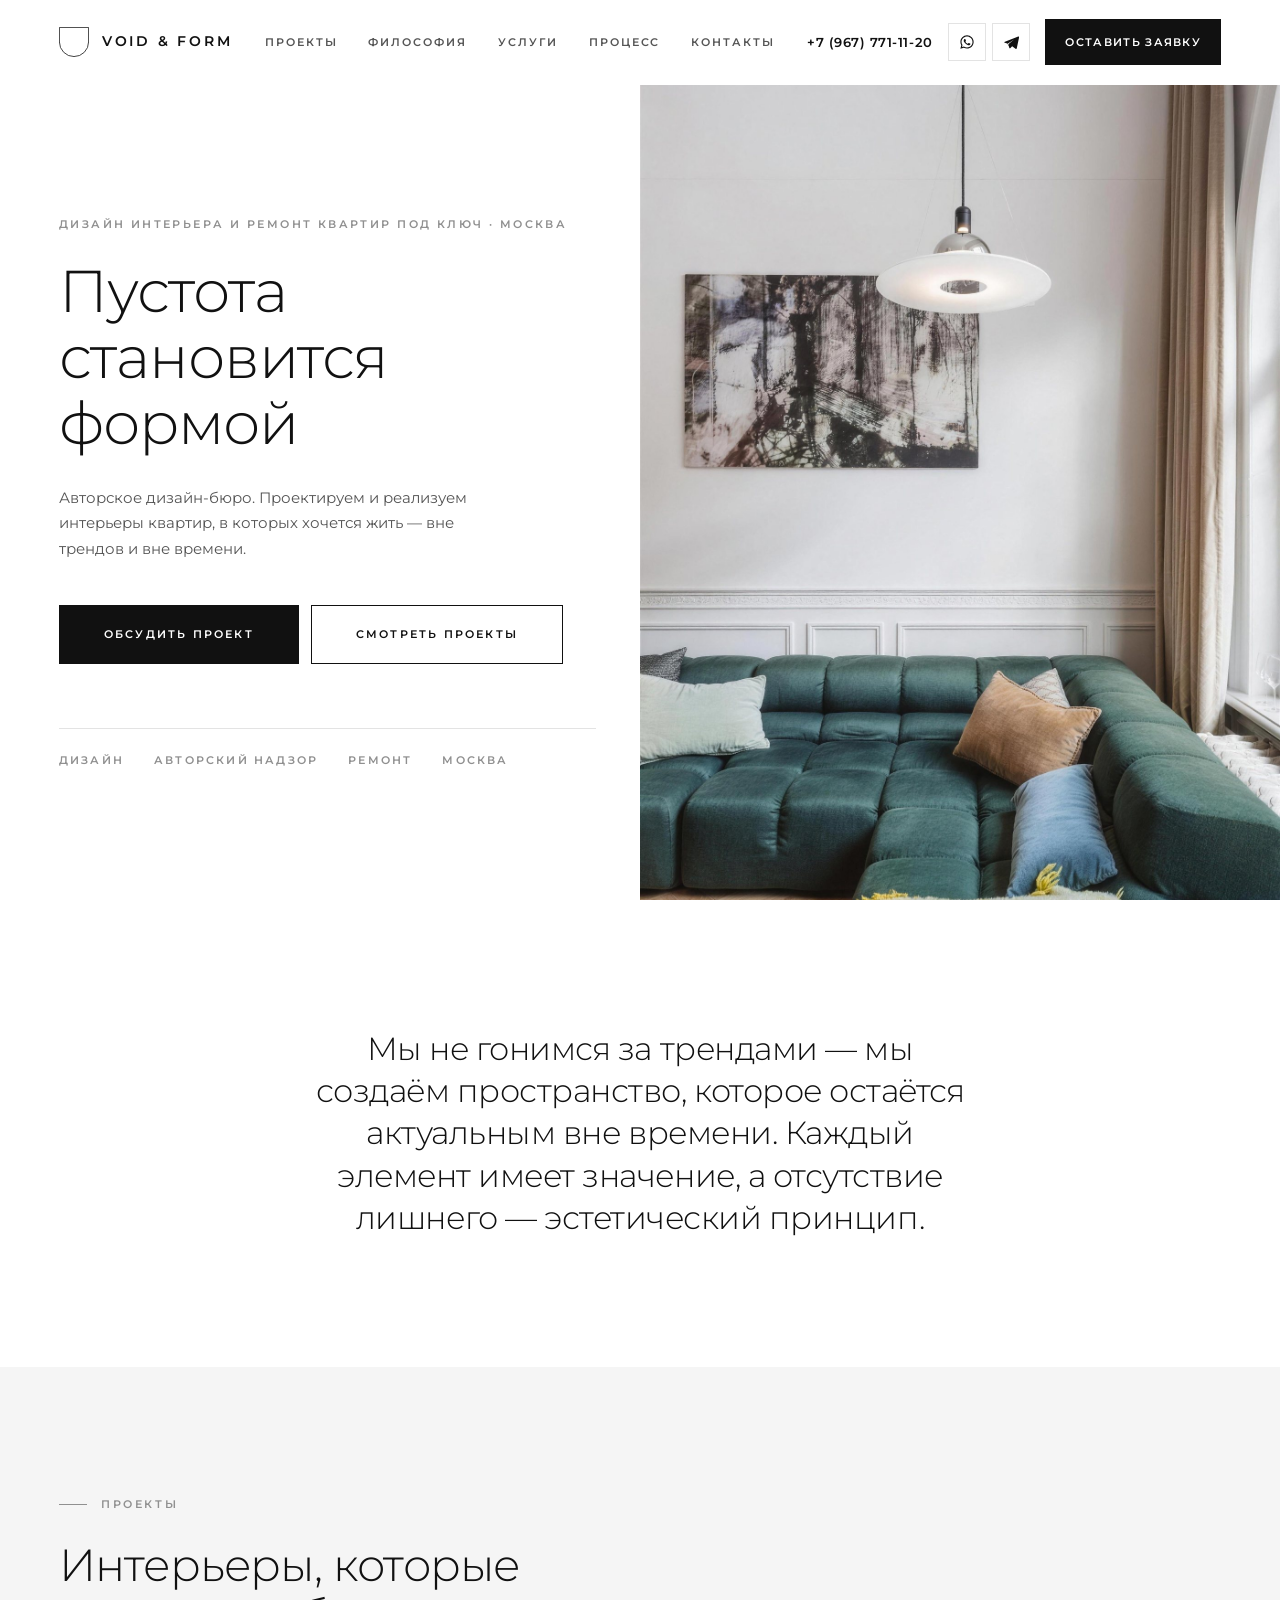
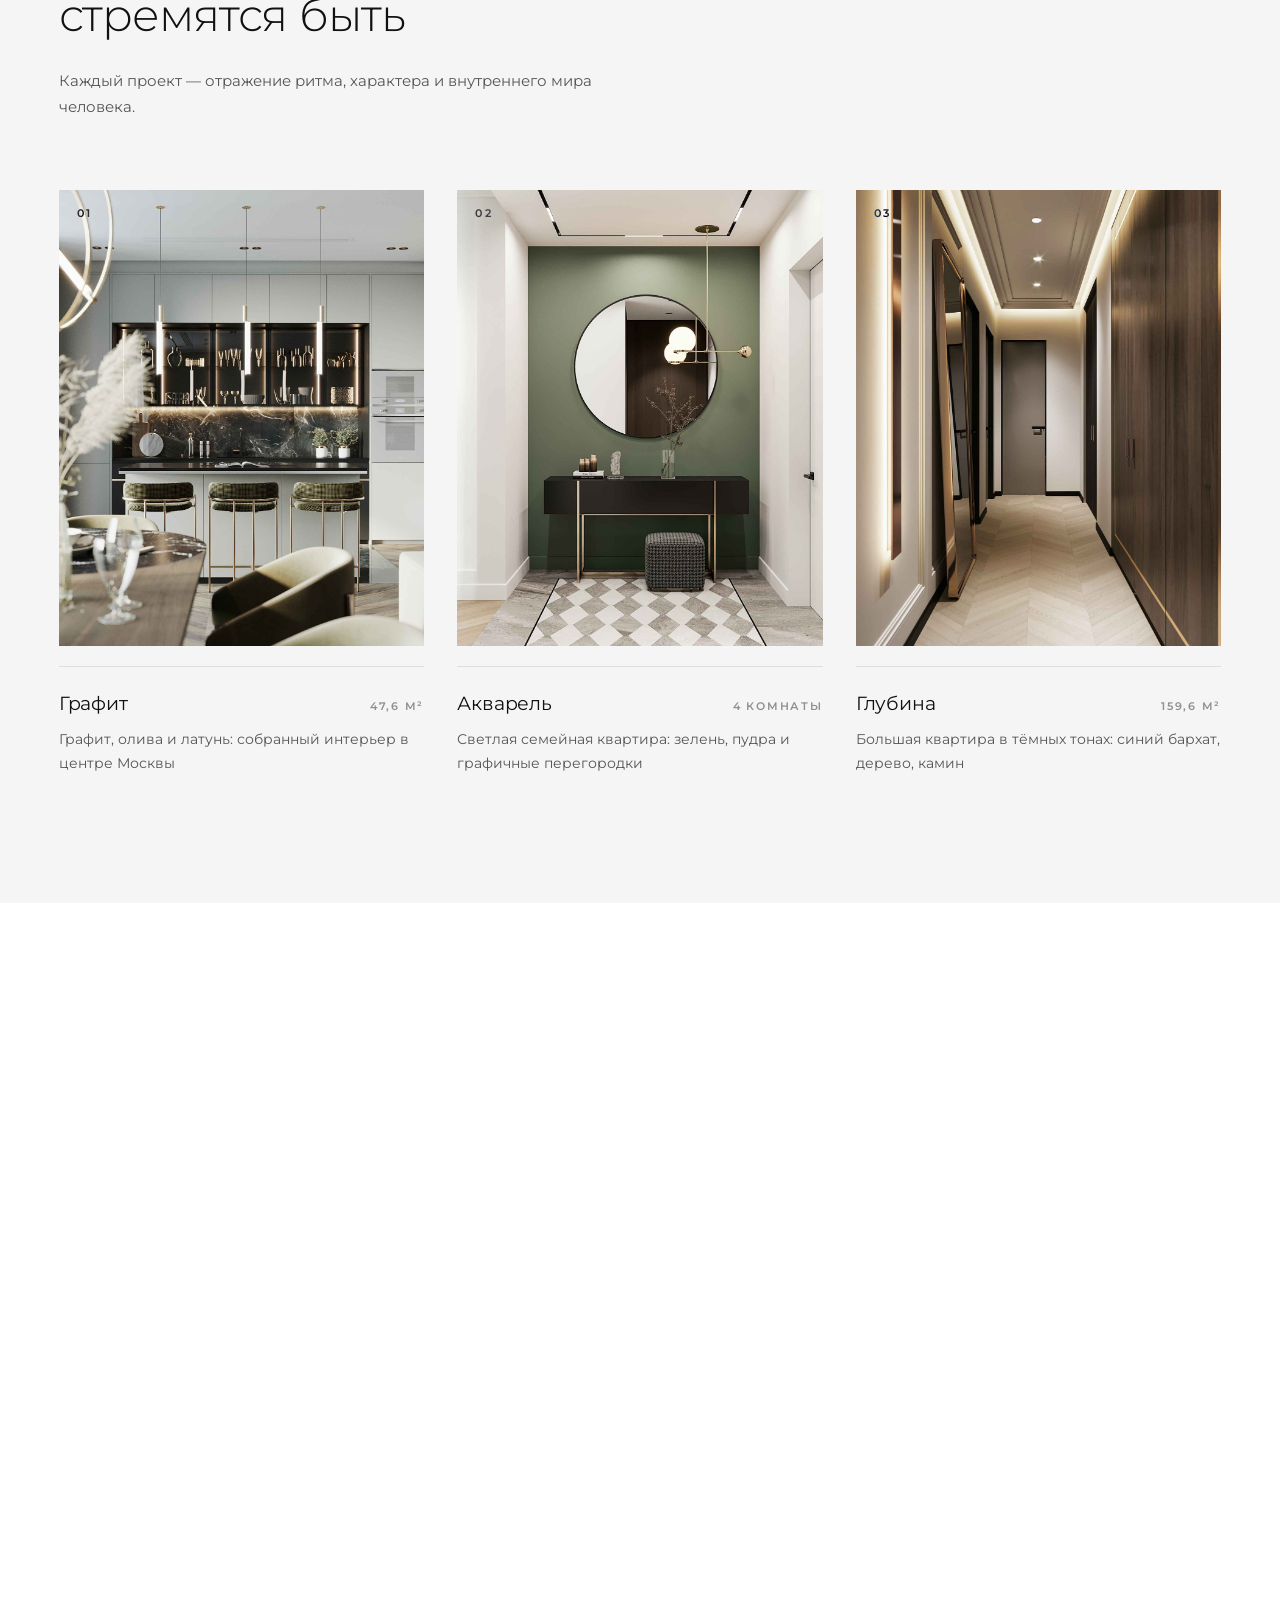
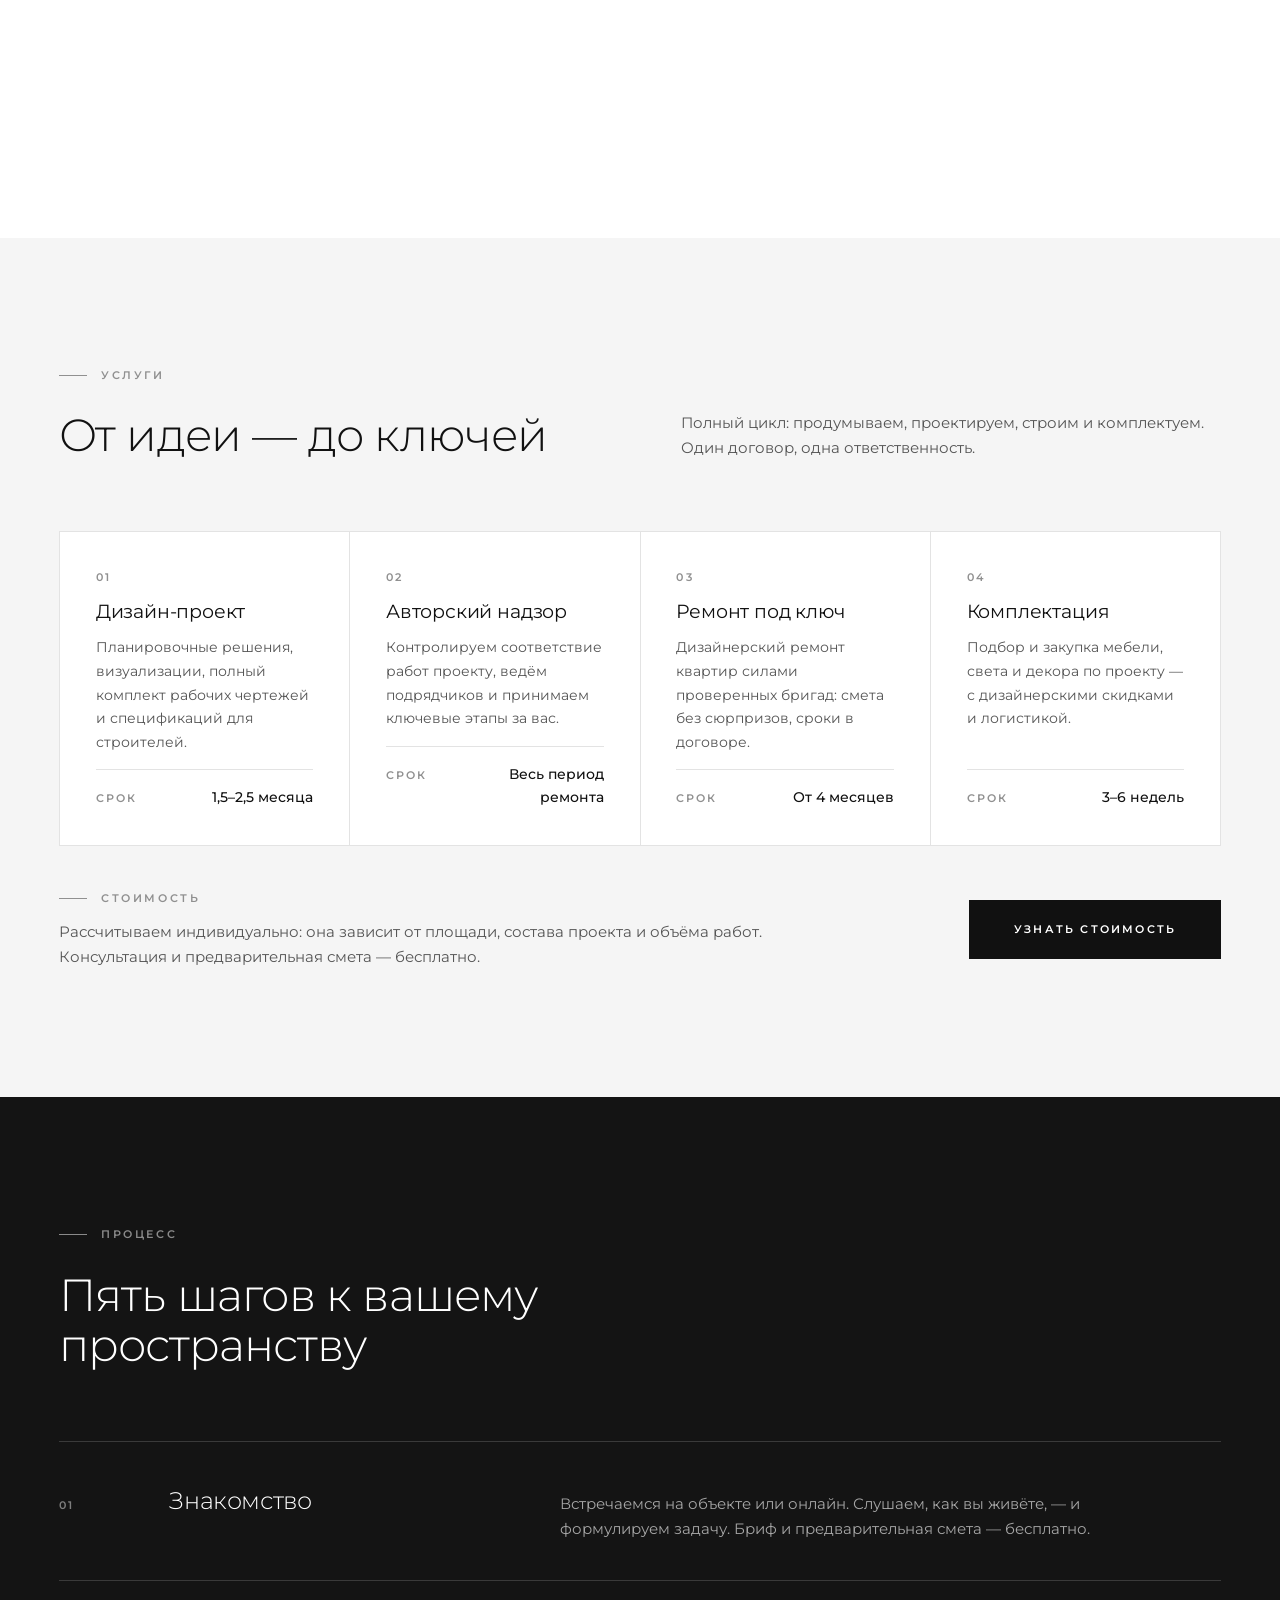
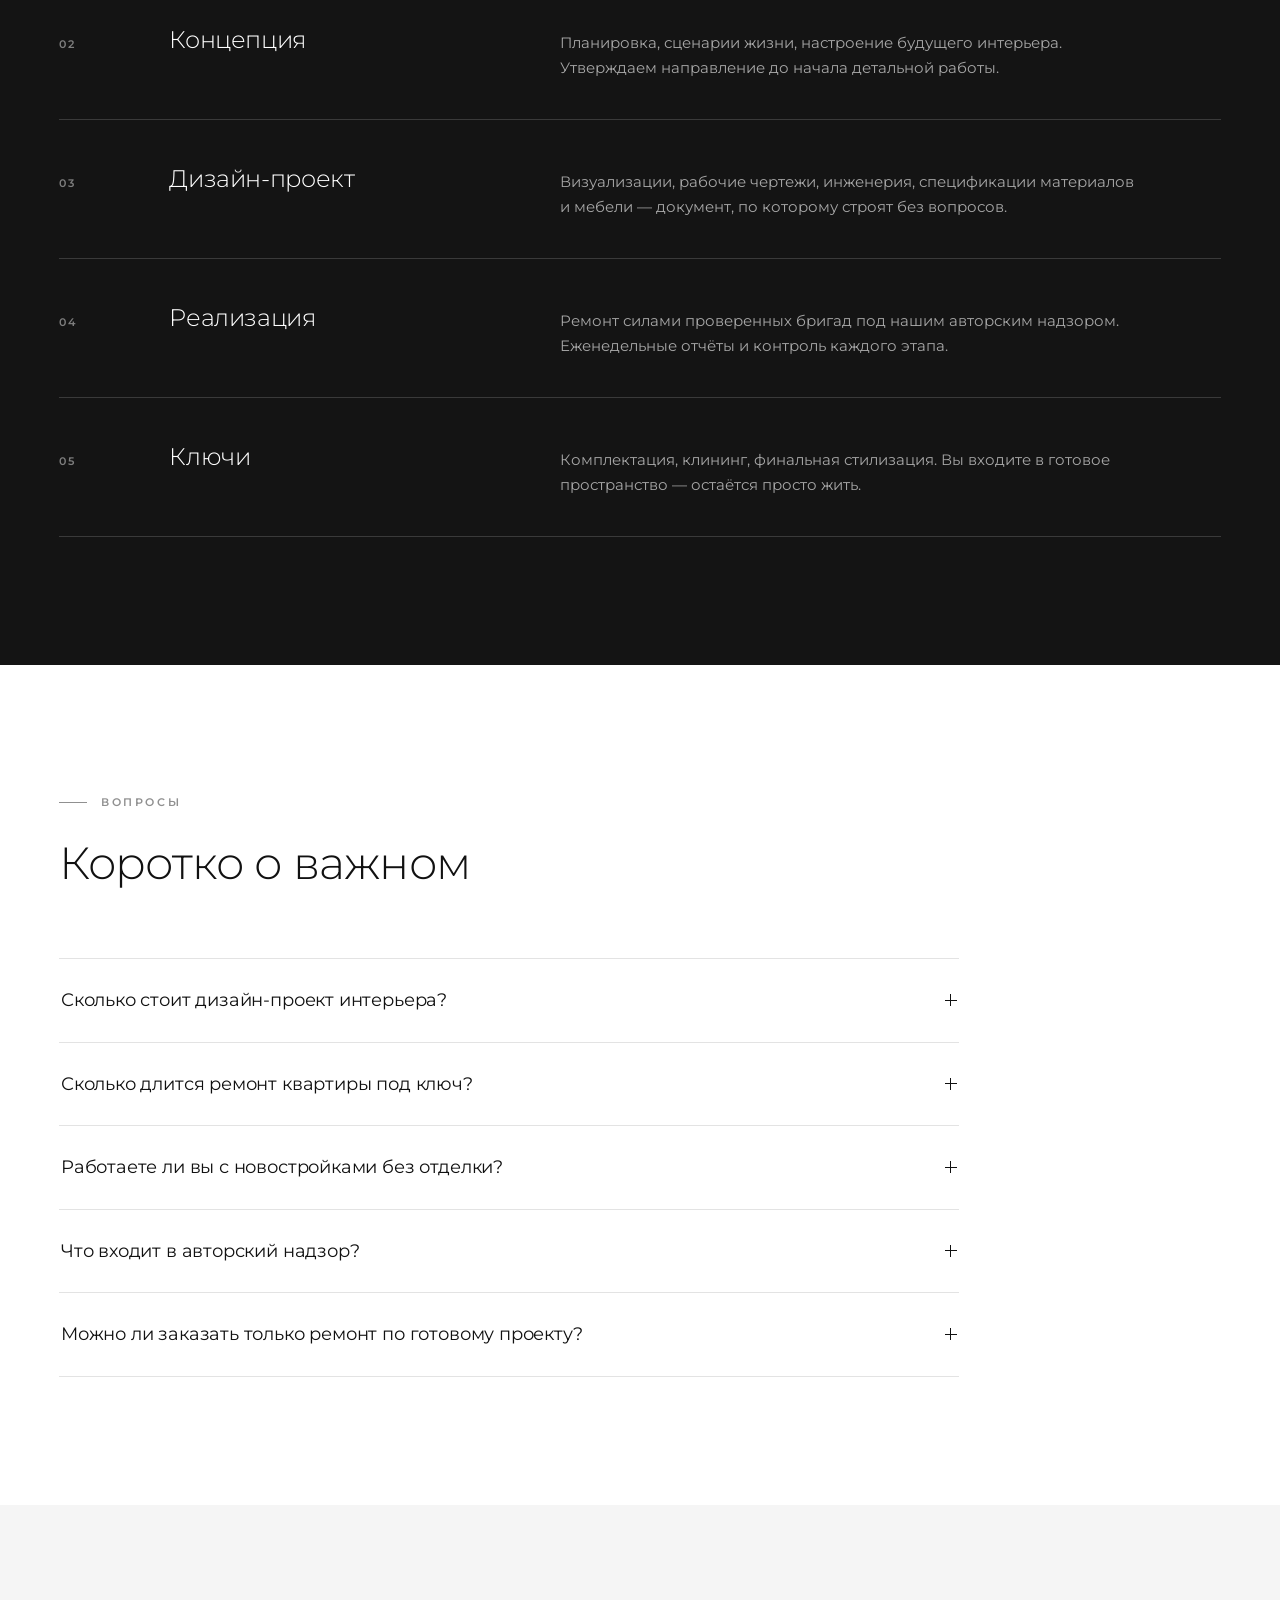
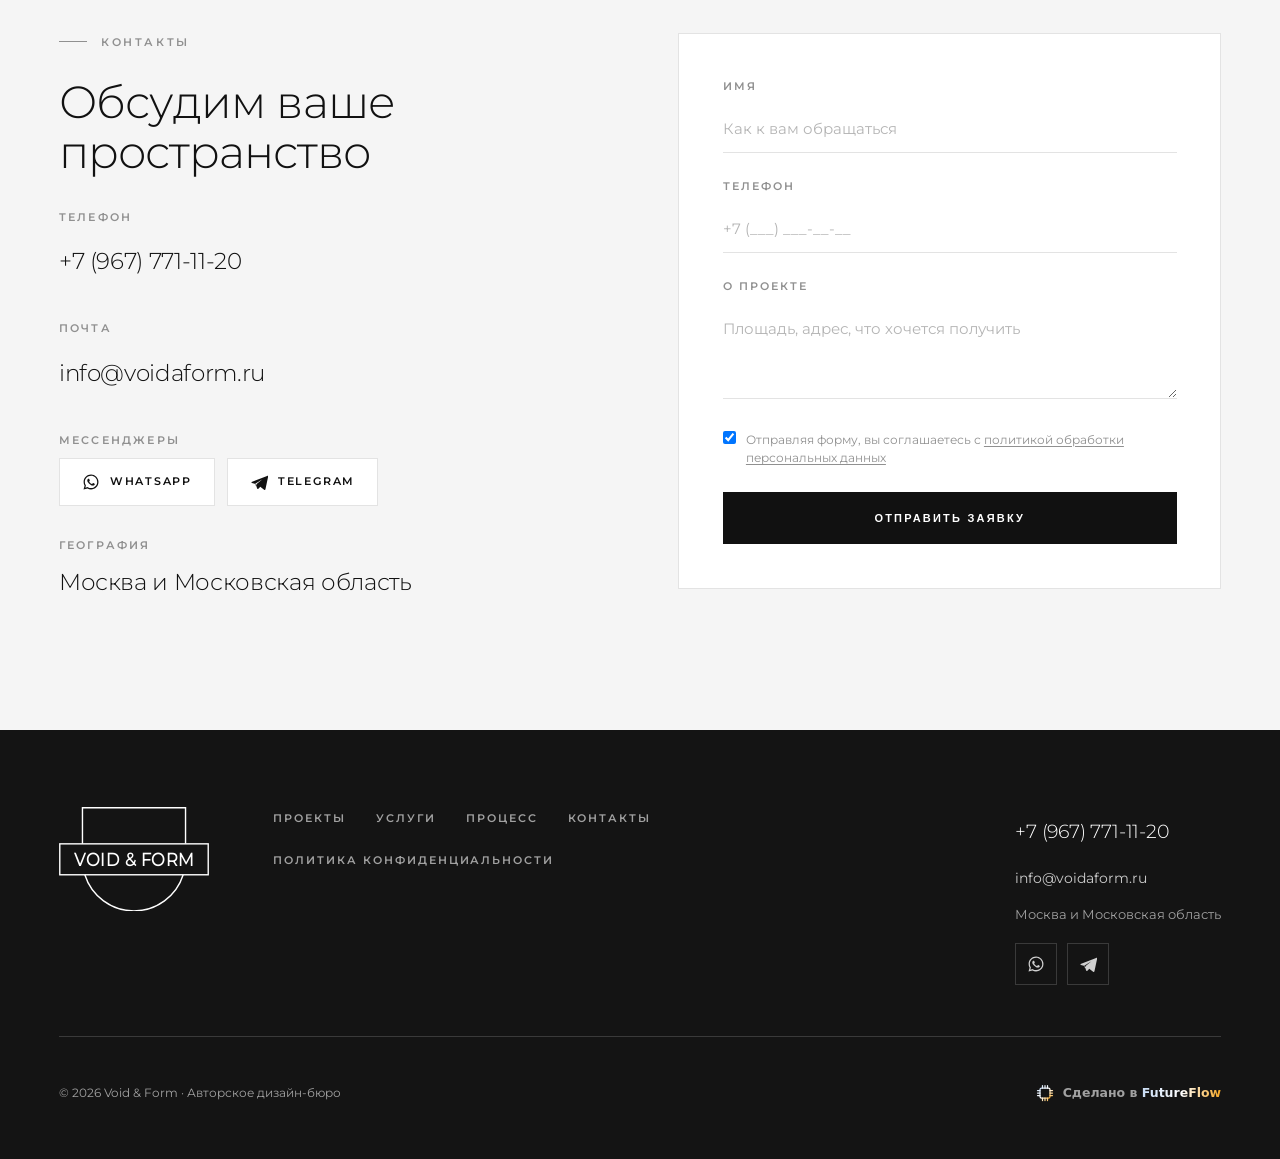
==== commit 0f6fe1a1: "Заявки с сайта уходят в Telegram, WhatsApp остаётся запасным путём - api/lead.php: приём заявки и от" ====
--- a/index.html
+++ b/index.html
@@ -448,7 +448,8 @@
             <p>Москва и Московская область</p>
           </div>
         </div>
-        <form class="form reveal" id="lead-form" novalidate>
+        <form class="form reveal" id="lead-form" novalidate data-endpoint="api/lead.php">
+          <input class="form__trap" type="text" name="company" tabindex="-1" autocomplete="off" aria-hidden="true">
           <input type="hidden" name="source" value="Форма в разделе «Контакты»">
           <div class="form__field">
             <label for="f-name">Имя</label>
@@ -540,7 +541,8 @@
       <button class="modal__close" type="button" data-modal-close aria-label="Закрыть окно"></button>
       <h2 class="modal__title" id="callback-title">Оставить заявку</h2>
       <p class="modal__text">Оставьте имя и телефон — перезвоним в течение рабочего дня и бесплатно посчитаем смету.</p>
-      <form class="form" id="callback-form" novalidate>
+      <form class="form" id="callback-form" novalidate data-endpoint="api/lead.php">
+        <input class="form__trap" type="text" name="company" tabindex="-1" autocomplete="off" aria-hidden="true">
         <input type="hidden" name="source" value="Оставить заявку">
         <div class="form__field">
           <label for="cb-name">Имя</label>
--- a/css/style.css
+++ b/css/style.css
@@ -775,6 +775,18 @@
 }
 
 .form__consent a { text-decoration: underline; text-underline-offset: 2px; }
+
+/* ловушка для спам-ботов: человек поля не видит, автозаполнялка — да */
+.form__trap {
+  position: absolute;
+  width: 1px;
+  height: 1px;
+  padding: 0;
+  border: 0;
+  overflow: hidden;
+  clip-path: inset(50%);
+  white-space: nowrap;
+}
 
 .form__done {
   display: none;
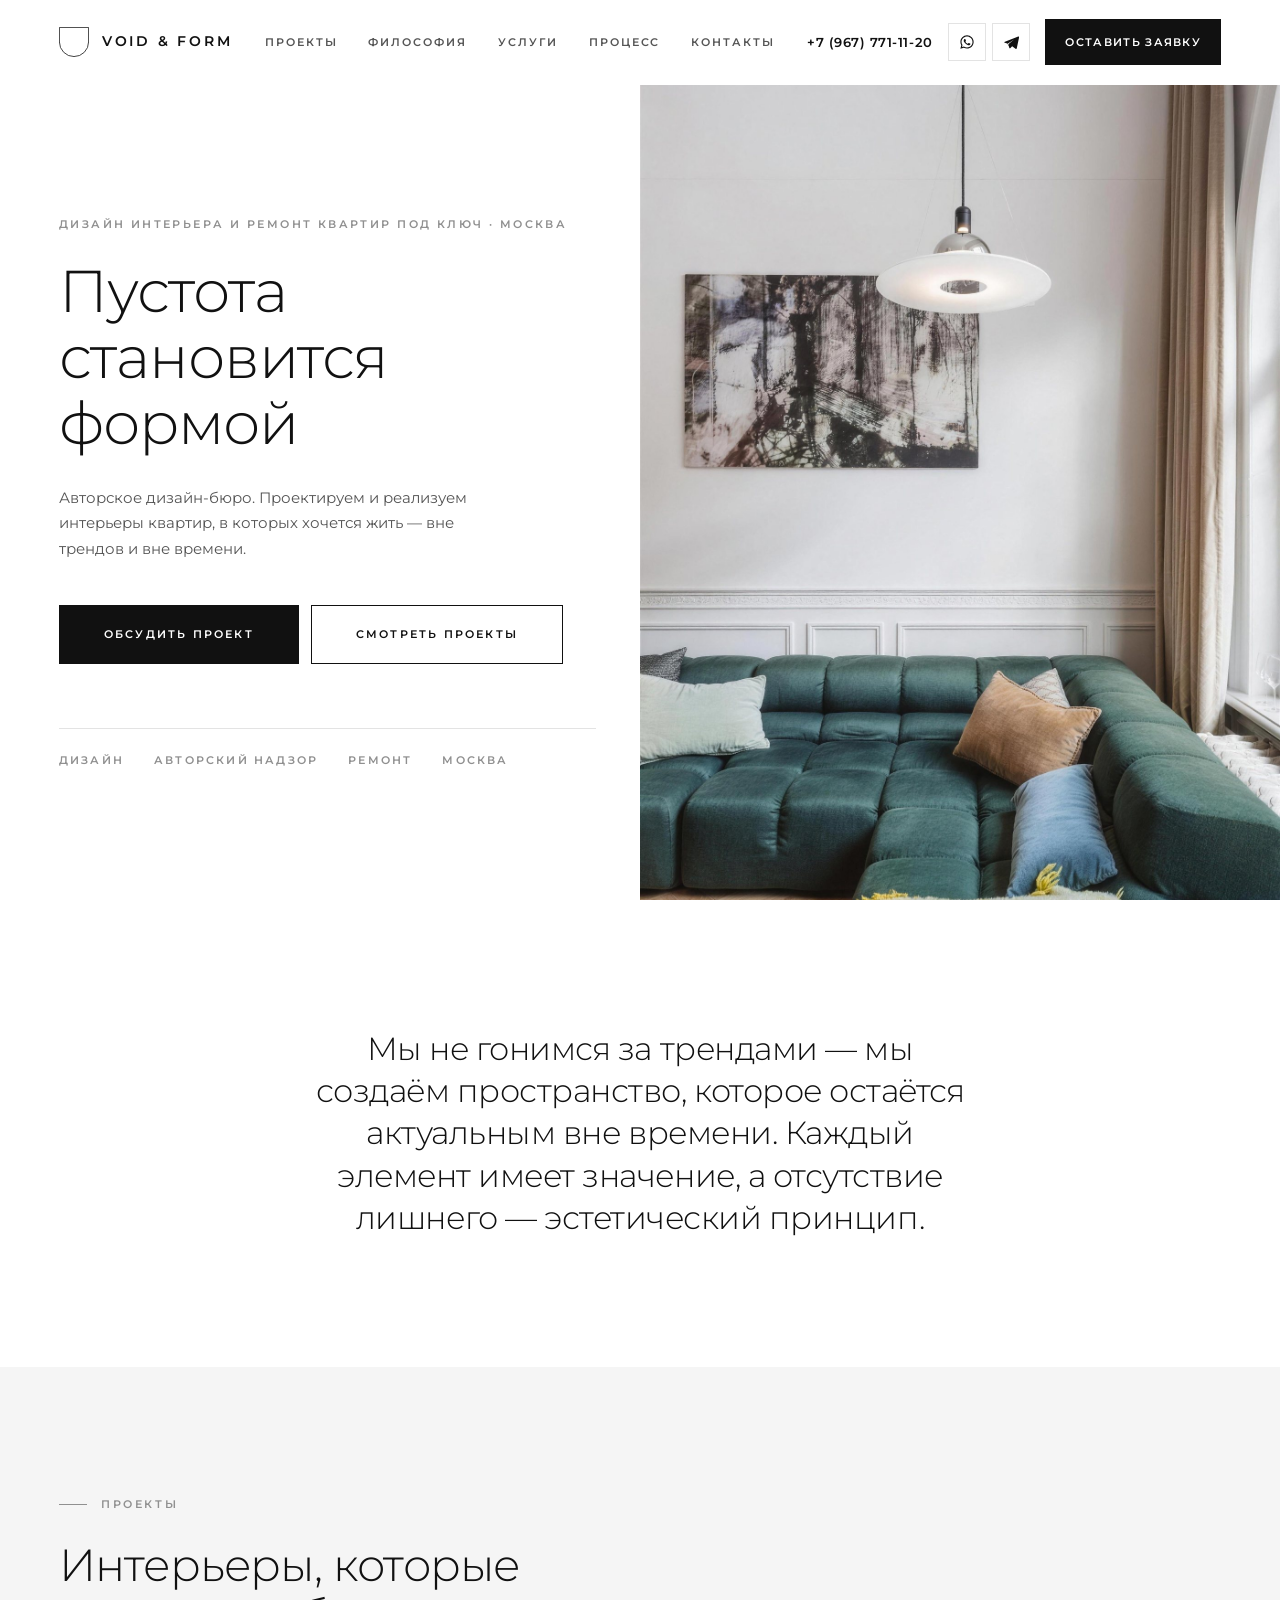
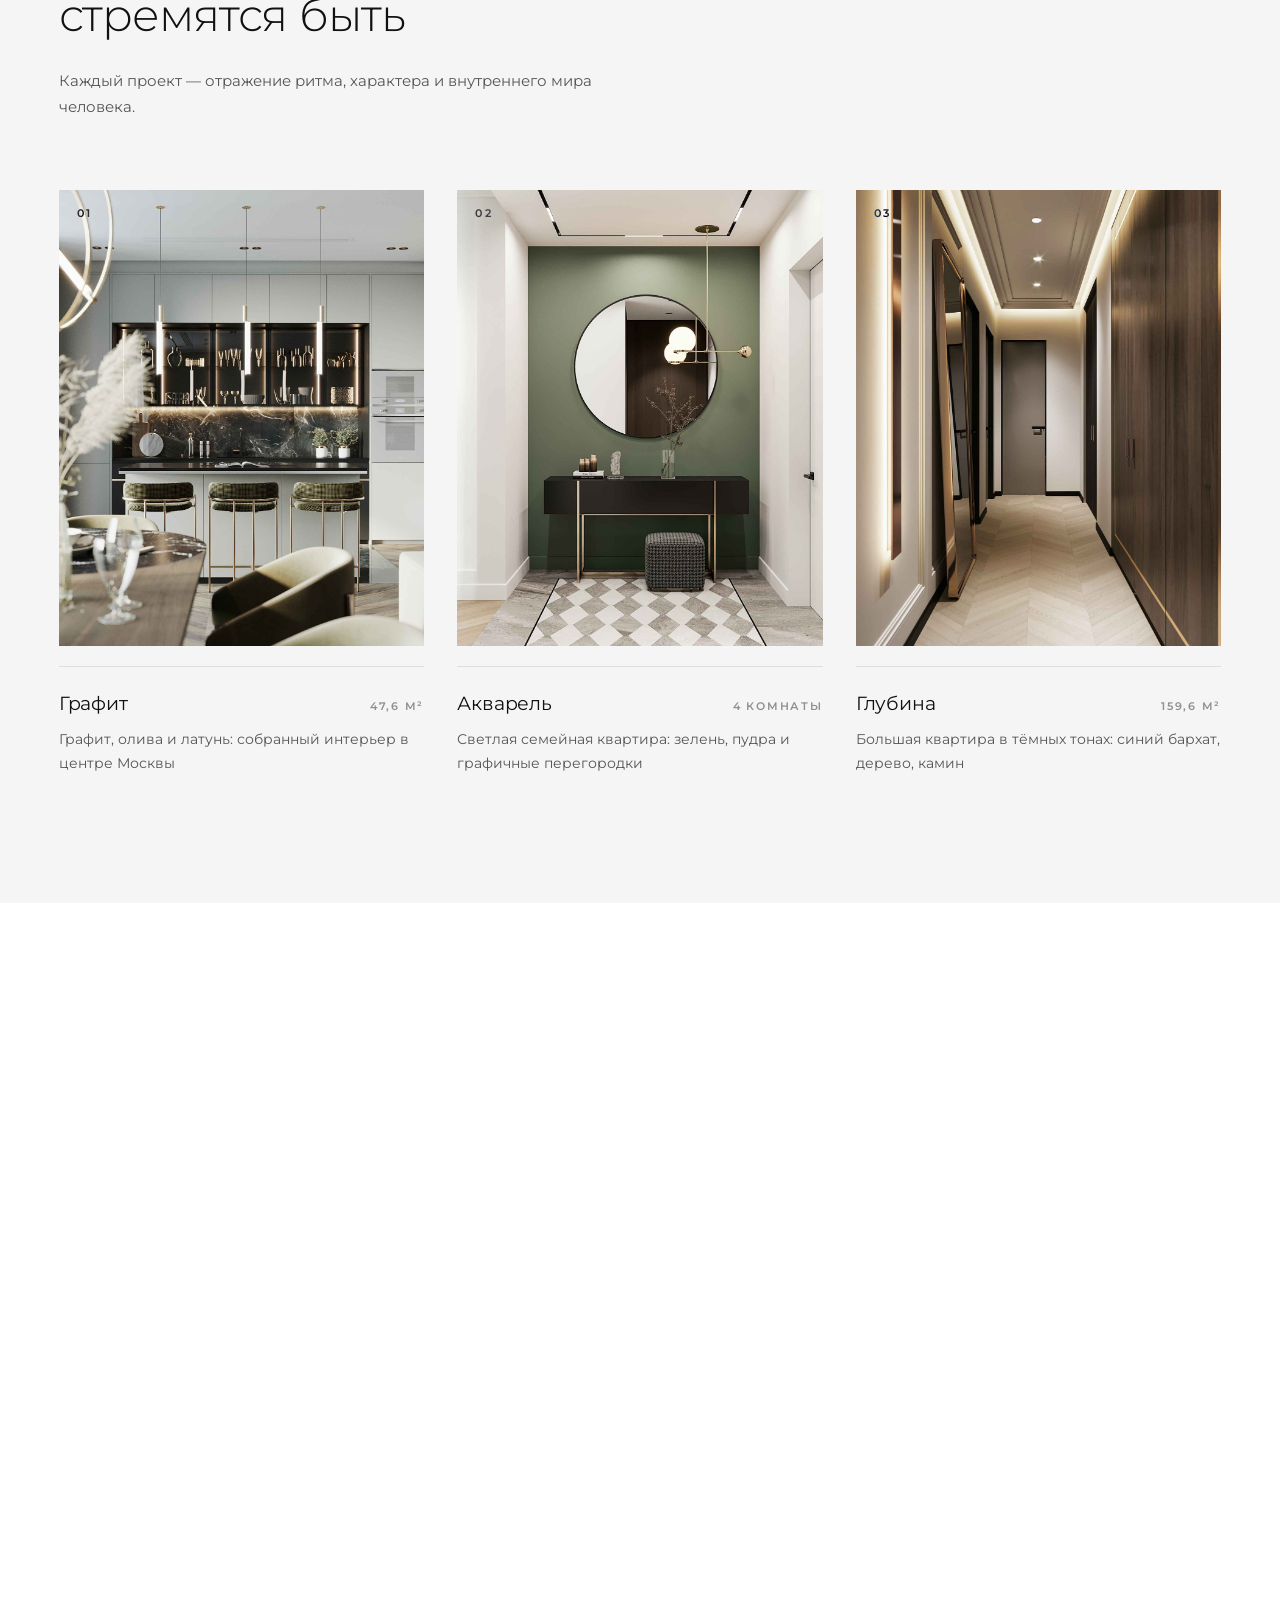
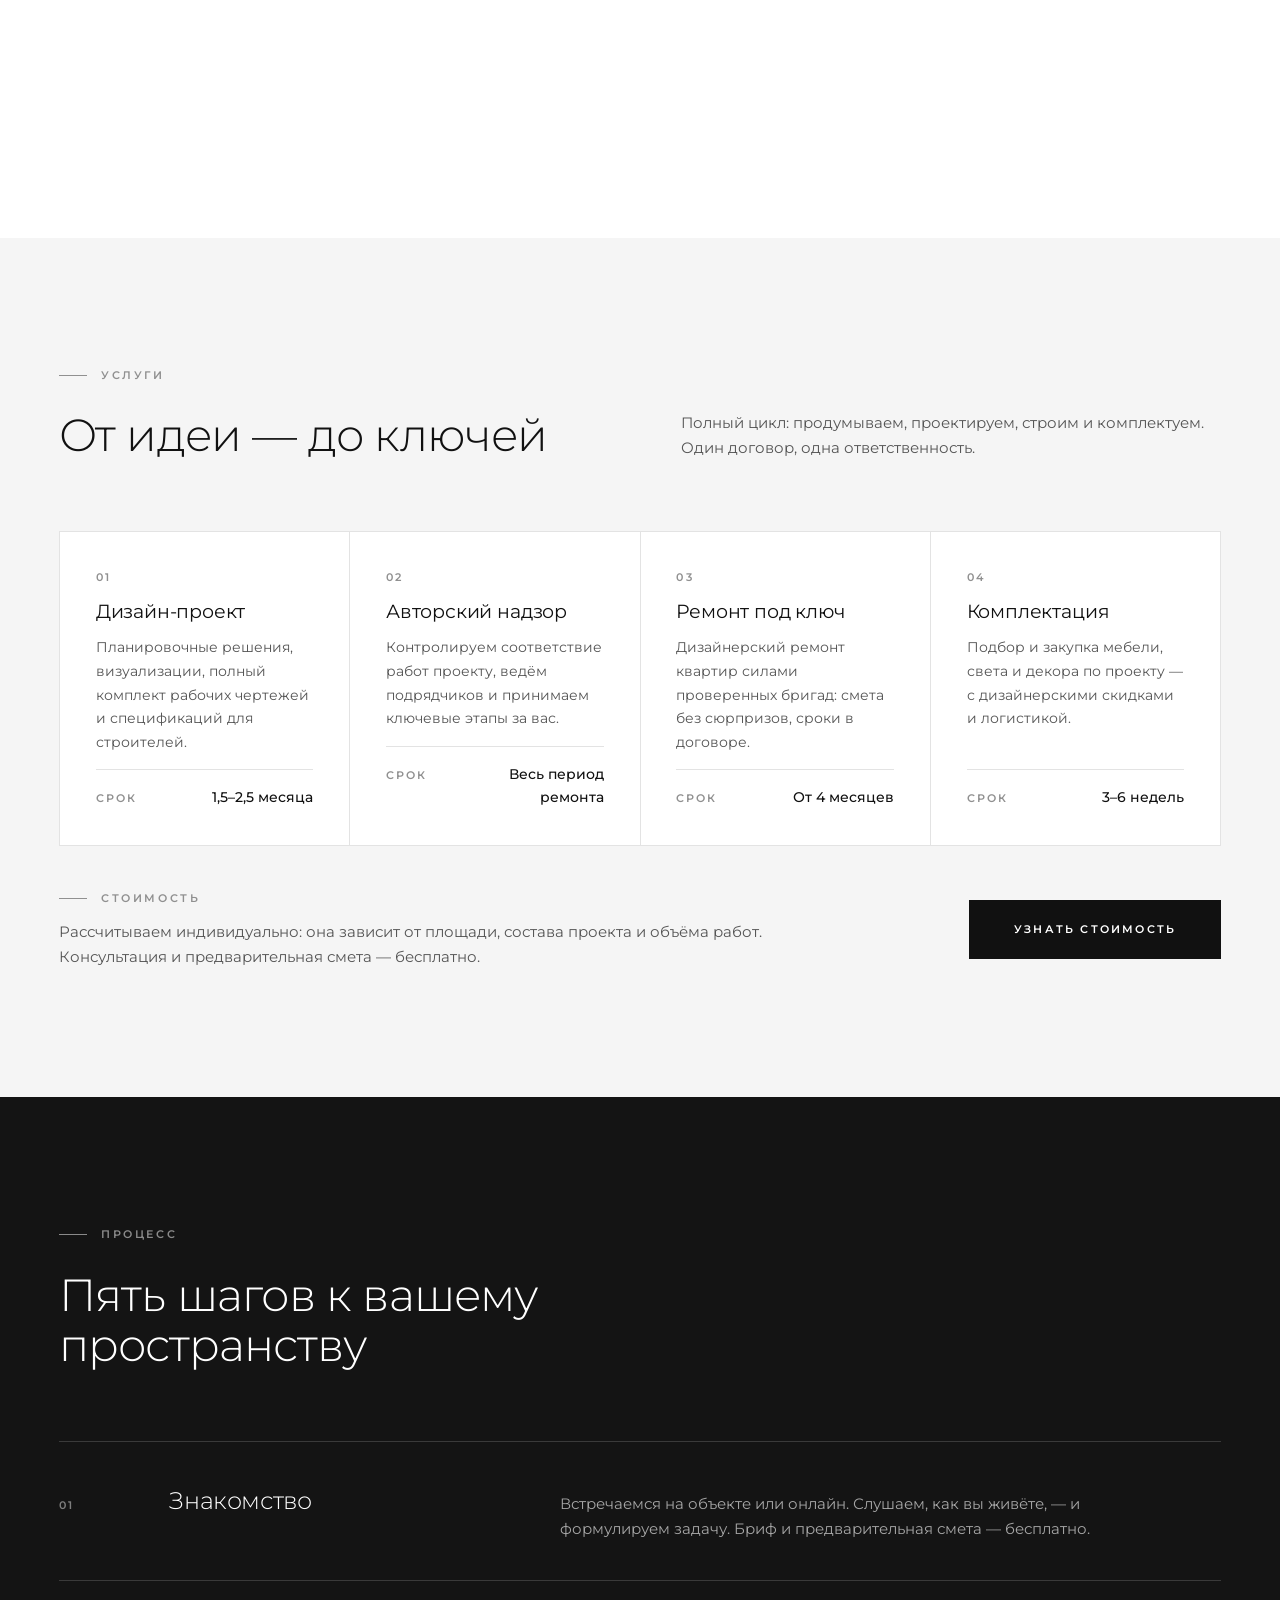
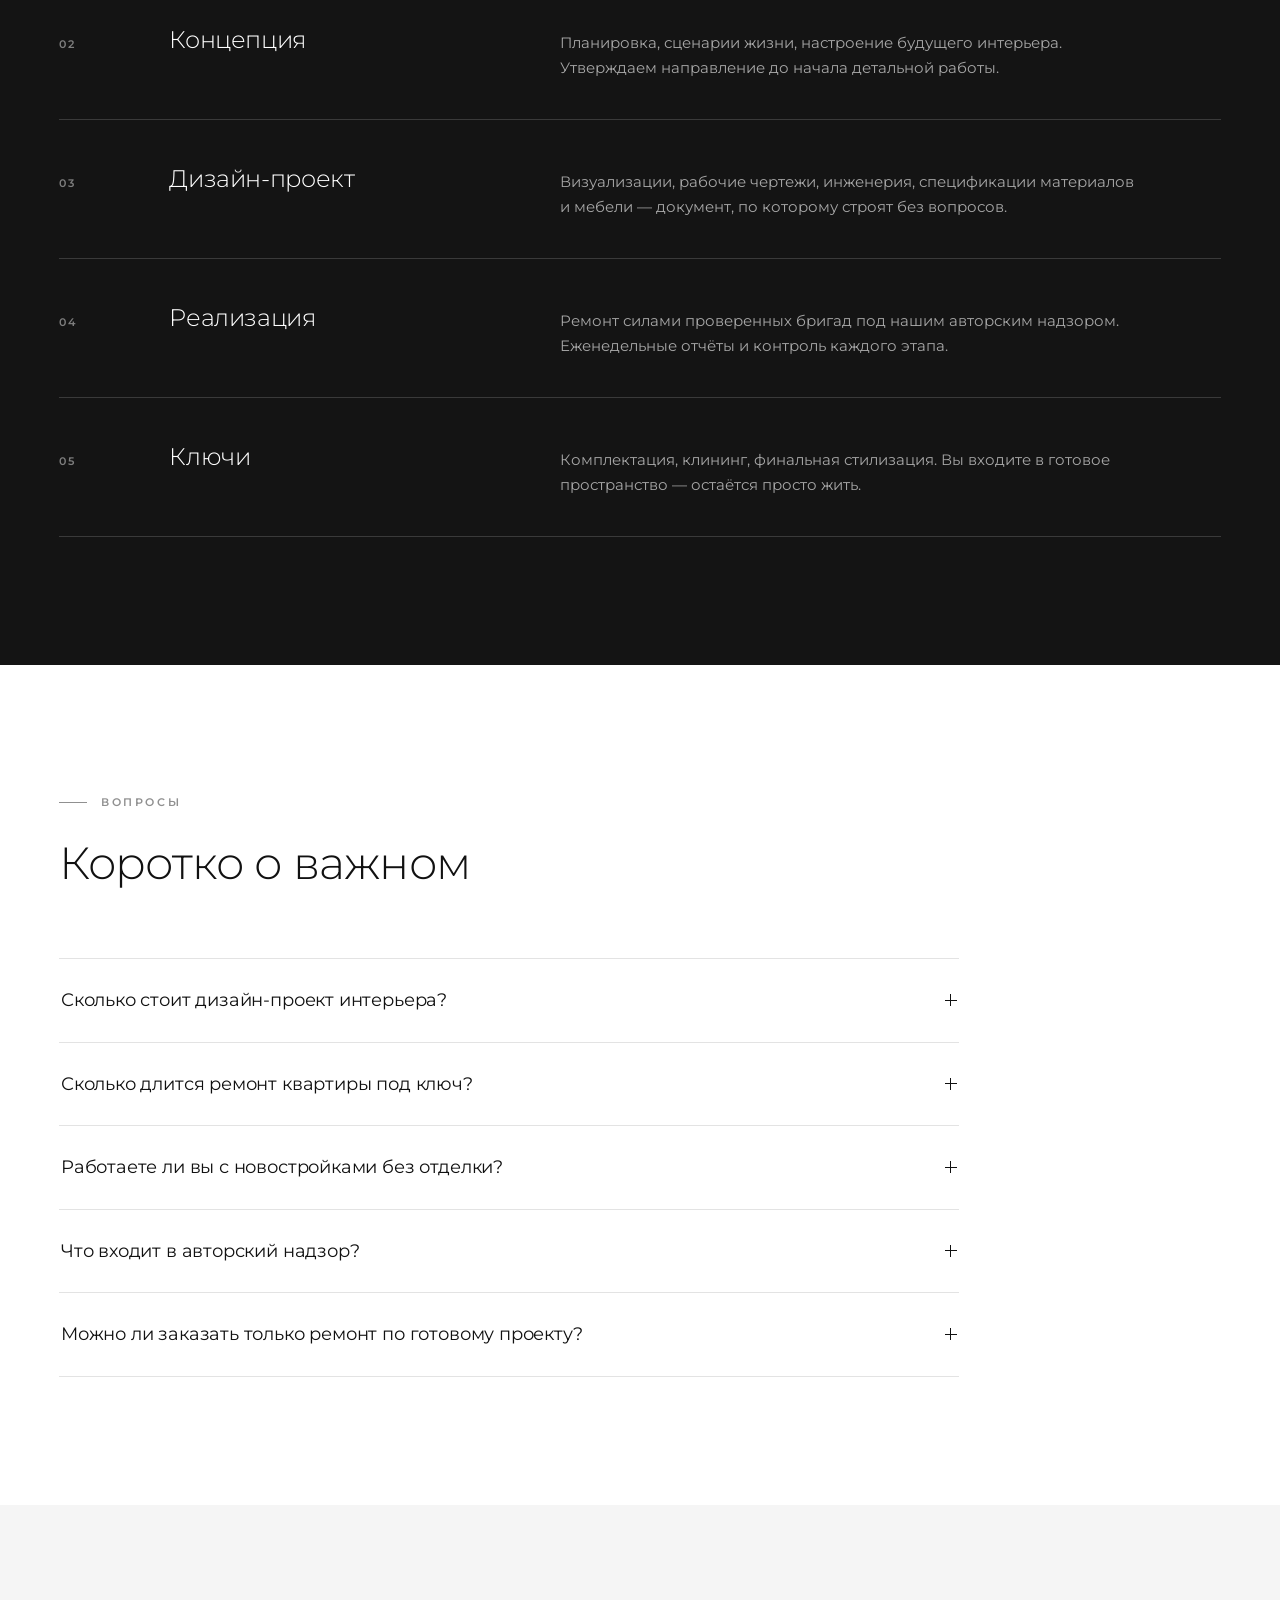
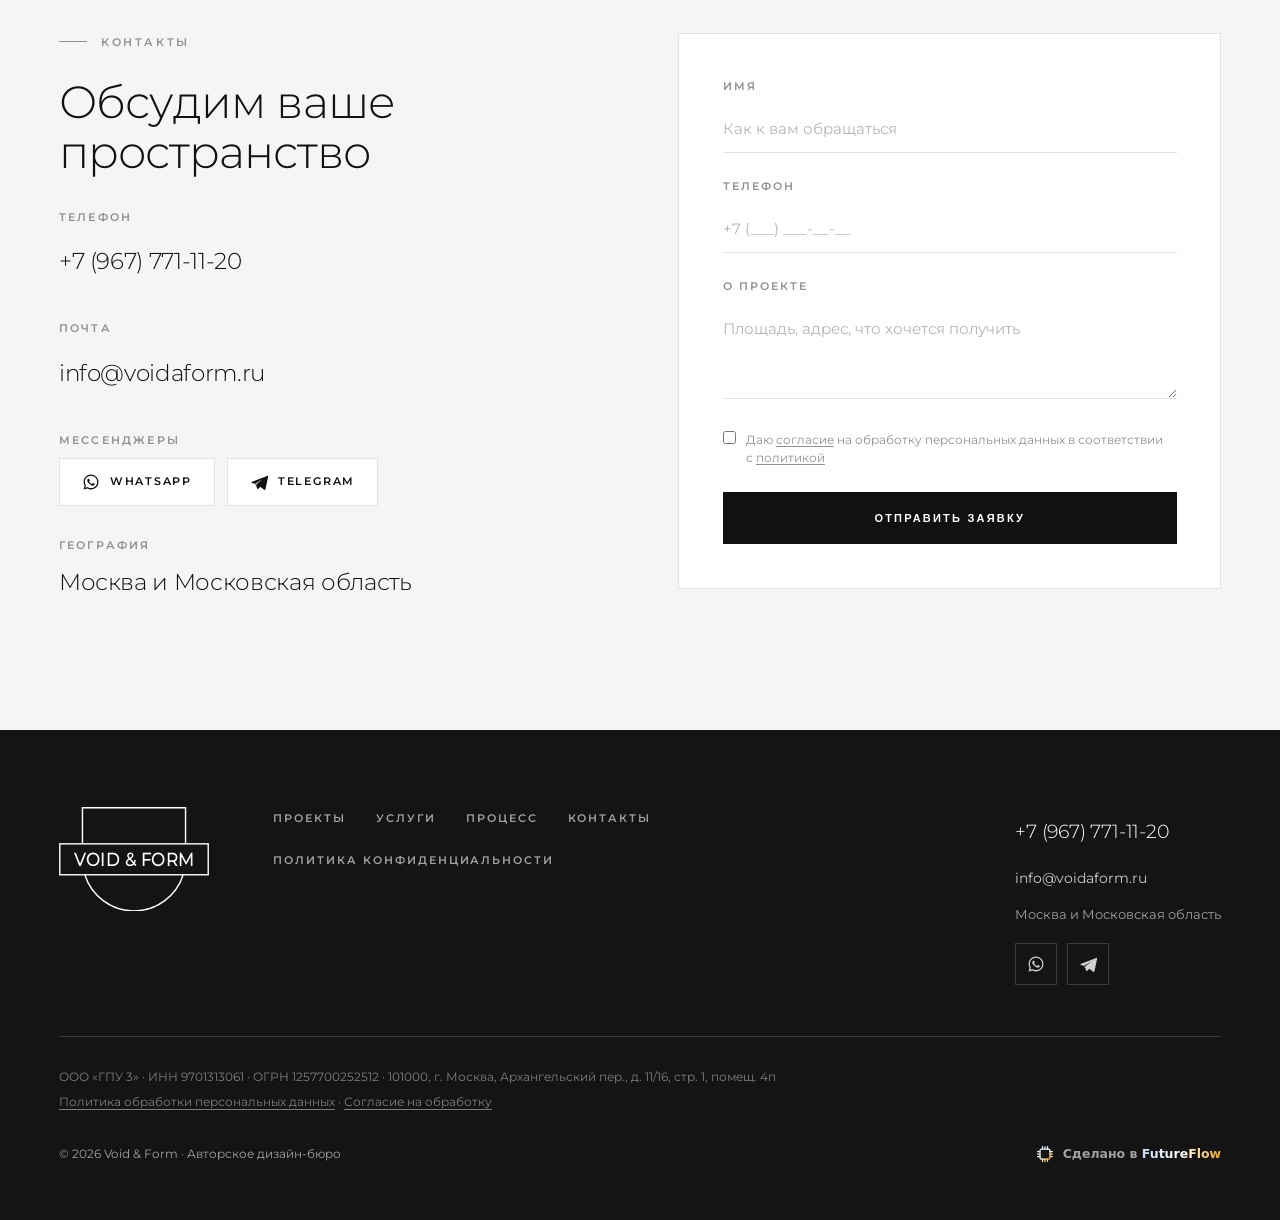
==== commit 49b89a7c: "Юридические документы сайта: оператор ООО «ГПУ 3», политика и согласие по 152-ФЗ - privacy.html: пол" ====
--- a/index.html
+++ b/index.html
@@ -32,13 +32,15 @@
     "@id": "https://voidaform.ru/#org",
     "name": "Void & Form",
     "alternateName": "Войд энд Форм — авторское дизайн-бюро",
+    "legalName": "ООО «ГПУ 3»",
+    "taxID": "9701313061",
     "description": "Авторское дизайн-бюро: дизайн-проекты интерьеров, авторский надзор, дизайнерский ремонт квартир под ключ.",
     "url": "https://voidaform.ru/",
     "telephone": "+79677711120",
     "email": "info@voidaform.ru",
     "image": "https://voidaform.ru/assets/img/hero.jpg",
     "priceRange": "₽₽₽",
-    "address": { "@type": "PostalAddress", "addressLocality": "Москва", "addressCountry": "RU" },
+    "address": { "@type": "PostalAddress", "streetAddress": "Архангельский пер., д. 11/16, стр. 1, помещ. 4п", "postalCode": "101000", "addressLocality": "Москва", "addressCountry": "RU" },
     "areaServed": "Москва и Московская область",
     "openingHours": "Mo-Su 09:00-21:00",
     "contactPoint": {
@@ -464,8 +466,8 @@
             <textarea id="f-msg" name="message" rows="3" placeholder="Площадь, адрес, что хочется получить"></textarea>
           </div>
           <label class="form__consent">
-            <input type="checkbox" required checked>
-            <span>Отправляя форму, вы соглашаетесь с <a href="privacy.html">политикой обработки персональных данных</a></span>
+            <input type="checkbox" required>
+            <span>Даю <a href="consent.html">согласие</a> на обработку персональных данных в соответствии с <a href="privacy.html">политикой</a></span>
           </label>
           <button class="btn" type="submit">Отправить заявку</button>
           <p class="form__done">Спасибо! Мы свяжемся с вами в ближайшее время. Быстрее всего — по телефону <a href="tel:+79677711120">+7 (967) 771-11-20</a> или на почту <a href="mailto:info@voidaform.ru">info@voidaform.ru</a>.</p>
@@ -506,6 +508,10 @@
           </div>
         </div>
       </div>
+      <div class="footer__legal">
+        <span>ООО «ГПУ 3» · ИНН 9701313061 · ОГРН 1257700252512 · 101000, г. Москва, Архангельский пер., д. 11/16, стр. 1, помещ. 4п</span>
+        <span><a href="privacy.html">Политика обработки персональных данных</a> · <a href="consent.html">Согласие на обработку</a></span>
+      </div>
       <div class="footer__bottom">
         <span>© 2026 Void &amp; Form · Авторское дизайн-бюро</span>
         <a href="https://futureflow.ru" target="_blank" rel="noopener" aria-label="Сделано в FutureFlow"
@@ -553,8 +559,8 @@
           <input id="cb-phone" name="phone" type="tel" autocomplete="tel" required placeholder="+7 (___) ___-__-__">
         </div>
         <label class="form__consent">
-          <input type="checkbox" required checked>
-          <span>Отправляя форму, вы соглашаетесь с <a href="privacy.html">политикой обработки персональных данных</a></span>
+          <input type="checkbox" required>
+          <span>Даю <a href="consent.html">согласие</a> на обработку персональных данных в соответствии с <a href="privacy.html">политикой</a></span>
         </label>
         <button class="btn" type="submit">Отправить заявку</button>
         <p class="form__done">Спасибо! Мы свяжемся с вами в ближайшее время.</p>
--- a/css/style.css
+++ b/css/style.css
@@ -867,13 +867,35 @@
   color: #fff;
 }
 
+/* реквизиты юрлица — требование закона о защите прав потребителей */
+.footer__legal {
+  display: flex;
+  flex-direction: column;
+  gap: 4px;
+  /* разделитель уже даёт border-bottom у .footer__top — своей линии не нужно */
+  margin-top: clamp(20px, 2.6vw, 30px);
+  font-size: 12px;
+  line-height: 1.7;
+  color: rgba(255, 255, 255, .45);
+}
+
+.footer__legal a {
+  display: inline-block;
+  padding: 10px 0;
+  margin: -10px 0; /* зона нажатия ≥32px без раздувания вёрстки */
+  text-decoration: underline;
+  text-underline-offset: 3px;
+  transition: color .3s;
+}
+.footer__legal a:hover { color: #fff; }
+
 .footer__bottom {
   display: flex;
   flex-wrap: wrap;
   align-items: center;
   justify-content: space-between;
   gap: 16px;
-  padding-top: clamp(24px, 3vw, 34px);
+  padding-top: clamp(14px, 1.8vw, 20px);
   font-size: 12px;
 }
 
@@ -991,6 +1013,10 @@
 .text-page__body { margin-top: clamp(26px, 3vw, 40px); display: flex; flex-direction: column; gap: 18px; }
 .text-page__body p { color: var(--ink-soft); font-size: 15px; }
 .text-page__body a { text-decoration: underline; text-underline-offset: 3px; }
+.text-page__body h2 { margin-top: 22px; font-size: 19px; font-weight: 500; letter-spacing: -.01em; }
+.text-page__body ul { margin: 0; padding-left: 20px; display: flex; flex-direction: column; gap: 8px; }
+.text-page__body li { color: var(--ink-soft); font-size: 15px; }
+.text-page__note { margin-top: 8px; padding: 16px 18px; background: var(--bg-soft); font-size: 13.5px; color: var(--muted); }
 
 /* ---------- Плавающая кнопка связи (только смартфоны) ---------- */
 
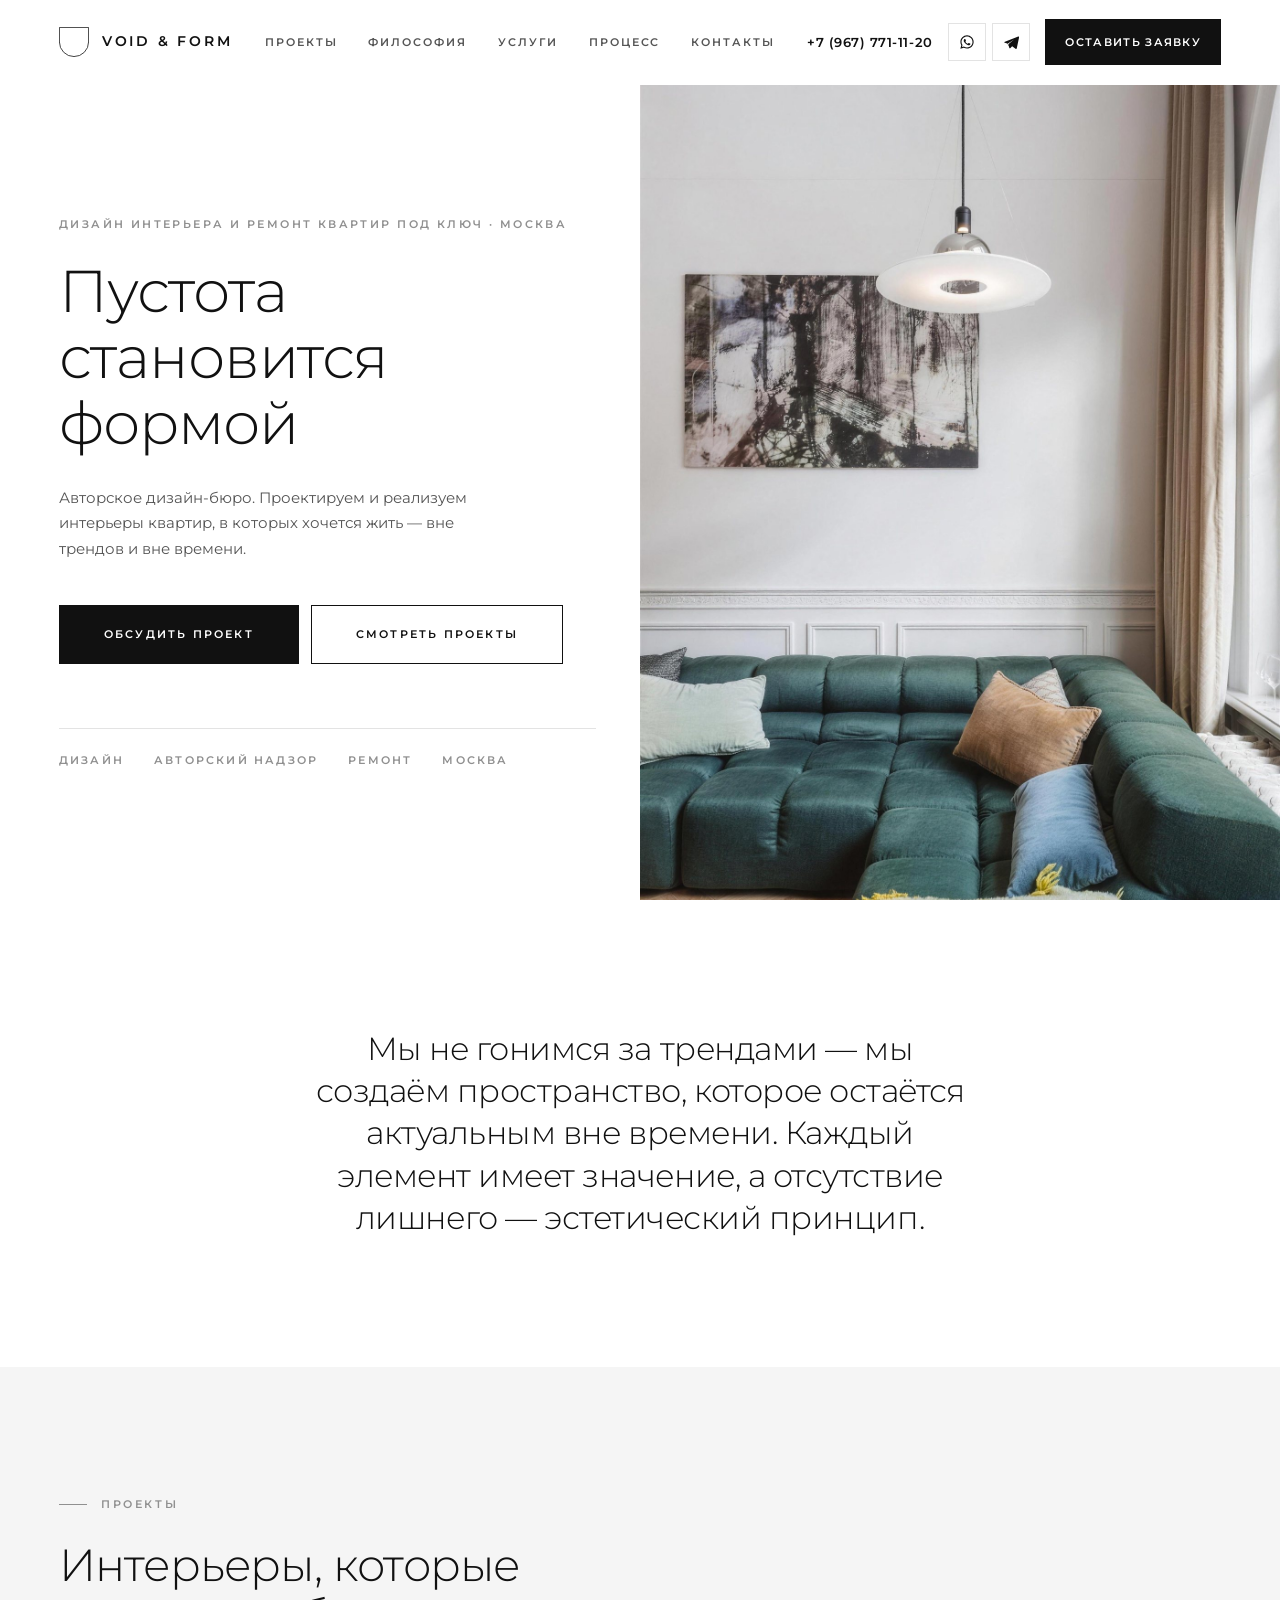
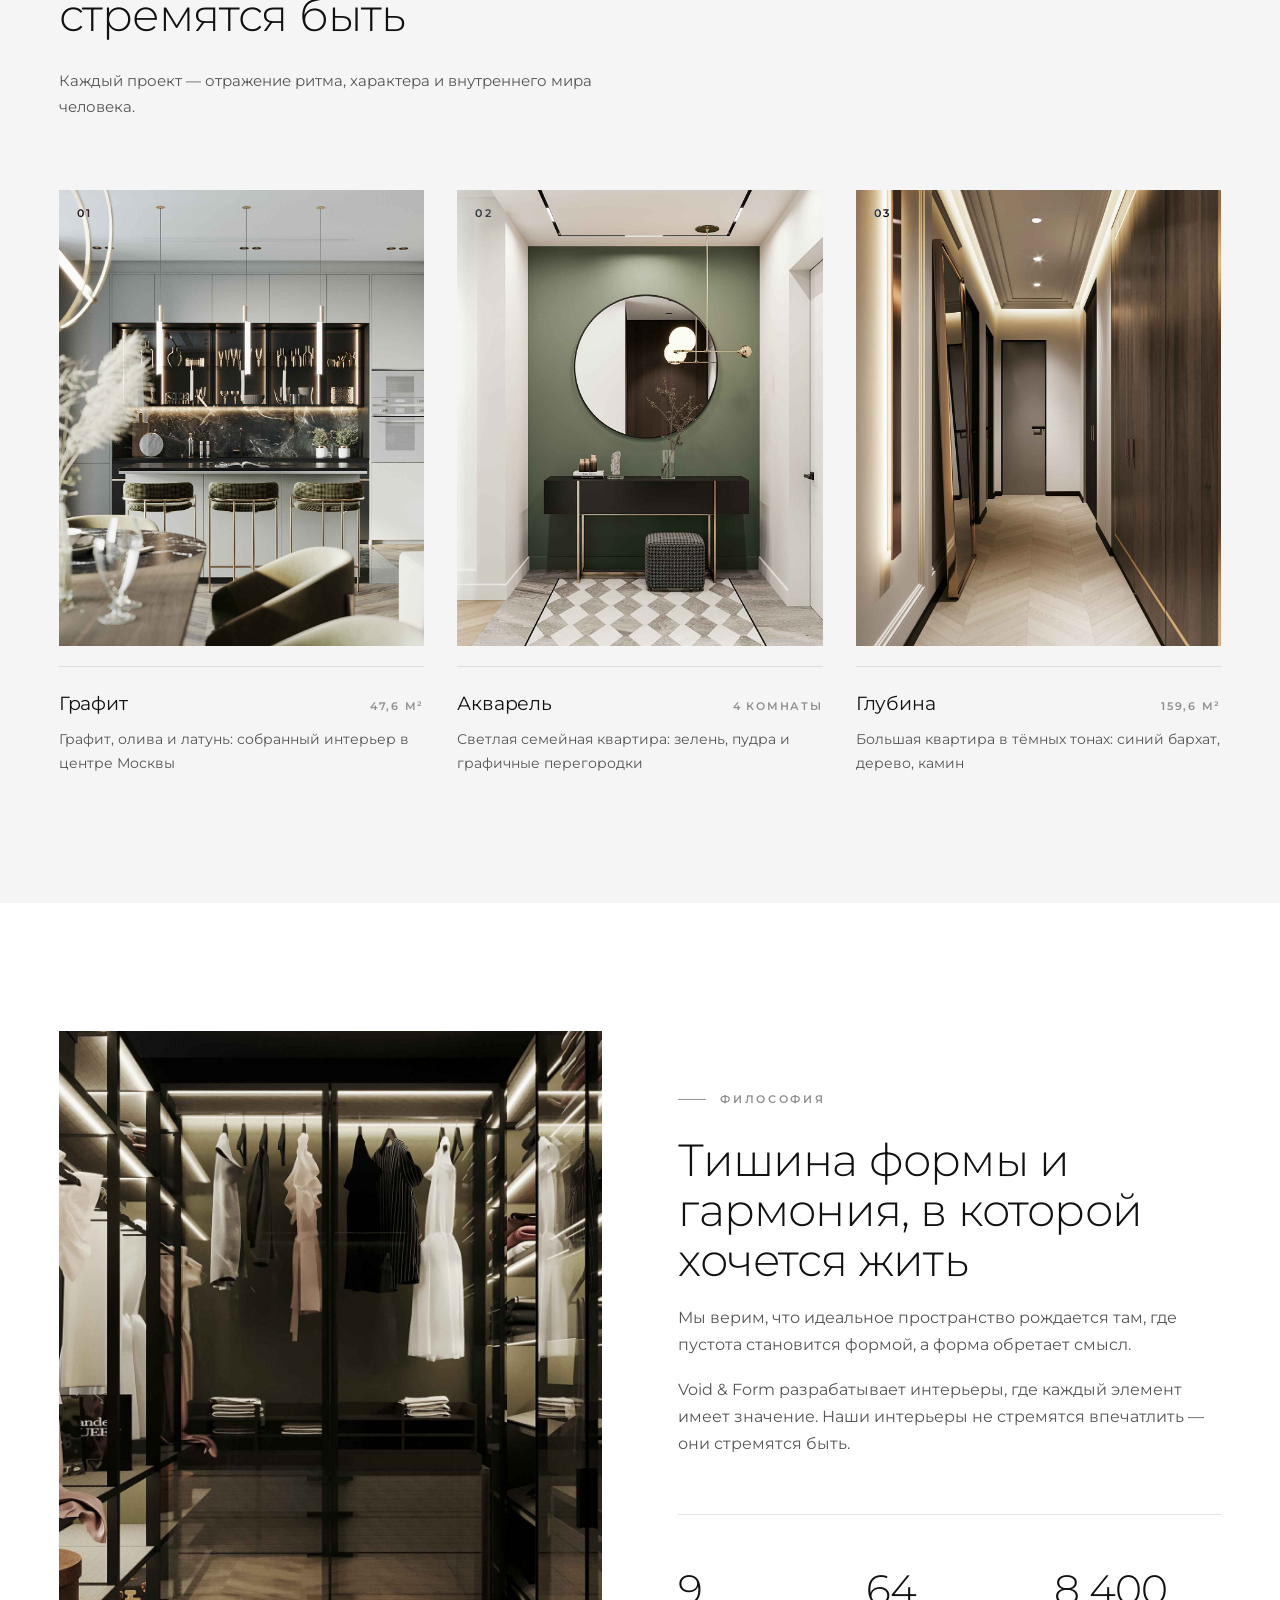
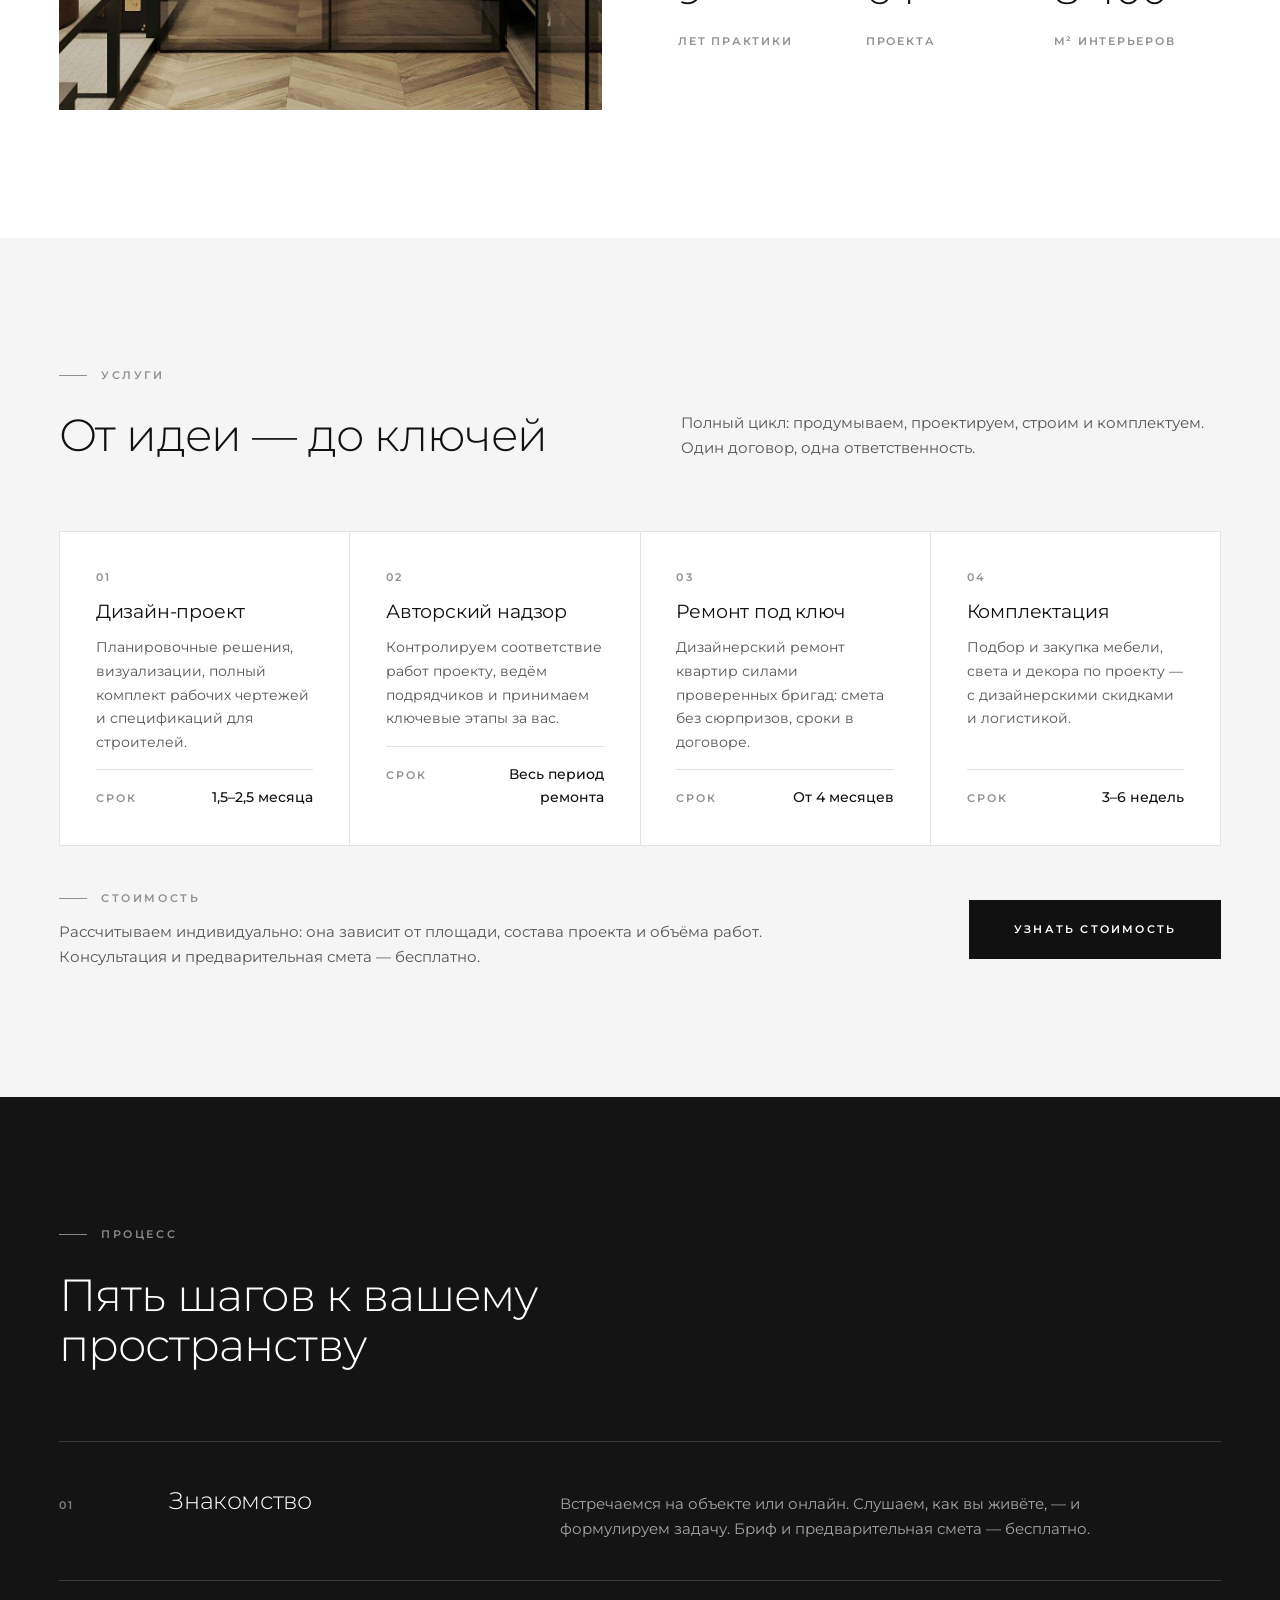
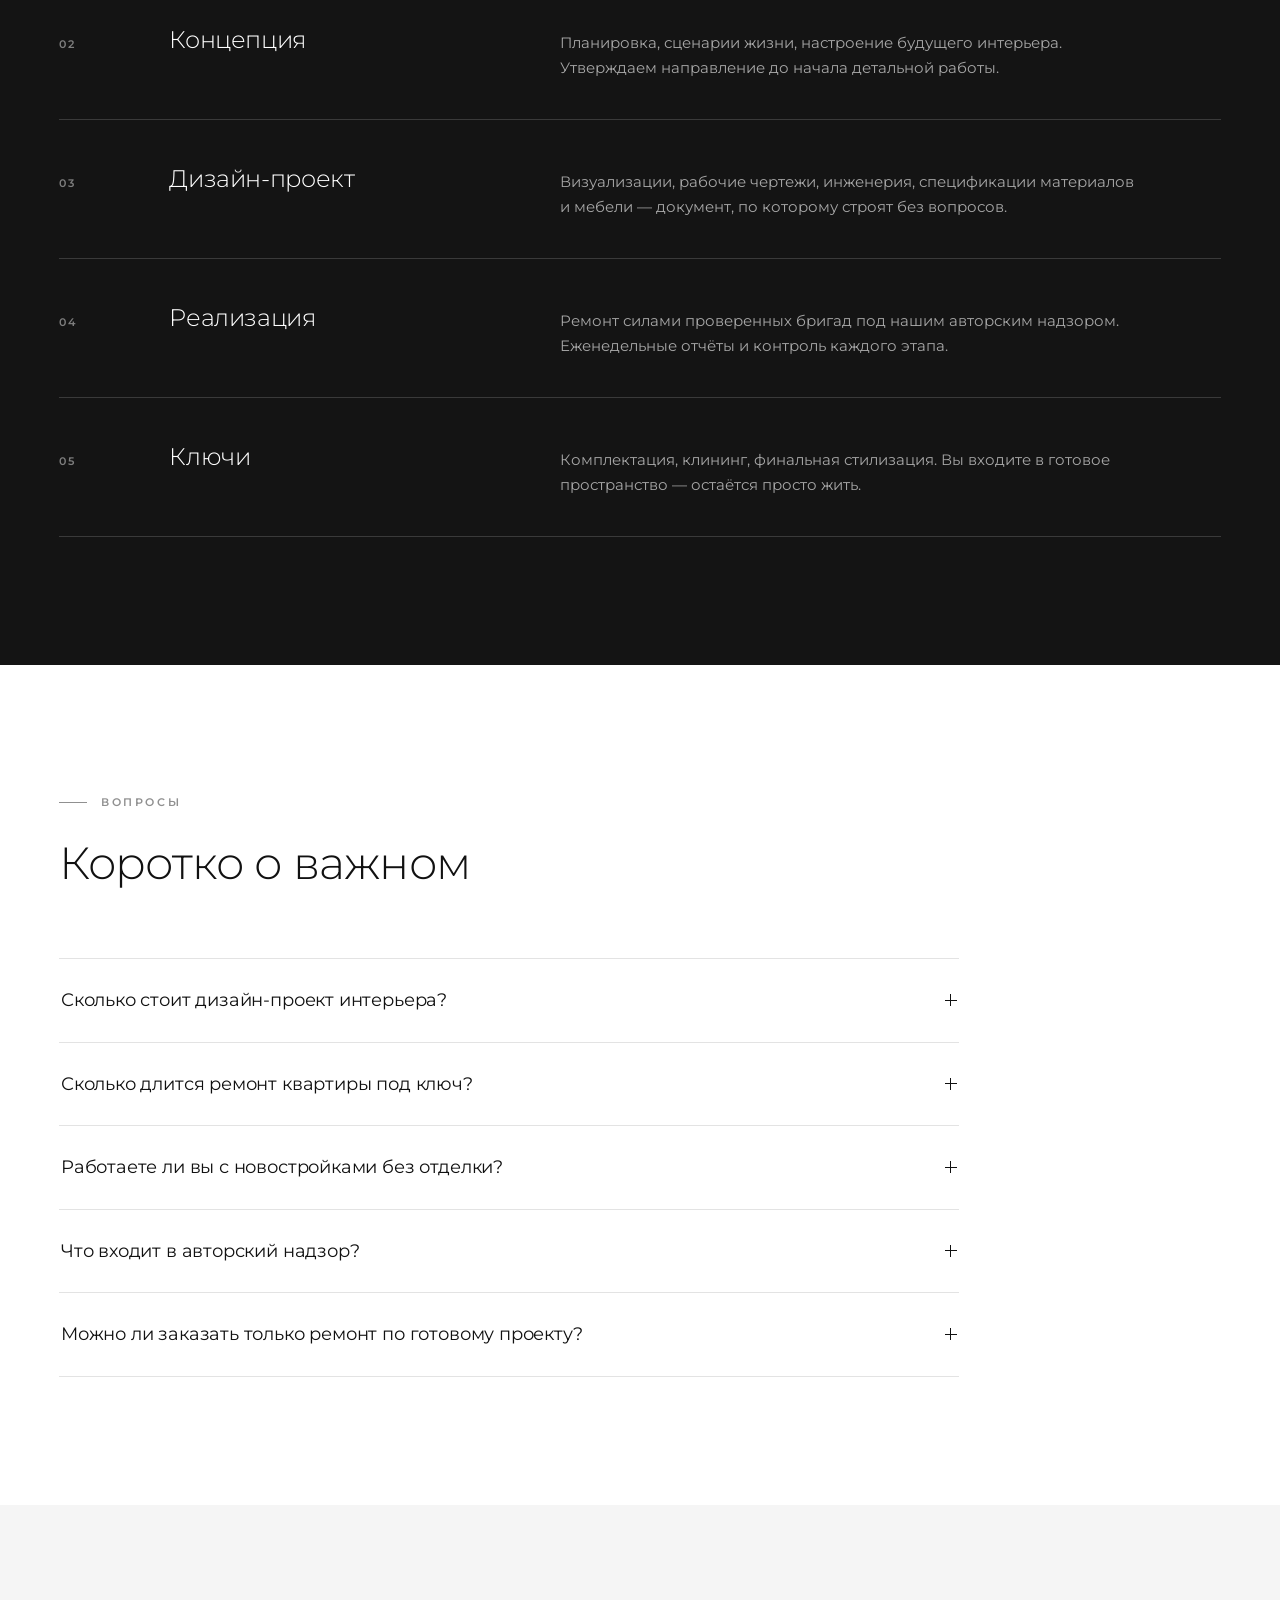
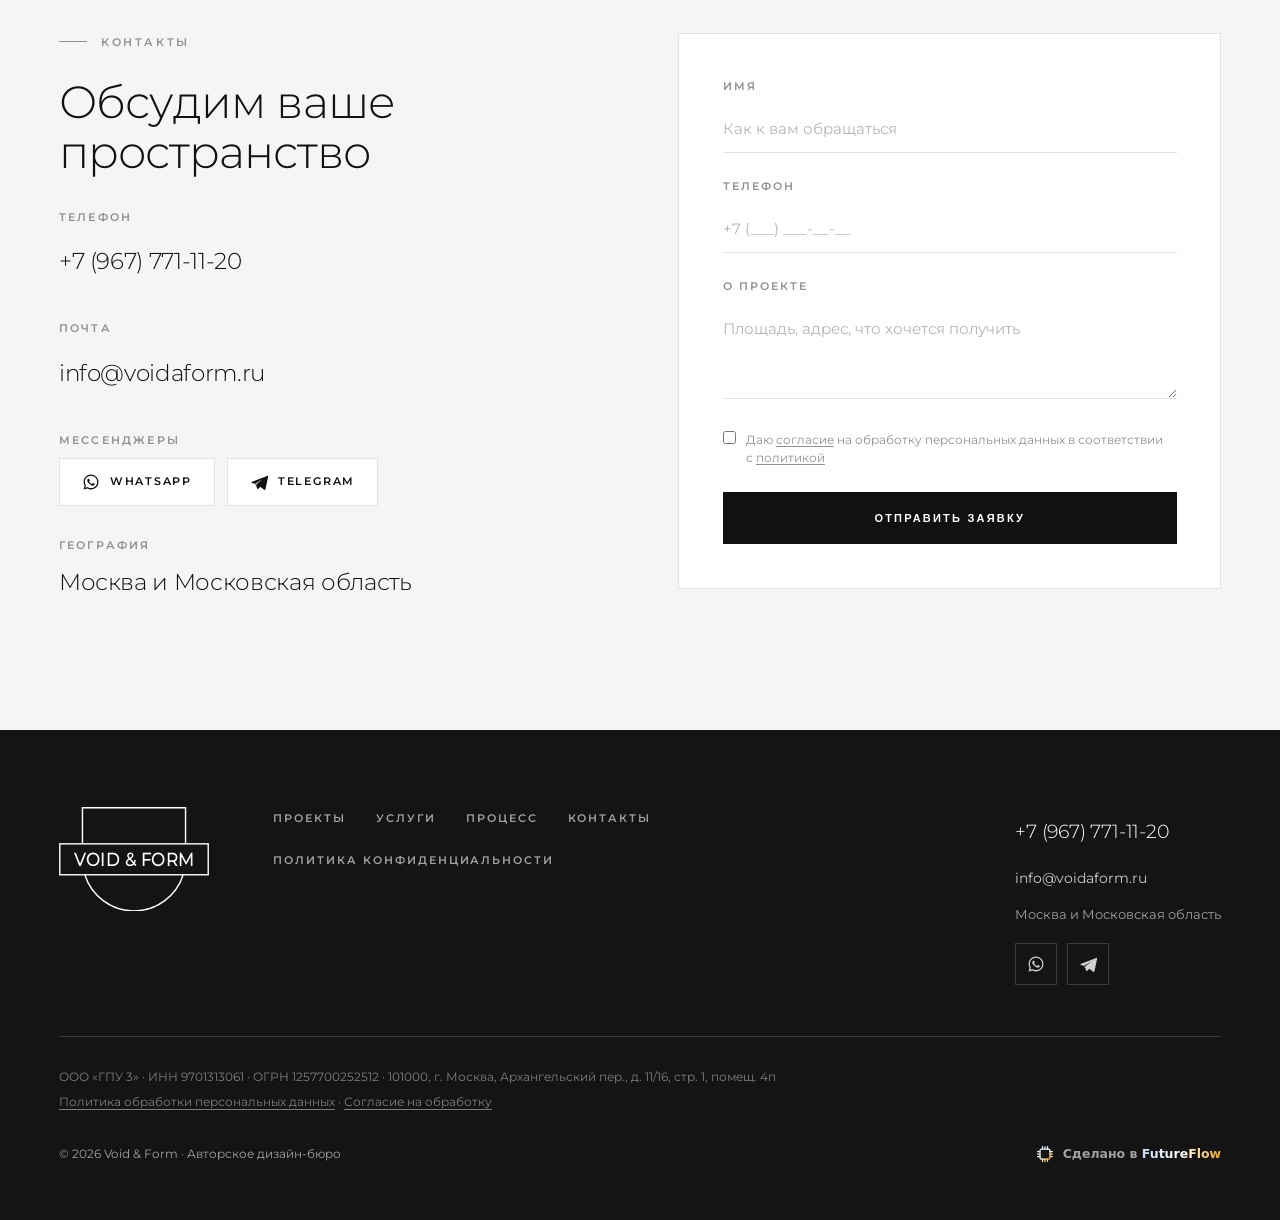
==== commit a79b5f4a: "Сброс кэша main.js при включении защиты форм Скрипты закэшированы на год: вернувшийся посетитель вып" ====
--- a/index.html
+++ b/index.html
@@ -568,6 +568,6 @@
     </div>
   </div>
 
-  <script src="js/main.js" defer></script>
+  <script src="js/main.js?v=2" defer></script>
 </body>
 </html>
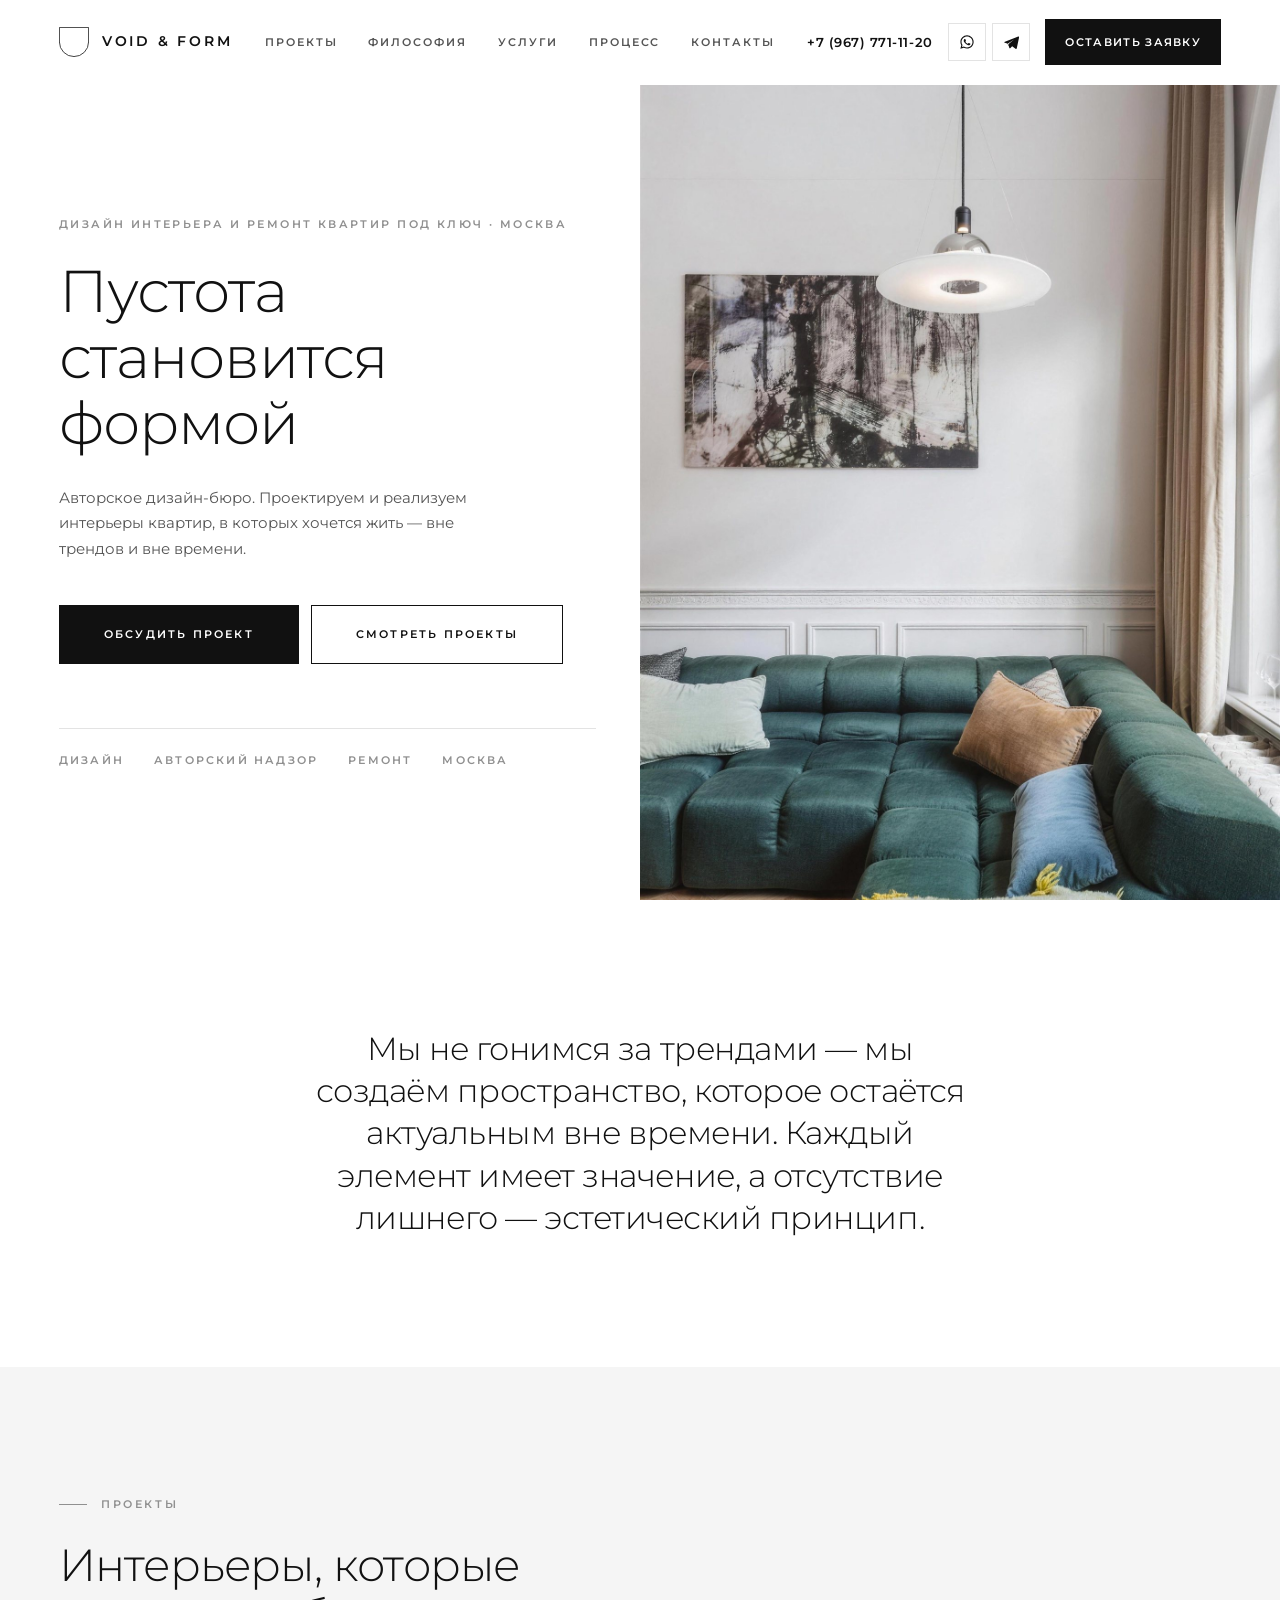
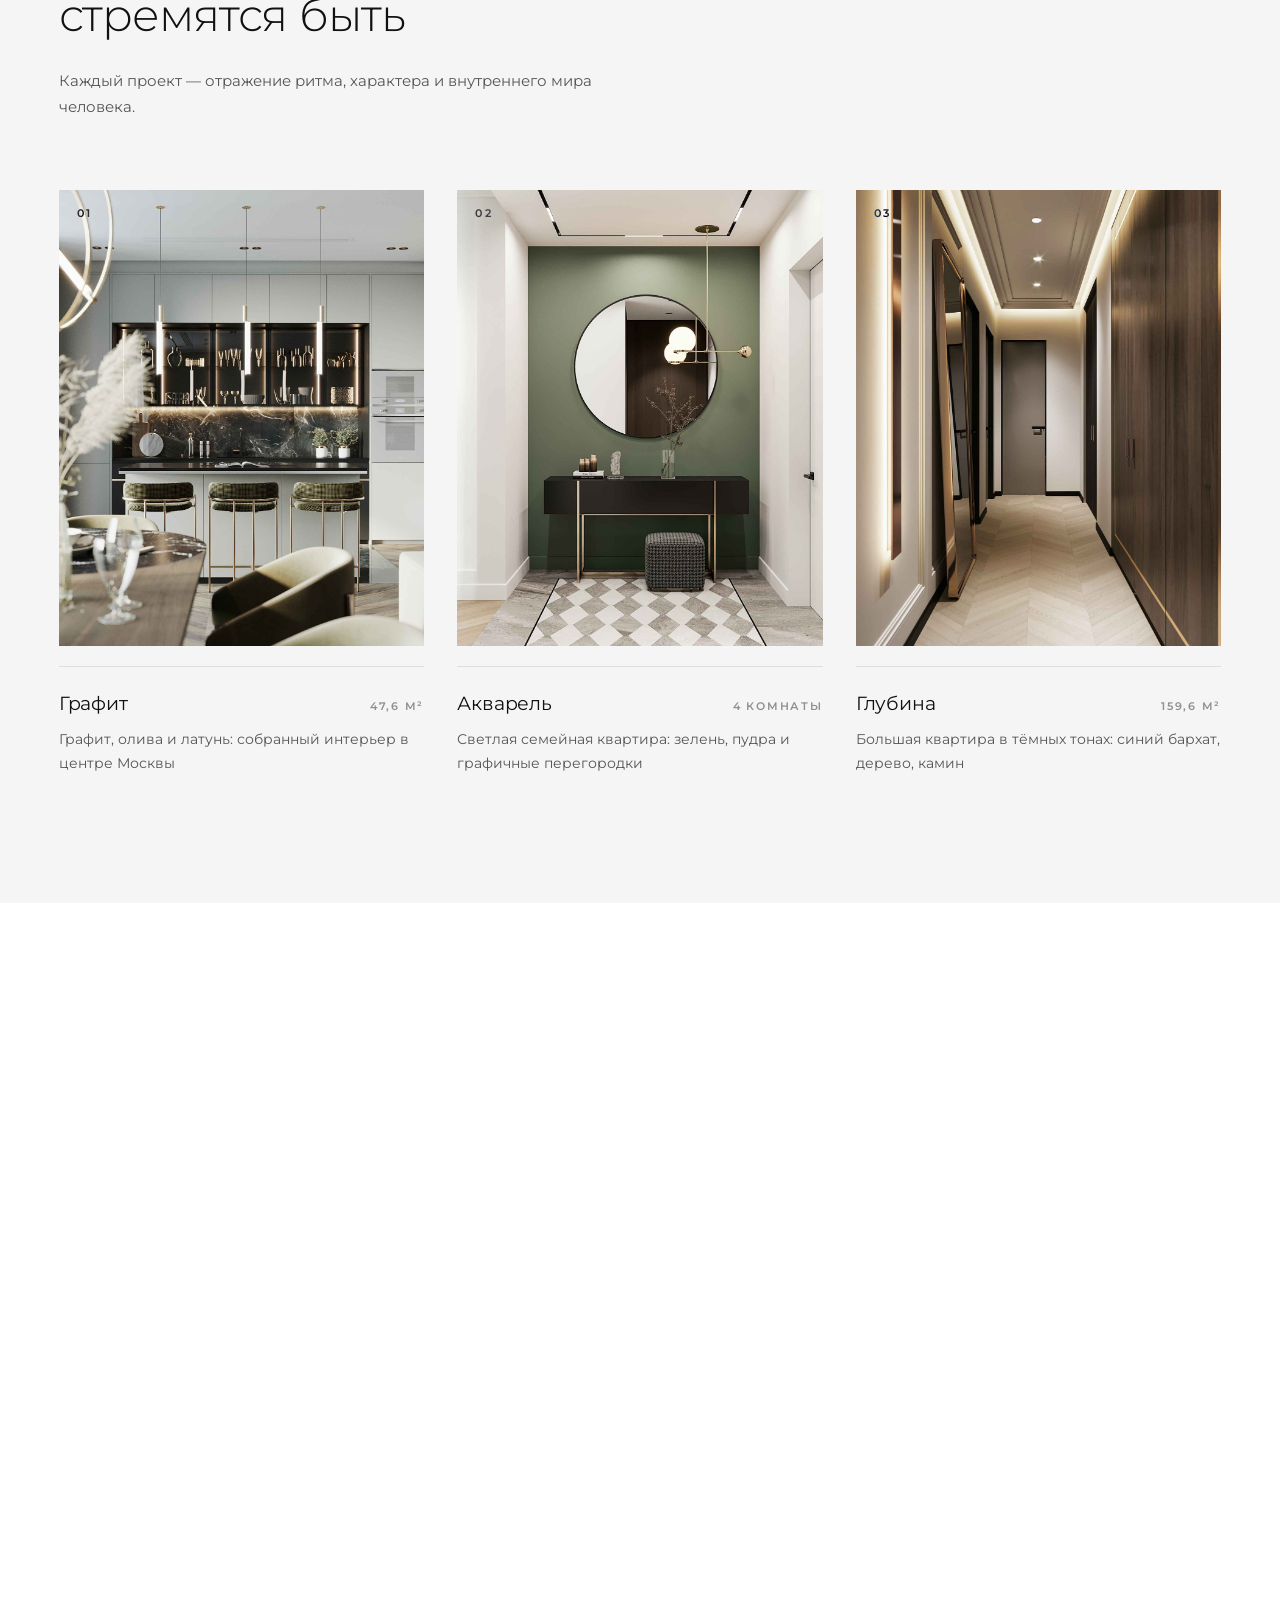
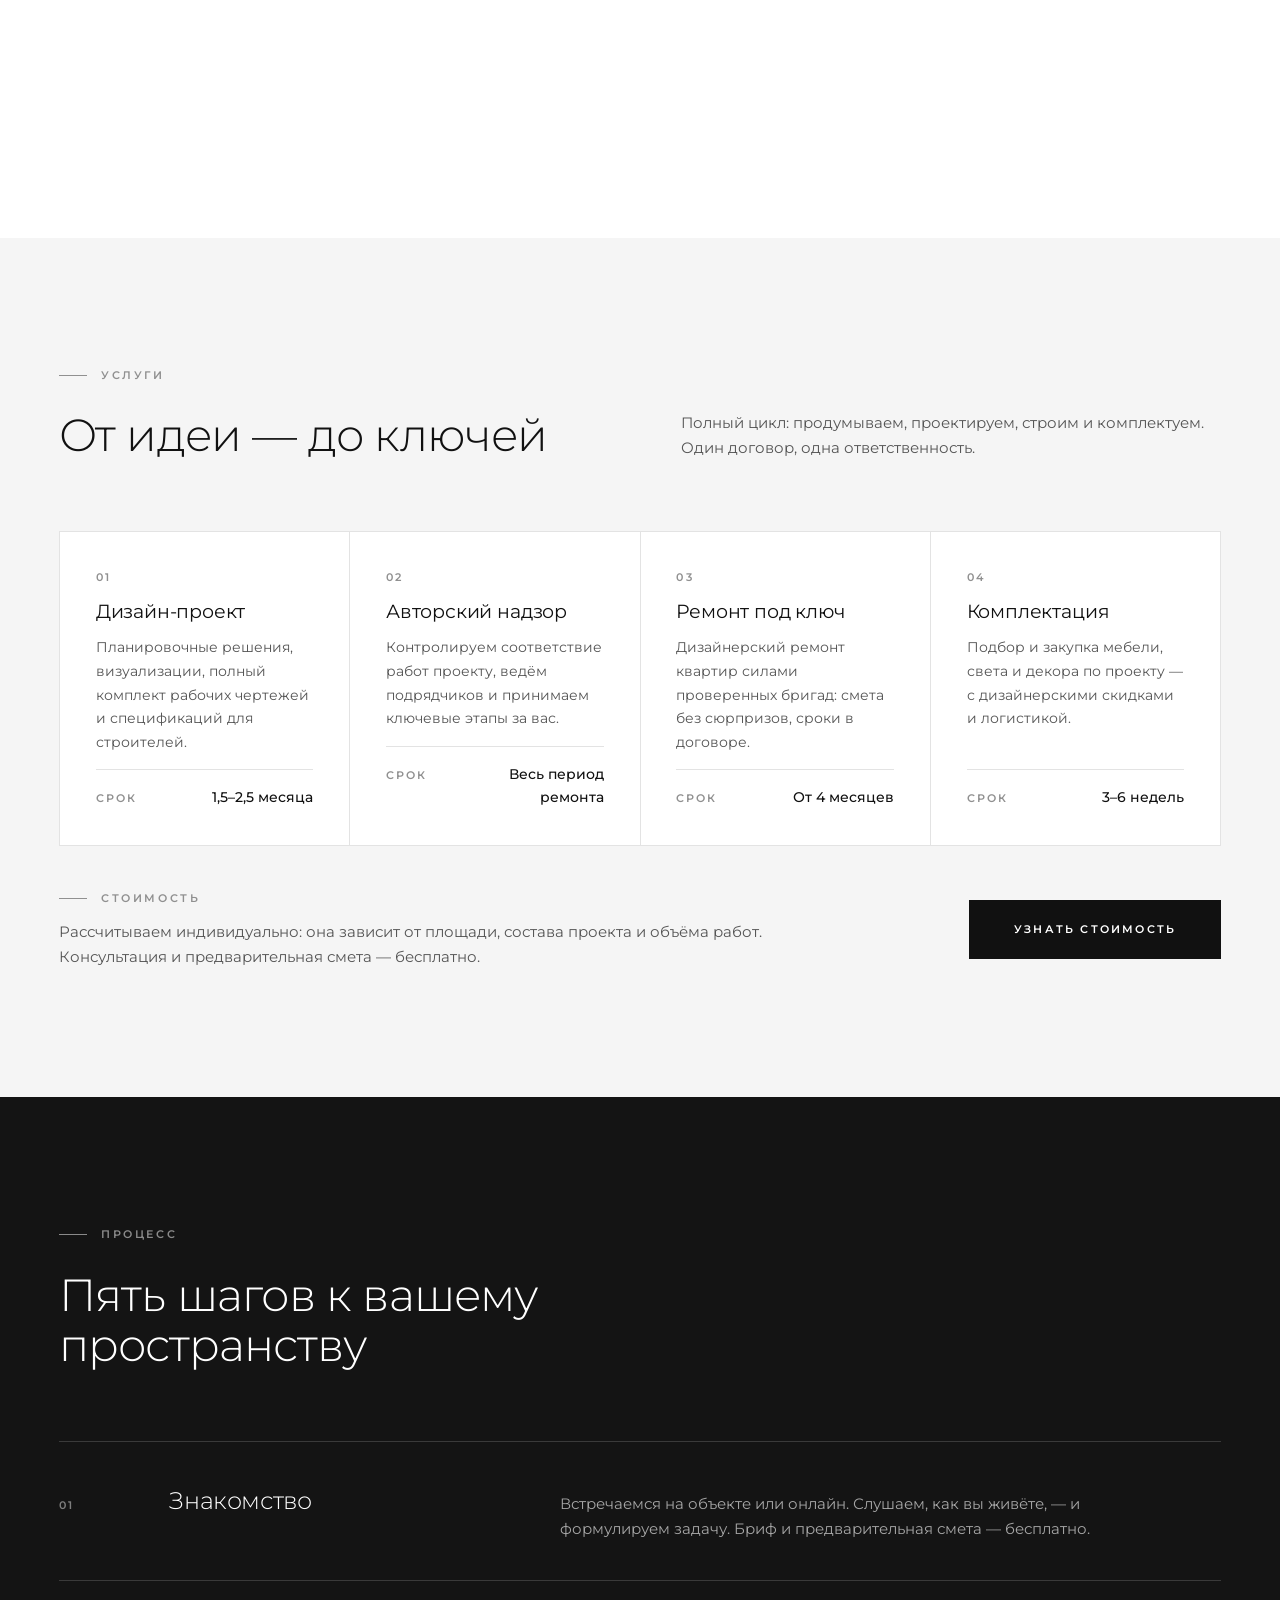
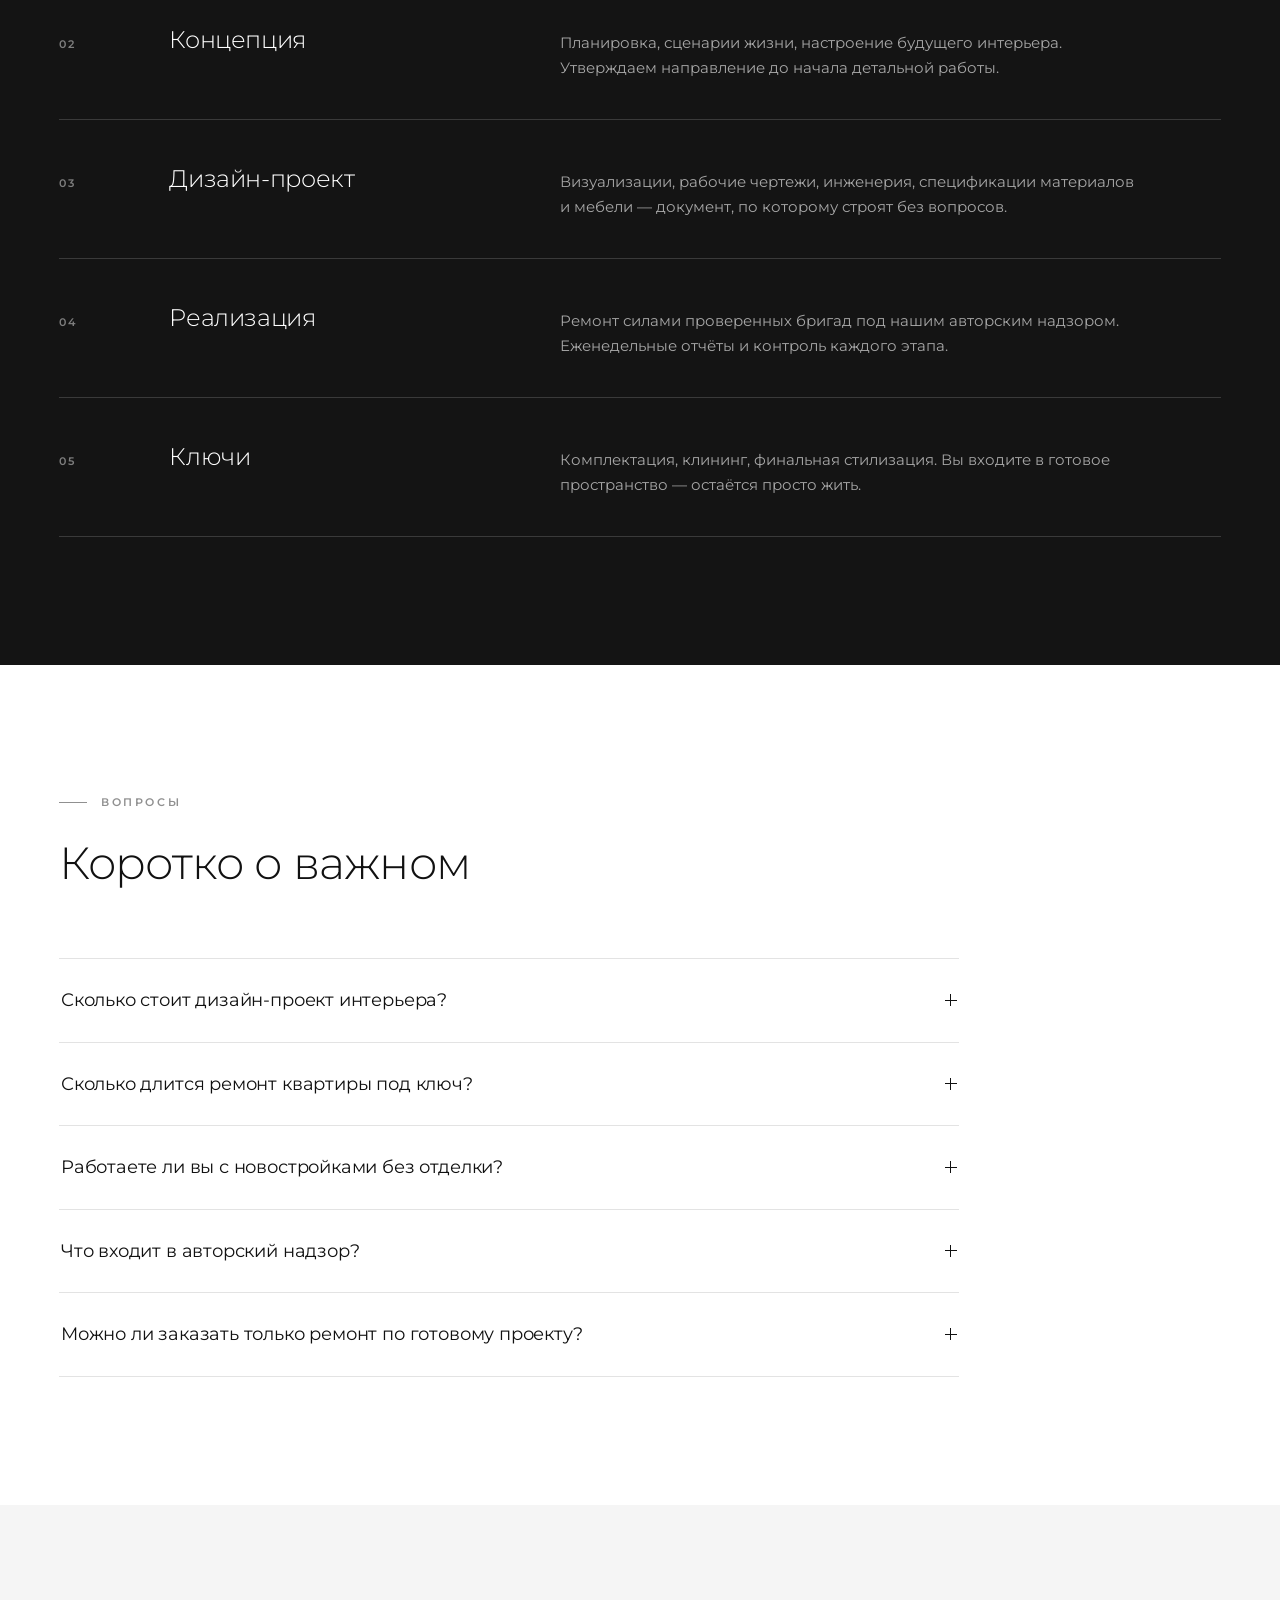
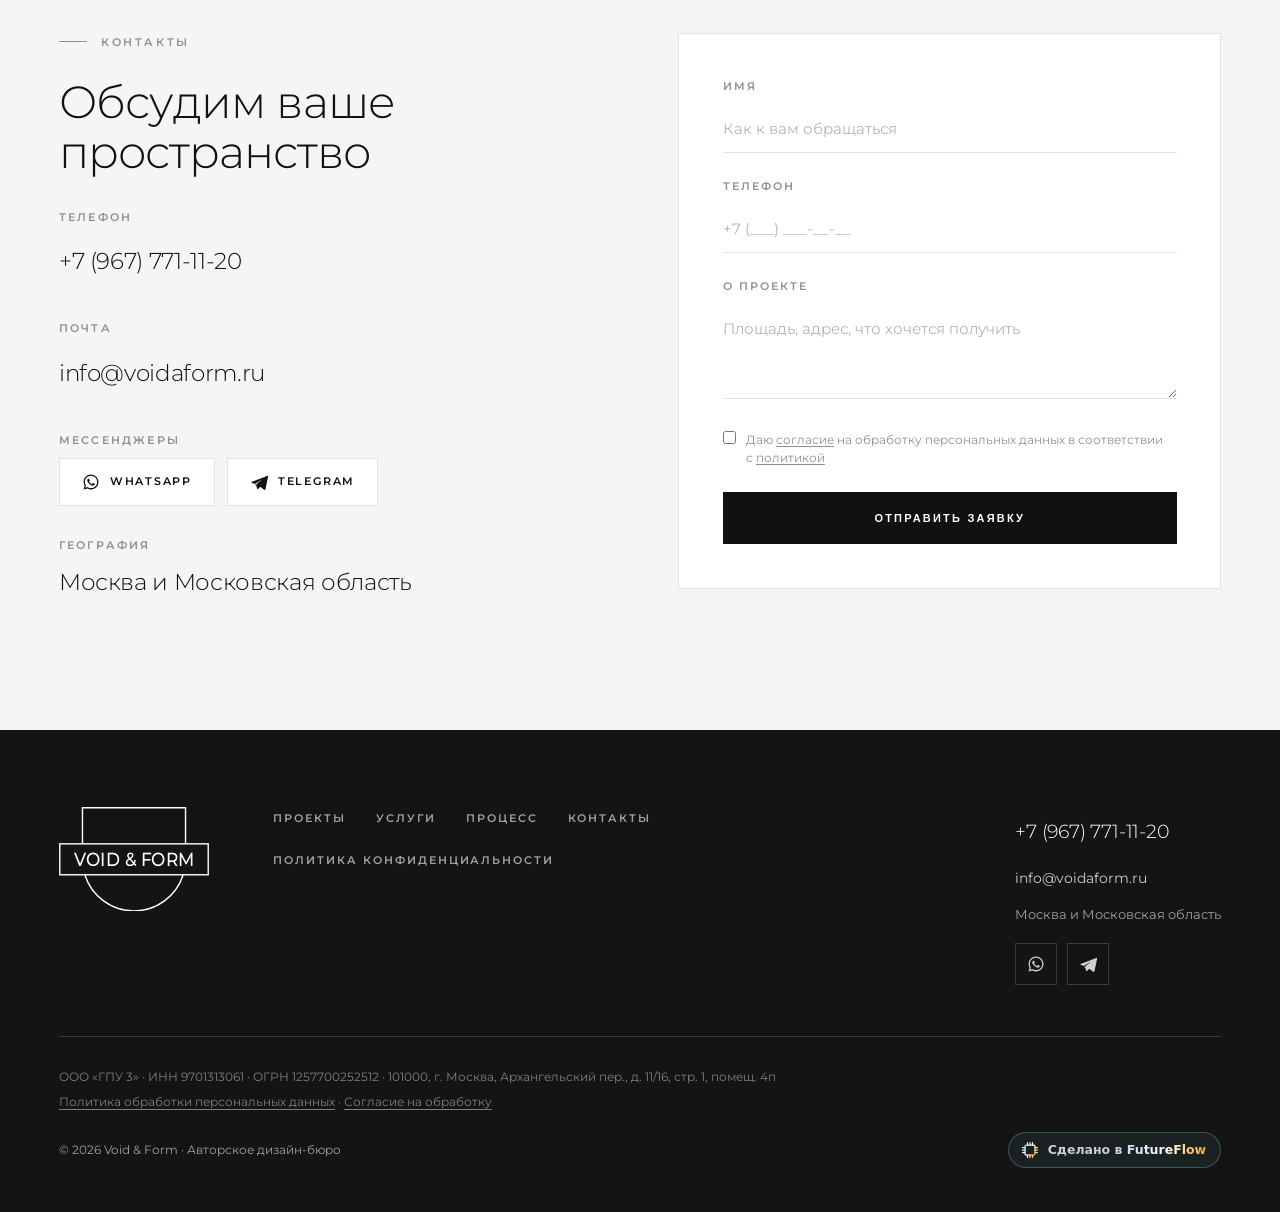
==== commit 04db5c7b: "Подвал: бейдж «Сделано в FutureFlow» — фирменная пилюля вместо прозрачного Co-Authored-By: Claude Op" ====
--- a/index.html
+++ b/index.html
@@ -514,15 +514,15 @@
       </div>
       <div class="footer__bottom">
         <span>© 2026 Void &amp; Form · Авторское дизайн-бюро</span>
-        <a href="https://futureflow.ru" target="_blank" rel="noopener" aria-label="Сделано в FutureFlow"
-   style="display:inline-flex;align-items:center;gap:8px;color:inherit;text-decoration:none;font:600 12.5px/1 system-ui,-apple-system,'Segoe UI',Roboto,Arial,sans-serif">
-  <svg width="20" height="20" viewBox="0 0 32 32" fill="none" stroke="url(#ffGrad)" stroke-width="2" stroke-linecap="round" stroke-linejoin="round" aria-hidden="true">
-    <defs><linearGradient id="ffGrad" x1="0" y1="0" x2="1" y2="1"><stop offset="0" stop-color="#c8dcf4"/><stop offset=".5" stop-color="#fff"/><stop offset="1" stop-color="#f5a623"/></linearGradient></defs>
-    <rect x="8" y="8" width="16" height="16" rx="2.5"/>
-    <path d="M12 8V4M16 8V4M20 8V4 M12 28V24M16 28V24M20 28V24 M8 12H4M8 16H4M8 20H4 M28 12H24M28 16H24M28 20H24"/>
-  </svg>
-  <span>Сделано в&nbsp;<span style="font-weight:700;background:linear-gradient(90deg,#c8dcf4,#fff 50%,#f5a623);-webkit-background-clip:text;background-clip:text;-webkit-text-fill-color:transparent;color:transparent">FutureFlow</span></span>
-</a>
+        <a class="ff-badge" href="https://futureflow.ru" target="_blank" rel="noopener" aria-label="Сделано в FutureFlow"
+           style="display:inline-flex;align-items:center;gap:8px;padding:7px 14px 7px 11px;border-radius:100px;background:#1a2122;border:1px solid rgba(108,146,149,.45);color:rgba(255,255,255,.78);text-decoration:none;font:600 12.5px/1 system-ui,-apple-system,'Segoe UI',Roboto,Arial,sans-serif">
+          <svg width="20" height="20" viewBox="0 0 32 32" fill="none" stroke="url(#ffGrad)" stroke-width="2" stroke-linecap="round" stroke-linejoin="round" aria-hidden="true">
+            <defs><linearGradient id="ffGrad" x1="0" y1="0" x2="1" y2="1"><stop offset="0" stop-color="#c8dcf4"/><stop offset=".5" stop-color="#fff"/><stop offset="1" stop-color="#f5a623"/></linearGradient></defs>
+            <rect x="8" y="8" width="16" height="16" rx="2.5"/>
+            <path d="M12 8V4M16 8V4M20 8V4 M12 28V24M16 28V24M20 28V24 M8 12H4M8 16H4M8 20H4 M28 12H24M28 16H24M28 20H24"/>
+          </svg>
+          <span>Сделано в&nbsp;<span style="font-weight:700;background:linear-gradient(90deg,#c8dcf4,#fff 50%,#f5a623);-webkit-background-clip:text;background-clip:text;-webkit-text-fill-color:transparent;color:transparent">FutureFlow</span></span>
+        </a>
       </div>
     </div>
   </footer>
